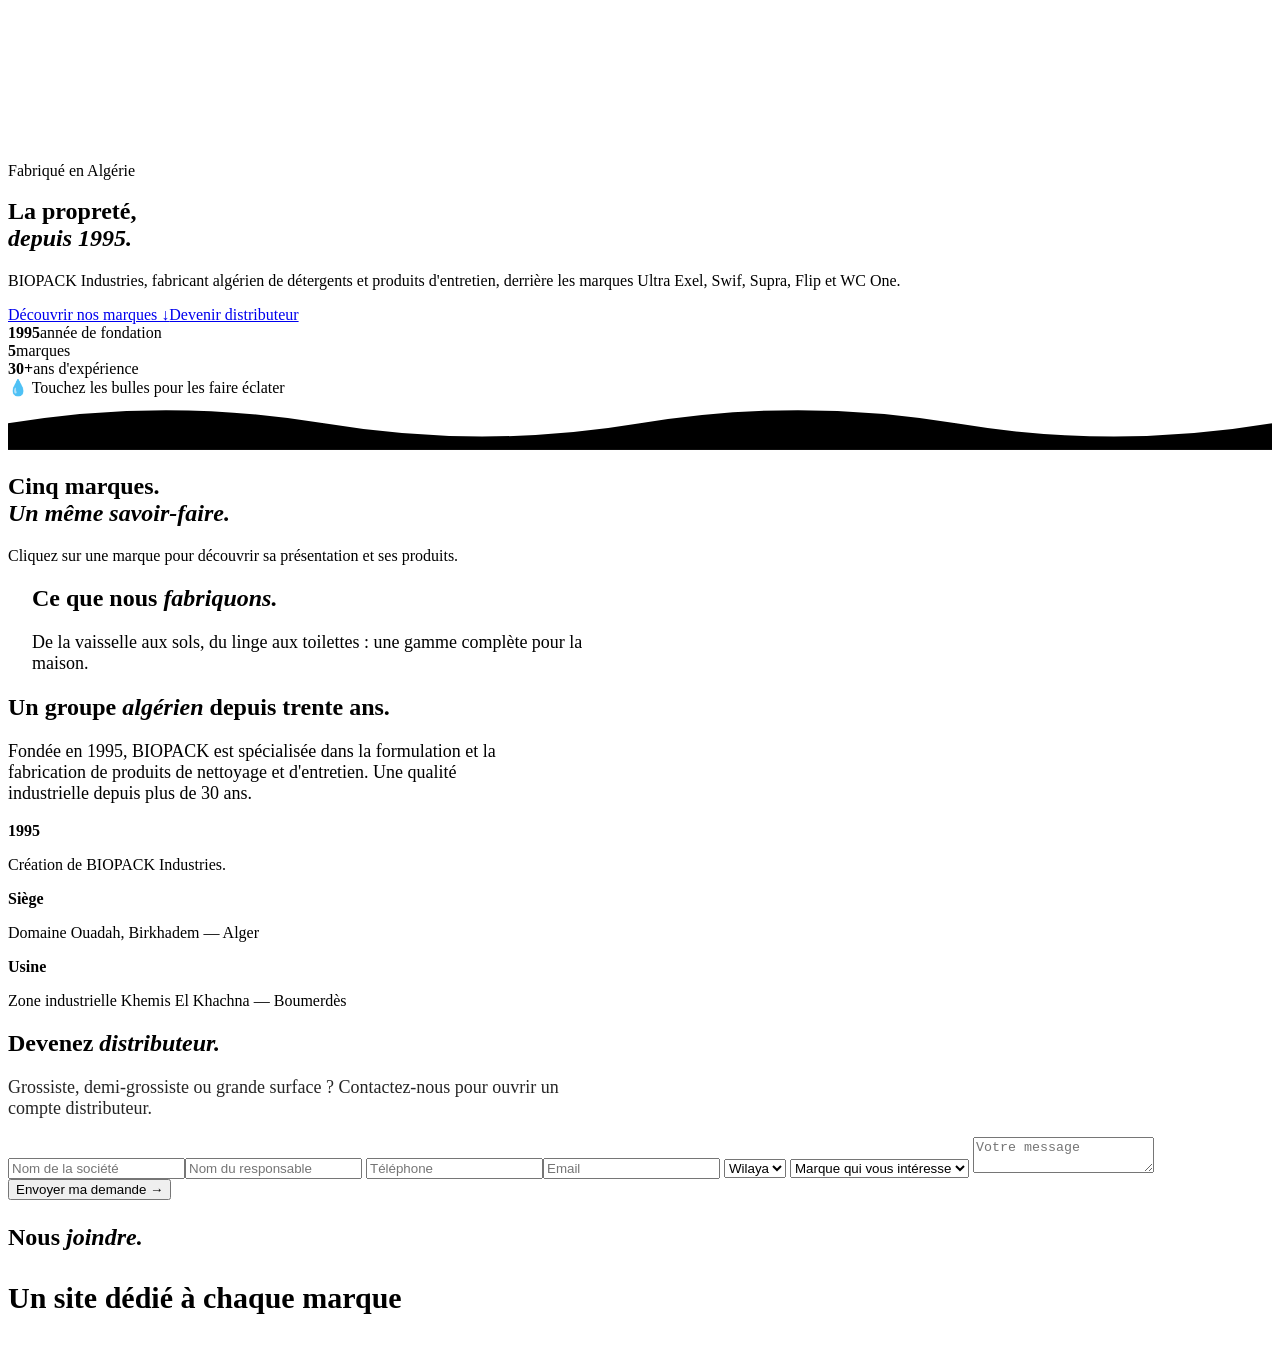
==== index.html @ f536c667 "Site BIOPACK : vitrine du groupe + marques" ====
<!DOCTYPE html>
<html lang="fr"><head><meta charset="utf-8"><meta name="viewport" content="width=device-width, initial-scale=1, viewport-fit=cover"><link rel="preconnect" href="https://fonts.googleapis.com"><link rel="preconnect" href="https://fonts.gstatic.com" crossorigin><link href="https://fonts.googleapis.com/css2?family=Unbounded:wght@500;700;900&family=Manrope:wght@400;600;800&family=Cairo:wght@400;600;800;900&display=swap" rel="stylesheet"><link rel="stylesheet" href="style.css">
<title data-ar="بيوباك — صانع جزائري للمنظفات منذ 1995">BIOPACK Industries — Détergents et produits d'entretien depuis 1995</title>
<meta name="description" content="BIOPACK Industries, fabricant algérien de détergents et produits d'entretien depuis 1995. Marques : Ultra Exel, Swif, Supra, Flip, WC One.">
</head><body>
<div id="hdr"></div>
<main>
<section class="hub-hero" id="top"><canvas class="bcanvas"></canvas>
 <div class="wrap">
  <span class="tag" data-ar="صنع في الجزائر">Fabriqué en Algérie</span>
  <h1 style="margin-top:18px" data-ar="النظافة <em>منذ 1995.</em>">La propreté,<br><em>depuis 1995.</em></h1>
  <p class="lead" data-ar="بيوباك للصناعات: صانع جزائري للمنظفات ومنتجات العناية، وراء علامات ألترا إكسل وسويف وسوبرا وفليب ودبليو سي وان.">BIOPACK Industries, fabricant algérien de détergents et produits d'entretien, derrière les marques Ultra Exel, Swif, Supra, Flip et WC One.</p>
  <div class="acts"><a class="pill gold" href="#marques" data-ar="اكتشفوا علاماتنا ↓">Découvrir nos marques ↓</a><a class="pill ghost" href="#distributeurs" data-ar="كونوا موزّعين">Devenir distributeur</a></div>
  <div class="kpis"><div><b>1995</b><span data-ar="سنة التأسيس">année de fondation</span></div><div><b>5</b><span data-ar="علامات">marques</span></div><div><b>30+</b><span data-ar="سنة من الخبرة">ans d'expérience</span></div></div>
  <span class="hint" data-ar="💧 المسوا الفقاعات لتفجيرها">💧 Touchez les bulles pour les faire éclater</span>
 </div>
 <svg class="wave" viewBox="0 0 2880 120" preserveAspectRatio="none"><path class="w1" d="M0 60 Q360 0 720 60 T1440 60 T2160 60 T2880 60 V120 H0Z"/><path class="w2" d="M0 80 Q360 30 720 80 T1440 80 T2160 80 T2880 80 V120 H0Z"/></svg>
</section>

<div class="bands" aria-hidden="true"><div class="in">
 <div class="band"><div class="mq" data-w="ULTRA EXEL|SWIF|SUPRA|FLIP|WC ONE|BIOPACK"></div></div>
 <div class="band gold"><div class="mq" data-w="صنع في الجزائر|منذ 1995|جودة صناعية|بيوباك|منظفات|عناية"></div></div>
</div></div>

<section id="marques"><div class="wrap">
 <div class="head rv"><h2 data-ar="خمس علامات.<br><em>عالم واحد.</em>">Cinq marques.<br><em>Un même savoir-faire.</em></h2>
  <p data-ar="اضغطوا على علامة لاكتشاف منتجاتها.">Cliquez sur une marque pour découvrir sa présentation et ses produits.</p></div>
 <div class="bgrid" id="bgrid"></div>
</div></section>

<section id="savoir" style="background:#fff;border-radius:48px;margin-inline:clamp(10px,2vw,24px)"><div class="wrap">
 <h2 class="rv" data-ar="ماذا <em>نصنع؟</em>">Ce que nous <em>fabriquons.</em></h2>
 <p class="rv" style="margin-top:14px;font-size:18px;max-width:560px" data-ar="من غسيل الأواني إلى الأرضيات والملابس والمراحيض، تشكيلة كاملة للبيت.">De la vaisselle aux sols, du linge aux toilettes : une gamme complète pour la maison.</p>
 <div class="chipsw rv" id="chipsw"></div>
</div></section>

<section id="histoire"><div class="wrap story">
 <div class="rv"><h2 data-ar="مجموعة <em>جزائرية</em> منذ ثلاثين سنة.">Un groupe <em>algérien</em> depuis trente ans.</h2>
  <p style="margin-top:20px;font-size:18px;max-width:520px" data-ar="تأسست بيوباك سنة 1995 وتخصصت في تركيب وتصنيع منتجات التنظيف والعناية. جودة صناعية منذ أكثر من 30 سنة.">Fondée en 1995, BIOPACK est spécialisée dans la formulation et la fabrication de produits de nettoyage et d'entretien. Une qualité industrielle depuis plus de 30 ans.</p></div>
 <div class="tlv rv">
  <div><b>1995</b><p data-ar="تأسيس بيوباك للصناعات.">Création de BIOPACK Industries.</p></div>
  <div><b data-ar="المقر">Siège</b><p>Domaine Ouadah, Birkhadem — Alger</p></div>
  <div><b data-ar="المصنع">Usine</b><p>Zone industrielle Khemis El Khachna — Boumerdès</p></div>
 </div>
</div></section>

<section id="distributeurs" class="lightform"><div class="bubbles" data-n="10"></div><h2 class="rv" style="position:relative" data-ar="كونوا <em>موزّعينا.</em>">Devenez <em>distributeur.</em></h2>
 <p class="rv" style="position:relative;margin-top:14px;opacity:.85;font-size:18px;max-width:560px" data-ar="تاجر جملة أو نصف جملة أو مساحة تجارية؟ اتصلوا بنا لفتح حساب موزّع.">Grossiste, demi-grossiste ou grande surface ? Contactez-nous pour ouvrir un compte distributeur.</p>
 <form class="f" id="df" style="position:relative">
  <input placeholder="Nom de la société" data-ar-ph="اسم المؤسسة" required><input placeholder="Nom du responsable" data-ar-ph="اسم المسؤول" required>
  <input type="tel" placeholder="Téléphone" data-ar-ph="الهاتف" required><input type="email" placeholder="Email" data-ar-ph="البريد الإلكتروني" required>
  <select id="wil" required><option value="" data-ar="الولاية">Wilaya</option></select>
  <select required><option value="" data-ar="العلامة المهتم بها">Marque qui vous intéresse</option><option data-ar="كل العلامات">Toutes les marques</option><option>Ultra Exel</option><option>SWIF</option><option>SUPRA</option><option>FLIP</option><option>WC ONE</option></select>
  <textarea class="full" placeholder="Votre message" data-ar-ph="رسالتكم"></textarea>
  <button class="pill gold" type="submit" data-ar="إرسال الطلب →">Envoyer ma demande →</button>
 </form>
</section>

<div class="contact rv" id="contact" style="margin-top:24px"><div class="bubbles" data-n="12"></div>
 <div class="cg"><div><h2 data-ar="تواصلوا <em>معنا.</em>">Nous <em>joindre.</em></h2>
  <div class="cinfo"><a id="c-tel"></a><a id="c-map" target="_blank" rel="noopener"></a><a id="c-fb" target="_blank" rel="noopener"></a></div></div>
  <div><h3 style="font-size:clamp(20px,2.4vw,30px)" data-ar="مواقع مفصّلة لكل علامة">Un site dédié à chaque marque</h3><div class="others" id="others" style="margin-top:20px"></div></div></div>
</div>
</main>
<div id="ftr"></div>
<script src="brands.js"></script><script src="hubapp.js"></script>
<script>
document.getElementById('bgrid').innerHTML=BORDER.map(k=>{const b=BRANDS[k];
 const bots=b.imgs?b.imgs.map(s=>'<img src="'+s+'" alt="">').join(''):bbottle(b.liq,b.name.length>5?b.name.slice(0,4):b.name)+bbottle(b.liq,b.name.length>5?b.name.slice(0,4):b.name)+bbottle(b.liq,b.name.length>5?b.name.slice(0,4):b.name);
 return '<a class="bcard rv" style="--c1:'+b.c1+';--c2:'+b.c2+'" href="'+b.slug+'/"><div class="bubbles" data-n="7"></div><span class="wmk">'+b.name+'</span><span class="live'+(b.live?'':' soon')+'">'+(b.live?L('Site complet','موقع كامل'):L('Présentation','تعريف'))+'</span><div class="bots">'+bots+'</div><div class="tx"><span class="tag" data-ar="'+A(b.tagAr)+'">'+b.tag+'</span><h3>'+b.name+'</h3><p data-ar="'+A(b.subAr)+'">'+b.sub+'</p><span class="go"><span data-ar="اكتشفوا">Découvrir</span> →</span></div></a>'}).join('');
const CH=[['🍽️','Vaisselle','الأواني'],['👕','Lessive','الغسيل'],['🧽','Sols & surfaces','أرضيات وأسطح'],['🚽','WC','المراحيض'],['🫖','Anticalcaire','مزيل الكلس'],['🍳','Dégraissant','مزيل الدهون'],['✨','Polish','بوليش'],['🚿','Déboucheur','فاتح المجاري'],['⚪','Bicarbonate','بيكربونات'],['🍋','Acide citrique','حمض الستريك']];
document.getElementById('chipsw').innerHTML=CH.map(c=>'<span data-ar="'+c[0]+' '+c[2]+'">'+c[0]+' '+c[1]+'</span>').join('');
document.getElementById('wil').innerHTML+=wilayaOpts();
document.getElementById('df').onsubmit=e=>{e.preventDefault();okForm(e.target,'Demande envoyée ! On vous rappelle vite.','تم إرسال الطلب! سنتّصل بكم قريبا.')};
document.getElementById('c-tel').href=GROUP.tel;document.getElementById('c-tel').innerHTML=IC.phone+'<span>'+GROUP.phone+'<small data-ar="اتصلوا بنا">Appelez-nous</small></span>';
document.getElementById('c-map').href=GROUP.map;document.getElementById('c-map').innerHTML=IC.pin+'<span>'+GROUP.addr+'<small data-ar="المقر">Siège</small></span>';
document.getElementById('c-fb').href=GROUP.fb;document.getElementById('c-fb').innerHTML=IC.fb+'<span>BIOPACK<small>Facebook</small></span>';
document.getElementById('others').innerHTML=BORDER.map(k=>'<a style="--c1:'+BRANDS[k].c1+';--c2:'+BRANDS[k].c2+'" href="'+BRANDS[k].slug+'/">/'+BRANDS[k].slug+'</a>').join('');
document.addEventListener('langchange',()=>{location.reload()});
App.refresh();
</script></body></html>
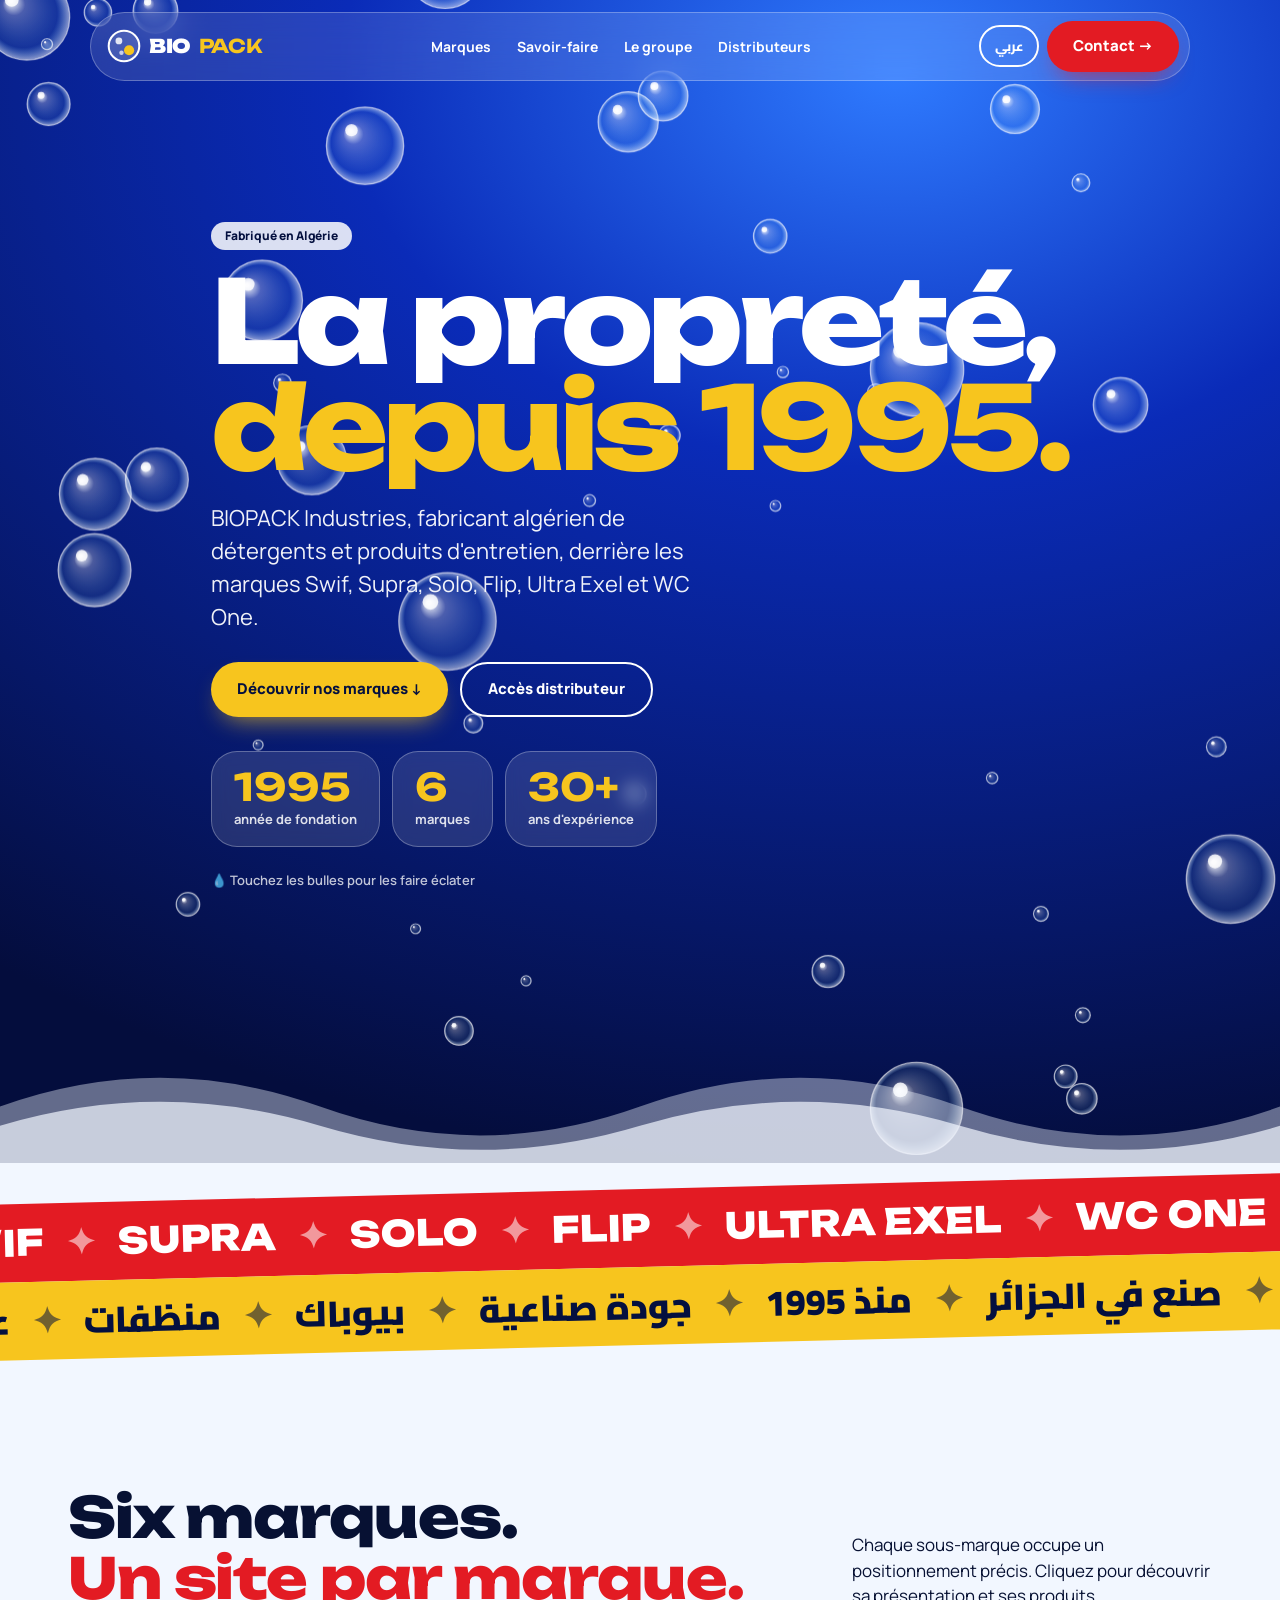
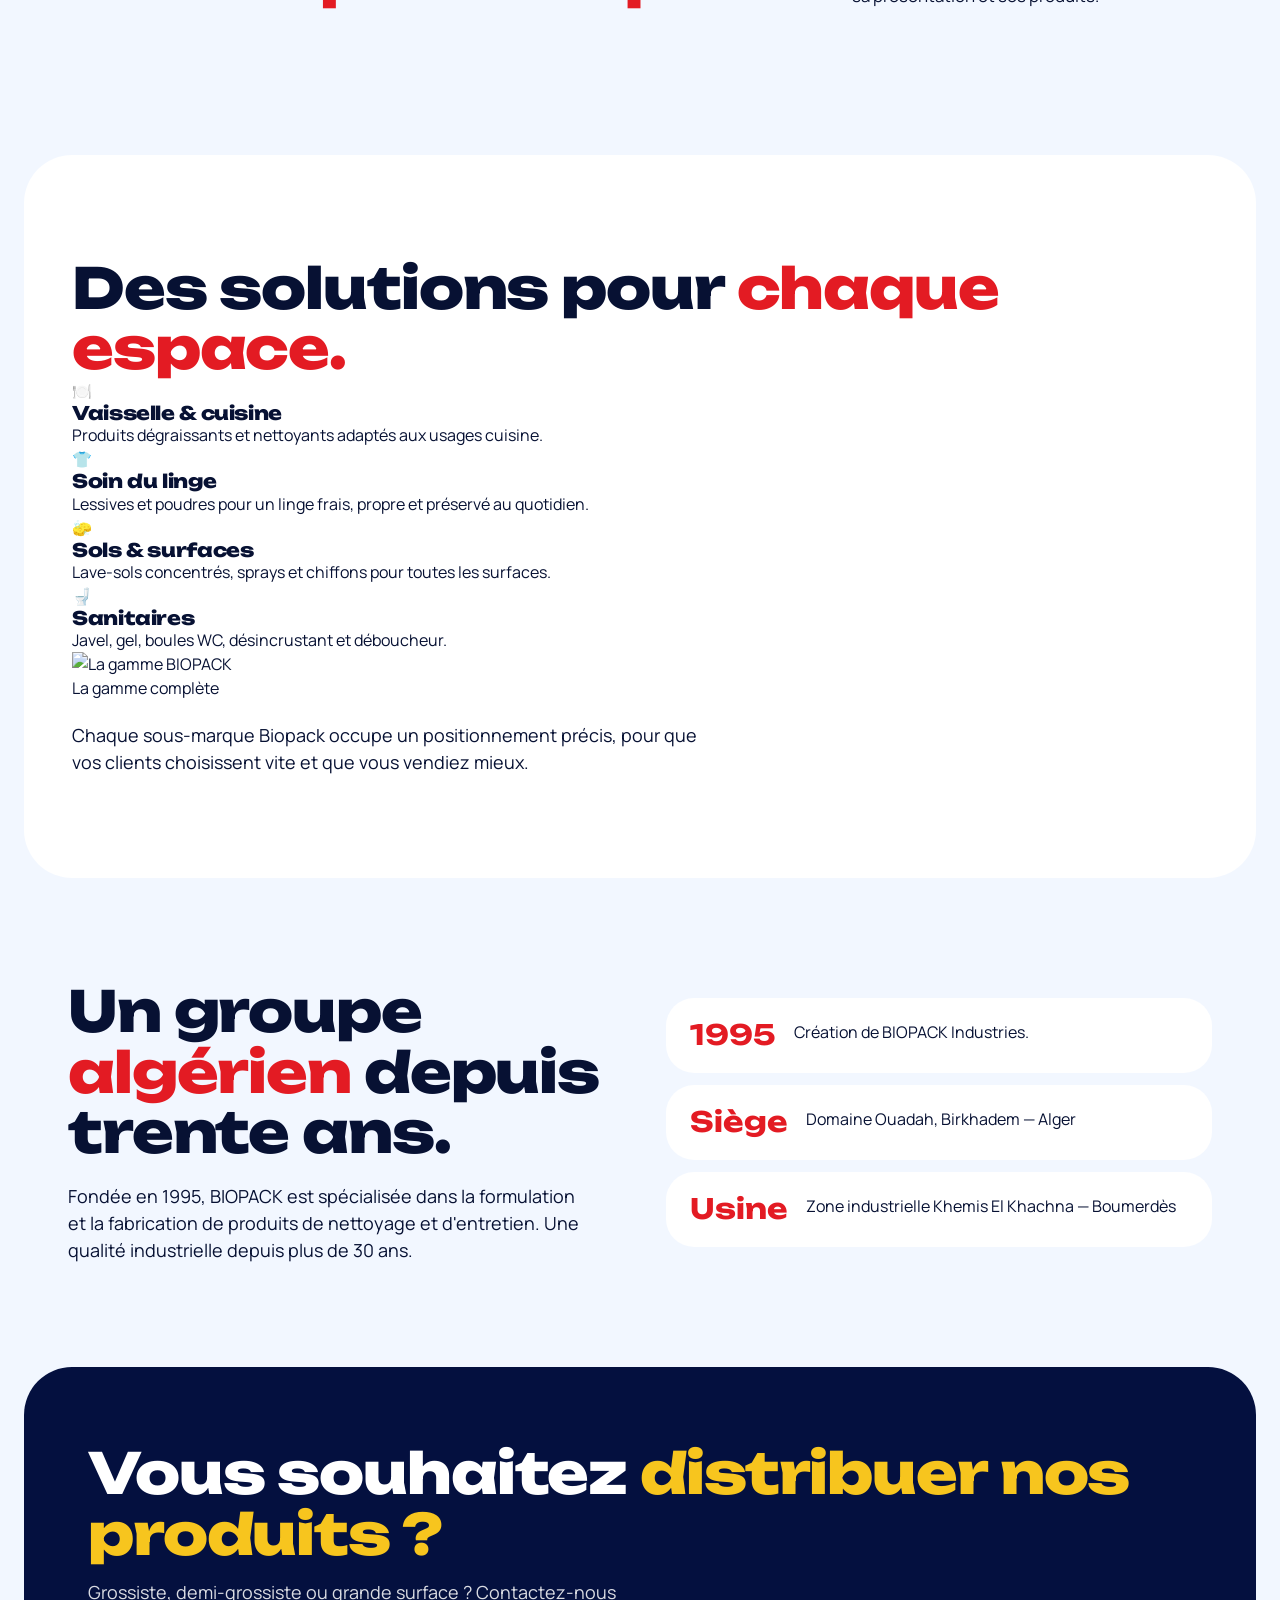
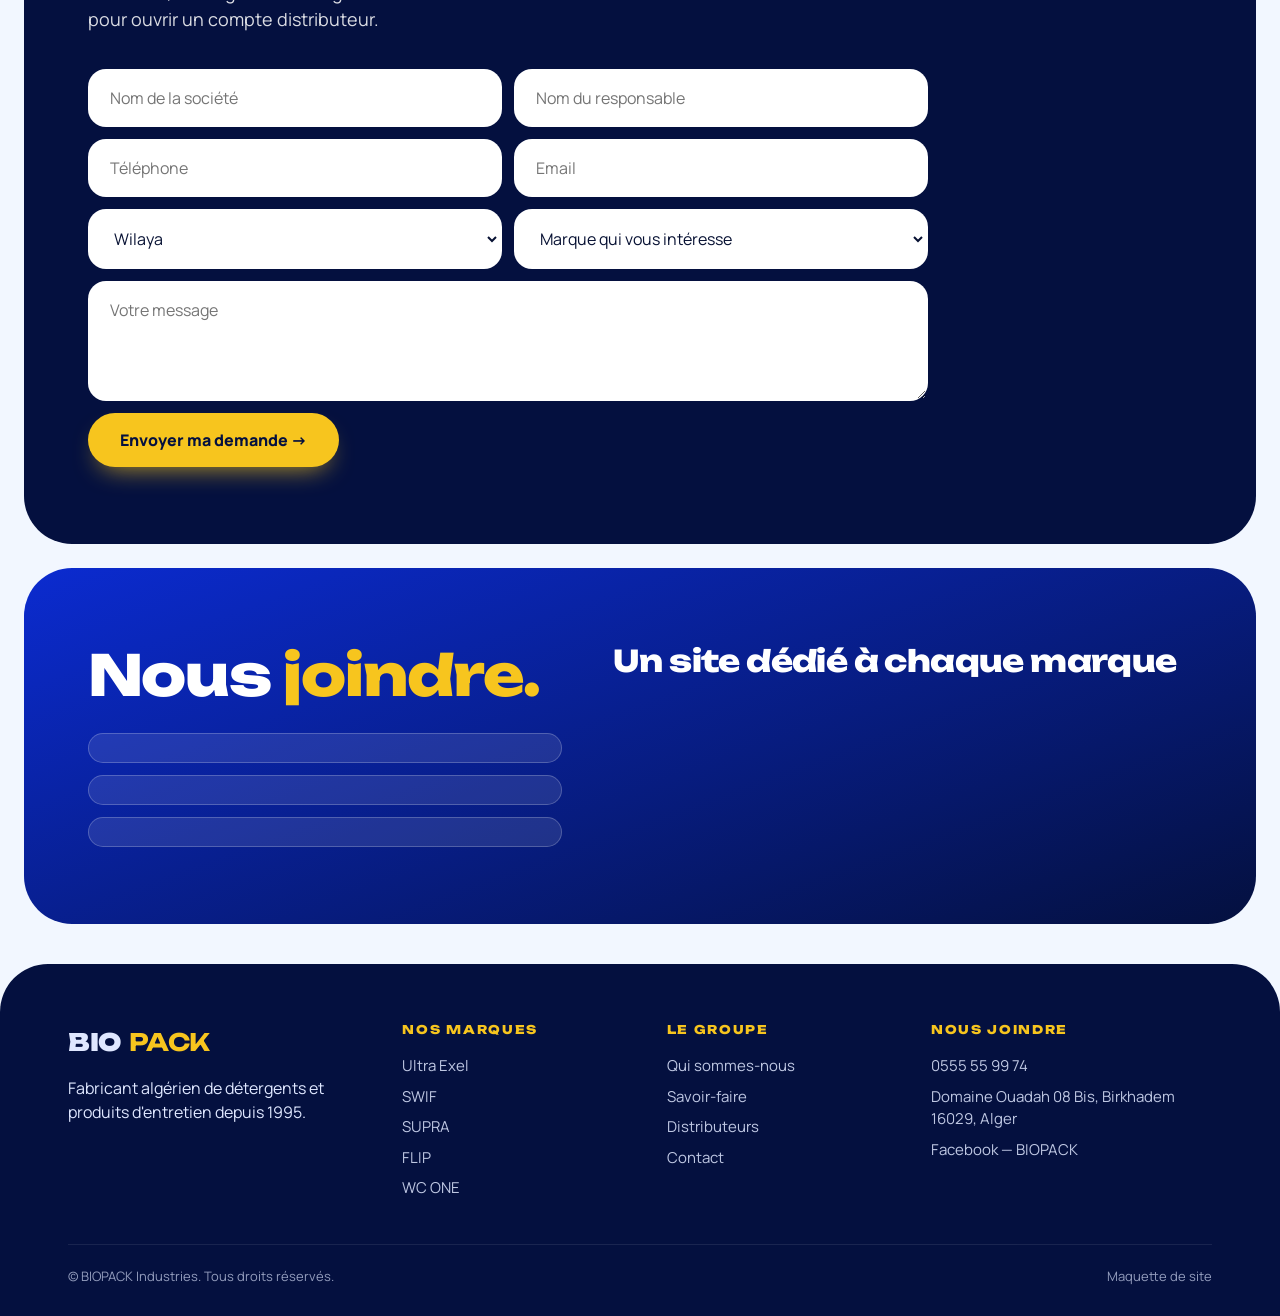
==== commit d5b09281: "Sites des 6 marques BIOPACK avec vrais produits" ====
--- a/index.html
+++ b/index.html
@@ -1,7 +1,7 @@
 <!DOCTYPE html>
-<html lang="fr"><head><meta charset="utf-8"><meta name="viewport" content="width=device-width, initial-scale=1, viewport-fit=cover"><link rel="preconnect" href="https://fonts.googleapis.com"><link rel="preconnect" href="https://fonts.gstatic.com" crossorigin><link href="https://fonts.googleapis.com/css2?family=Unbounded:wght@500;700;900&family=Manrope:wght@400;600;800&family=Cairo:wght@400;600;800;900&display=swap" rel="stylesheet"><link rel="stylesheet" href="style.css">
+<html lang="fr"><head><meta charset="utf-8"><meta name="viewport" content="width=device-width, initial-scale=1, viewport-fit=cover"><link rel="preconnect" href="https://fonts.googleapis.com"><link rel="preconnect" href="https://fonts.gstatic.com" crossorigin><link href="https://fonts.googleapis.com/css2?family=Unbounded:wght@500;700;900&family=Manrope:wght@400;600;800&family=Cairo:wght@400;600;800;900&display=swap" rel="stylesheet"><link rel="stylesheet" href="style.css"><link rel="icon" href="img/logo-biopack.png">
 <title data-ar="بيوباك — صانع جزائري للمنظفات منذ 1995">BIOPACK Industries — Détergents et produits d'entretien depuis 1995</title>
-<meta name="description" content="BIOPACK Industries, fabricant algérien de détergents et produits d'entretien depuis 1995. Marques : Ultra Exel, Swif, Supra, Flip, WC One.">
+<meta name="description" content="BIOPACK Industries, fabricant algérien de détergents et produits d'entretien depuis 1995. Marques : Swif, Supra, Solo, Flip, Ultra Exel, WC One.">
 </head><body>
 <div id="hdr"></div>
 <main>
@@ -9,29 +9,37 @@
  <div class="wrap">
   <span class="tag" data-ar="صنع في الجزائر">Fabriqué en Algérie</span>
   <h1 style="margin-top:18px" data-ar="النظافة <em>منذ 1995.</em>">La propreté,<br><em>depuis 1995.</em></h1>
-  <p class="lead" data-ar="بيوباك للصناعات: صانع جزائري للمنظفات ومنتجات العناية، وراء علامات ألترا إكسل وسويف وسوبرا وفليب ودبليو سي وان.">BIOPACK Industries, fabricant algérien de détergents et produits d'entretien, derrière les marques Ultra Exel, Swif, Supra, Flip et WC One.</p>
-  <div class="acts"><a class="pill gold" href="#marques" data-ar="اكتشفوا علاماتنا ↓">Découvrir nos marques ↓</a><a class="pill ghost" href="#distributeurs" data-ar="كونوا موزّعين">Devenir distributeur</a></div>
-  <div class="kpis"><div><b>1995</b><span data-ar="سنة التأسيس">année de fondation</span></div><div><b>5</b><span data-ar="علامات">marques</span></div><div><b>30+</b><span data-ar="سنة من الخبرة">ans d'expérience</span></div></div>
+  <p class="lead" data-ar="بيوباك للصناعات: صانع جزائري للمنظفات ومنتجات العناية، وراء علامات سويف وسوبرا وسولو وفليب وألترا إكسل ودبليو سي وان.">BIOPACK Industries, fabricant algérien de détergents et produits d'entretien, derrière les marques Swif, Supra, Solo, Flip, Ultra Exel et WC One.</p>
+  <div class="acts"><a class="pill gold" href="#marques" data-ar="اكتشفوا علاماتنا ↓">Découvrir nos marques ↓</a><a class="pill ghost" href="#distributeurs" data-ar="فضاء الموزّع">Accès distributeur</a></div>
+  <div class="kpis"><div><b>1995</b><span data-ar="سنة التأسيس">année de fondation</span></div><div><b>6</b><span data-ar="علامات">marques</span></div><div><b>30+</b><span data-ar="سنة من الخبرة">ans d'expérience</span></div></div>
   <span class="hint" data-ar="💧 المسوا الفقاعات لتفجيرها">💧 Touchez les bulles pour les faire éclater</span>
  </div>
+ <div class="stage3" id="stage3"></div>
  <svg class="wave" viewBox="0 0 2880 120" preserveAspectRatio="none"><path class="w1" d="M0 60 Q360 0 720 60 T1440 60 T2160 60 T2880 60 V120 H0Z"/><path class="w2" d="M0 80 Q360 30 720 80 T1440 80 T2160 80 T2880 80 V120 H0Z"/></svg>
 </section>
 
 <div class="bands" aria-hidden="true"><div class="in">
- <div class="band"><div class="mq" data-w="ULTRA EXEL|SWIF|SUPRA|FLIP|WC ONE|BIOPACK"></div></div>
+ <div class="band"><div class="mq" data-w="SWIF|SUPRA|SOLO|FLIP|ULTRA EXEL|WC ONE"></div></div>
  <div class="band gold"><div class="mq" data-w="صنع في الجزائر|منذ 1995|جودة صناعية|بيوباك|منظفات|عناية"></div></div>
 </div></div>
 
 <section id="marques"><div class="wrap">
- <div class="head rv"><h2 data-ar="خمس علامات.<br><em>عالم واحد.</em>">Cinq marques.<br><em>Un même savoir-faire.</em></h2>
-  <p data-ar="اضغطوا على علامة لاكتشاف منتجاتها.">Cliquez sur une marque pour découvrir sa présentation et ses produits.</p></div>
+ <div class="head rv"><h2 data-ar="ست علامات.<br><em>موقع لكل علامة.</em>">Six marques.<br><em>Un site par marque.</em></h2>
+  <p data-ar="كل علامة الفرعية لها موقعها ومنتجاتها. اضغطوا لاكتشافها.">Chaque sous-marque occupe un positionnement précis. Cliquez pour découvrir sa présentation et ses produits.</p></div>
  <div class="bgrid" id="bgrid"></div>
 </div></section>
 
-<section id="savoir" style="background:#fff;border-radius:48px;margin-inline:clamp(10px,2vw,24px)"><div class="wrap">
- <h2 class="rv" data-ar="ماذا <em>نصنع؟</em>">Ce que nous <em>fabriquons.</em></h2>
- <p class="rv" style="margin-top:14px;font-size:18px;max-width:560px" data-ar="من غسيل الأواني إلى الأرضيات والملابس والمراحيض، تشكيلة كاملة للبيت.">De la vaisselle aux sols, du linge aux toilettes : une gamme complète pour la maison.</p>
- <div class="chipsw rv" id="chipsw"></div>
+<section id="categories" style="background:#fff;border-radius:48px;margin-inline:clamp(10px,2vw,24px)"><div class="wrap">
+ <h2 class="rv" data-ar="حلول <em>لكل مكان.</em>">Des solutions pour <em>chaque espace.</em></h2>
+ <div class="catgrid">
+  <div class="catc rv" style="--bg:var(--pink)"><span class="em">🍽️</span><div><h3 data-ar="الأواني والمطبخ">Vaisselle &amp; cuisine</h3><p data-ar="منتجات مزيلة للدهون ومنظفة ملائمة لاستعمالات المطبخ.">Produits dégraissants et nettoyants adaptés aux usages cuisine.</p></div></div>
+  <div class="catc rv" style="--bg:var(--mint)"><span class="em">👕</span><div><h3 data-ar="العناية بالملابس">Soin du linge</h3><p data-ar="سوائل ومساحيق لملابس منعشة ونظيفة ومحفوظة كل يوم.">Lessives et poudres pour un linge frais, propre et préservé au quotidien.</p></div></div>
+  <div class="catc rv" style="--bg:var(--sun)"><span class="em">🧽</span><div><h3 data-ar="الأرضيات والأسطح">Sols &amp; surfaces</h3><p data-ar="منظفات مركّزة وبخاخات وممسحات لكل الأسطح.">Lave-sols concentrés, sprays et chiffons pour toutes les surfaces.</p></div></div>
+  <div class="catc rv" style="--bg:var(--lav)"><span class="em">🚽</span><div><h3 data-ar="الحمّامات والمراحيض">Sanitaires</h3><p data-ar="جافيل وجل وكريات ومزيل الترسبات وفاتح المجاري.">Javel, gel, boules WC, désincrustant et déboucheur.</p></div></div>
+ </div>
+ <div class="banner rv"><img src="img/col-all.jpg" alt="La gamme BIOPACK" loading="lazy"><span class="cap" data-ar="التشكيلة الكاملة">La gamme complète</span></div>
+ <p class="rv" style="margin-top:22px;font-size:18px;max-width:640px" data-ar="كل علامة فرعية لبيوباك لها موقع محدد، ليختار زبائنكم بسرعة وتبيعوا أكثر.">Chaque sous-marque Biopack occupe un positionnement précis, pour que vos clients choisissent vite et que vous vendiez mieux.</p>
+ <div class="tiles5 rv" id="tiles5"></div>
 </div></section>
 
 <section id="histoire"><div class="wrap story">
@@ -44,14 +52,14 @@
  </div>
 </div></section>
 
-<section id="distributeurs" class="lightform"><div class="bubbles" data-n="10"></div><h2 class="rv" style="position:relative" data-ar="كونوا <em>موزّعينا.</em>">Devenez <em>distributeur.</em></h2>
+<section id="distributeurs" class="lightform"><div class="bubbles" data-n="10"></div><h2 class="rv" style="position:relative" data-ar="تريدون <em>توزيع منتجاتنا؟</em>">Vous souhaitez <em>distribuer nos produits ?</em></h2>
  <p class="rv" style="position:relative;margin-top:14px;opacity:.85;font-size:18px;max-width:560px" data-ar="تاجر جملة أو نصف جملة أو مساحة تجارية؟ اتصلوا بنا لفتح حساب موزّع.">Grossiste, demi-grossiste ou grande surface ? Contactez-nous pour ouvrir un compte distributeur.</p>
  <form class="f" id="df" style="position:relative">
   <input placeholder="Nom de la société" data-ar-ph="اسم المؤسسة" required><input placeholder="Nom du responsable" data-ar-ph="اسم المسؤول" required>
   <input type="tel" placeholder="Téléphone" data-ar-ph="الهاتف" required><input type="email" placeholder="Email" data-ar-ph="البريد الإلكتروني" required>
   <select id="wil" required><option value="" data-ar="الولاية">Wilaya</option></select>
-  <select required><option value="" data-ar="العلامة المهتم بها">Marque qui vous intéresse</option><option data-ar="كل العلامات">Toutes les marques</option><option>Ultra Exel</option><option>SWIF</option><option>SUPRA</option><option>FLIP</option><option>WC ONE</option></select>
-  <textarea class="full" placeholder="Votre message" data-ar-ph="رسالتكم"></textarea>
+  <select id="marq" required><option value="" data-ar="العلامة المهتم بها">Marque qui vous intéresse</option></select>
+  <textarea class="full" id="dmsg" placeholder="Votre message" data-ar-ph="رسالتكم"></textarea>
   <button class="pill gold" type="submit" data-ar="إرسال الطلب →">Envoyer ma demande →</button>
  </form>
 </section>
@@ -59,23 +67,30 @@
 <div class="contact rv" id="contact" style="margin-top:24px"><div class="bubbles" data-n="12"></div>
  <div class="cg"><div><h2 data-ar="تواصلوا <em>معنا.</em>">Nous <em>joindre.</em></h2>
   <div class="cinfo"><a id="c-tel"></a><a id="c-map" target="_blank" rel="noopener"></a><a id="c-fb" target="_blank" rel="noopener"></a></div></div>
-  <div><h3 style="font-size:clamp(20px,2.4vw,30px)" data-ar="مواقع مفصّلة لكل علامة">Un site dédié à chaque marque</h3><div class="others" id="others" style="margin-top:20px"></div></div></div>
+  <div><h3 style="font-size:clamp(20px,2.4vw,30px)" data-ar="موقع خاص بكل علامة">Un site dédié à chaque marque</h3><div class="others" id="others" style="margin-top:20px"></div></div></div>
 </div>
 </main>
 <div id="ftr"></div>
 <script src="brands.js"></script><script src="hubapp.js"></script>
 <script>
-document.getElementById('bgrid').innerHTML=BORDER.map(k=>{const b=BRANDS[k];
- const bots=b.imgs?b.imgs.map(s=>'<img src="'+s+'" alt="">').join(''):bbottle(b.liq,b.name.length>5?b.name.slice(0,4):b.name)+bbottle(b.liq,b.name.length>5?b.name.slice(0,4):b.name)+bbottle(b.liq,b.name.length>5?b.name.slice(0,4):b.name);
- return '<a class="bcard rv" style="--c1:'+b.c1+';--c2:'+b.c2+'" href="'+b.slug+'/"><div class="bubbles" data-n="7"></div><span class="wmk">'+b.name+'</span><span class="live'+(b.live?'':' soon')+'">'+(b.live?L('Site complet','موقع كامل'):L('Présentation','تعريف'))+'</span><div class="bots">'+bots+'</div><div class="tx"><span class="tag" data-ar="'+A(b.tagAr)+'">'+b.tag+'</span><h3>'+b.name+'</h3><p data-ar="'+A(b.subAr)+'">'+b.sub+'</p><span class="go"><span data-ar="اكتشفوا">Découvrir</span> →</span></div></a>'}).join('');
-const CH=[['🍽️','Vaisselle','الأواني'],['👕','Lessive','الغسيل'],['🧽','Sols & surfaces','أرضيات وأسطح'],['🚽','WC','المراحيض'],['🫖','Anticalcaire','مزيل الكلس'],['🍳','Dégraissant','مزيل الدهون'],['✨','Polish','بوليش'],['🚿','Déboucheur','فاتح المجاري'],['⚪','Bicarbonate','بيكربونات'],['🍋','Acide citrique','حمض الستريك']];
-document.getElementById('chipsw').innerHTML=CH.map(c=>'<span data-ar="'+c[0]+' '+c[2]+'">'+c[0]+' '+c[1]+'</span>').join('');
+document.getElementById('stage3').innerHTML=['ultra_orange750','swif_marine','flip_premium','supra_vitres','ultra_3l'].map(n=>'<img src="img/'+n+'.webp" alt="">').join('');
+function drawBrands(){
+ document.getElementById('bgrid').innerHTML=BORDER.map(k=>{const b=BRANDS[k];
+  const imgs=b.hero.length?b.hero.map(s=>'<img src="img/'+s+'.webp" alt="">').join(''):bbottle('#8fe7df','WC')+bbottle('#8fe7df','WC');
+  return '<a class="bcard'+(b.dark?' dk':'')+' rv" style="--c1:'+b.c1+';--c2:'+b.c2+'" href="'+b.slug+'/"><div class="bubbles" data-n="7"></div><span class="wmk">'+b.name.split(' ')[0]+'</span>'+(b.logo?'<img class="tile-logo" src="img/'+b.logo+'" alt="'+b.name+'">':'<span class="tile-logo" style="background:#fff;color:#08606b;display:grid;place-items:center;font-family:var(--h);font-weight:900;font-size:16px">WC<br>ONE</span>')+'<div class="bots'+(b.hero.length===2?' two':'')+'">'+imgs+'</div><div class="tx"><span class="tag" data-ar="'+A(b.tagAr)+'">'+b.tag+'</span><h3>'+b.name+'</h3><p data-ar="'+A(b.subAr)+'">'+b.sub+'</p><span class="go"><span data-ar="اكتشفوا">Découvrir</span> →</span></div></a>'}).join('');
+ App.refresh();
+}
+drawBrands();
+document.getElementById('tiles5').innerHTML=BORDER.filter(k=>BRANDS[k].logo).map(k=>'<a href="'+BRANDS[k].slug+'/"><img src="img/'+BRANDS[k].logo+'" alt="'+BRANDS[k].name+'"></a>').join('');
 document.getElementById('wil').innerHTML+=wilayaOpts();
+document.getElementById('marq').innerHTML+=opt('Toutes les marques','كل العلامات')+BORDER.map(k=>opt(BRANDS[k].name,BRANDS[k].name)).join('');
+const qb=new URLSearchParams(location.search).get('b');if(qb){const o=[...document.getElementById('marq').options].find(x=>x.text.toLowerCase()===qb.toLowerCase().replace('-',' '));if(o)o.selected=true}
+const qp=new URLSearchParams(location.search).get('p');if(qp)document.getElementById('dmsg').value='Bonjour, je souhaite un tarif pour : '+qp;
 document.getElementById('df').onsubmit=e=>{e.preventDefault();okForm(e.target,'Demande envoyée ! On vous rappelle vite.','تم إرسال الطلب! سنتّصل بكم قريبا.')};
 document.getElementById('c-tel').href=GROUP.tel;document.getElementById('c-tel').innerHTML=IC.phone+'<span>'+GROUP.phone+'<small data-ar="اتصلوا بنا">Appelez-nous</small></span>';
 document.getElementById('c-map').href=GROUP.map;document.getElementById('c-map').innerHTML=IC.pin+'<span>'+GROUP.addr+'<small data-ar="المقر">Siège</small></span>';
 document.getElementById('c-fb').href=GROUP.fb;document.getElementById('c-fb').innerHTML=IC.fb+'<span>BIOPACK<small>Facebook</small></span>';
 document.getElementById('others').innerHTML=BORDER.map(k=>'<a style="--c1:'+BRANDS[k].c1+';--c2:'+BRANDS[k].c2+'" href="'+BRANDS[k].slug+'/">/'+BRANDS[k].slug+'</a>').join('');
-document.addEventListener('langchange',()=>{location.reload()});
+document.addEventListener('langchange',drawBrands);
 App.refresh();
 </script></body></html>
--- a/style.css
+++ b/style.css
@@ -0,0 +1,415 @@
+:root{--navy:#04103f;--blue:#0f3bff;--deep:#0b2bd0;--aqua:#17b8ff;--red:#e31b23;--gold:#f7c51e;--ice:#f2f7ff;--ink:#071133;--pink:#ffd6d8;--sun:#ffe89a;--mint:#cfeeff;--lav:#d5deff;--h:'Unbounded','Cairo',sans-serif;--f:'Manrope',system-ui,sans-serif}
+*{box-sizing:border-box;margin:0;padding:0}
+html{scroll-behavior:smooth;overflow-x:clip}
+body{font-family:var(--f);background:var(--ice);color:var(--ink);overflow-x:clip;-webkit-font-smoothing:antialiased;line-height:1.5}
+html[lang=ar] body{font-family:'Cairo',var(--f)}
+img{max-width:100%;display:block}a{color:inherit;text-decoration:none}button,input,select,textarea{font-family:inherit}
+.wrap{max-width:1240px;margin:0 auto;padding-inline:clamp(18px,4vw,48px)}
+section{padding-block:clamp(60px,8vw,110px)}
+h1,h2,h3,h4{font-family:var(--h);font-weight:800;line-height:1.08;letter-spacing:-.02em}
+html[lang=ar] h1,html[lang=ar] h2,html[lang=ar] h3,html[lang=ar] h4{font-family:'Cairo',sans-serif;font-weight:900;letter-spacing:0;line-height:1.25}
+h2{font-size:clamp(28px,4.4vw,58px)}
+h2 em,h1 em{font-style:normal;color:var(--red)}
+svg.i{width:1em;height:1em;flex:none}
+.pill{display:inline-flex;align-items:center;justify-content:center;gap:8px;background:var(--red);color:#fff;padding:14px 26px;border-radius:999px;font-weight:800;font-size:15px;transition:.3s;border:0;cursor:pointer;white-space:nowrap;box-shadow:0 12px 26px -12px rgba(227,27,35,.8)}
+.pill:hover{transform:translateY(-3px);background:var(--navy)}
+.pill.gold{background:var(--gold);color:var(--navy);box-shadow:0 12px 26px -12px rgba(247,197,30,.8)}.pill.gold:hover{background:#fff}
+.pill.ghost{background:transparent;color:inherit;border:2px solid currentColor;box-shadow:none}.pill.ghost:hover{background:#fff;color:var(--navy);border-color:#fff}
+.pill.dark{background:var(--navy)}.pill.dark:hover{background:var(--red)}
+.pill.white{background:#fff;color:var(--navy)}.pill.white:hover{background:var(--gold)}
+.tag{display:inline-block;background:rgba(255,255,255,.85);color:var(--navy);border-radius:999px;padding:5px 14px;font-size:12px;font-weight:800}
+
+.prog{position:fixed;top:0;left:0;height:4px;background:linear-gradient(90deg,var(--gold),var(--red));width:0;z-index:100}
+.totop{position:fixed;bottom:18px;inset-inline-end:18px;width:48px;height:48px;border-radius:50%;background:var(--red);color:#fff;border:0;font-size:20px;cursor:pointer;z-index:50;opacity:0;pointer-events:none;transition:.3s;box-shadow:0 10px 30px -10px rgba(0,0,0,.6)}
+.totop.show{opacity:1;pointer-events:auto}
+
+/* header */
+header.top{position:fixed;top:12px;left:50%;transform:translateX(-50%);z-index:60;width:min(1100px,calc(100% - 24px));display:flex;align-items:center;justify-content:space-between;gap:12px;padding:8px 10px 8px 16px;background:rgba(255,255,255,.12);border:1px solid rgba(255,255,255,.28);backdrop-filter:blur(16px);-webkit-backdrop-filter:blur(16px);border-radius:999px;color:#fff;transition:.35s}
+html[dir=rtl] header.top{padding:8px 16px 8px 10px}
+header.top.solid{background:rgba(255,255,255,.94);color:var(--navy);box-shadow:0 14px 40px -16px rgba(4,16,63,.5);border-color:transparent}
+header.top .logo img{height:40px;width:auto}
+header.top nav{display:flex;gap:26px;font-size:14px;font-weight:700}
+header.top nav a{position:relative;padding:4px 0}
+header.top nav a::after{content:"";position:absolute;left:0;right:0;bottom:-2px;height:2px;background:var(--gold);transform:scaleX(0);transition:.3s;transform-origin:left}
+header.top nav a:hover::after,header.top nav a.act::after{transform:scaleX(1)}
+.hr{display:flex;align-items:center;gap:8px}
+.lang{background:transparent;border:2px solid currentColor;color:inherit;border-radius:999px;padding:7px 14px;font-weight:800;font-size:13px;cursor:pointer;font-family:'Cairo',sans-serif}
+.lang:hover{background:#fff;color:var(--navy)}
+header.top.solid .lang:hover{background:var(--navy);color:#fff}
+.burger{display:none;width:42px;height:42px;border-radius:50%;border:0;background:var(--red);color:#fff;font-size:18px;cursor:pointer}
+.menu{position:fixed;inset:0;z-index:55;background:var(--navy);color:#fff;display:none;flex-direction:column;justify-content:center;gap:10px;padding:0 32px}
+.menu.open{display:flex}
+.menu a{font-family:var(--h);font-size:clamp(28px,8vw,48px);font-weight:800}
+.menu a:hover{color:var(--gold)}
+
+/* CSS bubbles (sections) */
+.bubbles{position:absolute;inset:0;overflow:hidden;pointer-events:none;z-index:0}
+.bub{position:absolute;bottom:-140px;border-radius:50%;background:radial-gradient(circle at 30% 28%,#fff 0,rgba(255,255,255,.6) 16%,rgba(255,255,255,.1) 46%,rgba(23,184,255,.2) 100%);border:1.5px solid rgba(255,255,255,.55);box-shadow:inset 0 0 14px rgba(255,255,255,.7);animation:rise linear infinite}
+@keyframes rise{0%{transform:translate(0,0) scale(.8);opacity:0}10%{opacity:1}50%{transform:translate(30px,-55vh) scale(1)}100%{transform:translate(-24px,-120vh) scale(1.08);opacity:0}}
+canvas.bcanvas{position:absolute;inset:0;width:100%;height:100%;z-index:1;pointer-events:none}
+
+/* hero */
+.hero-u{position:relative;min-height:100svh;background:radial-gradient(120% 95% at 72% 8%,#2d6bff 0%,var(--deep) 36%,var(--navy) 100%);color:#fff;overflow:hidden;display:flex;align-items:center;padding:120px 0 150px}
+.hgrid{position:relative;z-index:2;display:grid;grid-template-columns:1.05fr .95fr;gap:20px;align-items:center;width:100%}
+.hgrid a,.hgrid button{position:relative}
+.htxt h1{font-size:clamp(30px,4.9vw,74px);line-height:1.02}
+.htxt h1 em{color:var(--gold)}
+html[lang=ar] .htxt h1{font-size:clamp(34px,5.4vw,78px);line-height:1.2}
+.slogan{font-family:'Cairo',sans-serif;font-weight:900;direction:rtl;font-size:clamp(30px,4.6vw,64px);line-height:1.2;margin:18px 0 6px;color:transparent;-webkit-text-stroke:2px var(--gold);text-shadow:0 0 30px rgba(247,197,30,.35);display:inline-block;background:linear-gradient(90deg,var(--gold),#fff3b0,var(--gold));-webkit-background-clip:text;background-clip:text;background-size:200%;animation:shine 6s linear infinite}
+@keyframes shine{to{background-position:-200% 0}}
+.htxt p.lead{max-width:470px;font-size:clamp(16px,1.6vw,19px);opacity:.92;margin:12px 0 26px}
+.acts{display:flex;gap:12px;flex-wrap:wrap}
+.hint{display:block;margin-top:24px;font-size:13px;opacity:.75;font-weight:600}
+.hjars{position:relative;height:clamp(360px,46vw,600px);--px:0;--py:0}
+.rings i{position:absolute;left:50%;top:52%;width:70%;aspect-ratio:1;border:2px solid rgba(255,255,255,.22);border-radius:50%;translate:-50% -50%;animation:ring 6s ease-out infinite}
+.rings i:nth-child(2){animation-delay:2s}.rings i:nth-child(3){animation-delay:4s}
+@keyframes ring{0%{scale:.35;opacity:.9}100%{scale:1.45;opacity:0}}
+.jw{position:absolute;transition:transform .25s ease-out;transform:translate(calc(var(--px)*22px),calc(var(--py)*14px)) rotate(var(--r))}
+.jw svg{height:100%;width:auto;filter:drop-shadow(0 30px 24px rgba(0,0,0,.4));animation:flo 6s ease-in-out infinite}
+.jw.a{--r:-9deg;left:4%;bottom:2%;height:86%}.jw.b{--r:8deg;right:2%;bottom:10%;height:76%}.jw.b svg{animation-delay:-3s}
+@keyframes flo{50%{translate:0 -14px}}
+.wave{position:absolute;bottom:-1px;left:0;width:100%;height:clamp(50px,9vw,120px);z-index:3;pointer-events:none}
+.wave path{fill:var(--ice)}
+.wave .w1{opacity:.4;animation:wv 9s linear infinite}.wave .w2{opacity:.7;animation:wv 14s linear infinite reverse}
+@keyframes wv{to{transform:translateX(-50%)}}
+
+/* bands */
+.bands{overflow:hidden;padding:26px 0 40px;background:var(--ice)}
+.bands .in{margin:0 -6%;transform:rotate(-1.4deg)}
+.band{overflow:hidden;white-space:nowrap;padding:12px 0;background:var(--red);color:#fff}
+.band.gold{background:var(--gold);color:var(--navy)}
+.band div{display:inline-block;font-family:var(--h);font-weight:800;font-size:clamp(20px,3vw,36px);animation:mq 32s linear infinite}
+.band.gold div{animation-direction:reverse;font-family:'Cairo',sans-serif;font-weight:900;animation-duration:40s}
+.band span{margin:0 22px;opacity:.55}
+@keyframes mq{to{transform:translateX(-50%)}}
+
+/* gamme */
+.head{display:flex;justify-content:space-between;align-items:flex-end;gap:24px;flex-wrap:wrap}
+.head p{max-width:360px;font-size:17px}
+.pcards{display:grid;grid-template-columns:1fr 1fr;gap:18px;margin-top:44px}
+.pcard{position:relative;border-radius:44px;padding:clamp(22px,3vw,40px);min-height:520px;display:flex;flex-direction:column;justify-content:flex-end;overflow:hidden;transition:transform .5s cubic-bezier(.2,.8,.2,1),box-shadow .5s;background:linear-gradient(160deg,var(--c1),var(--c2))}
+.pcard.c{--c1:#7fa8ff;--c2:#2148f0;color:#fff}.pcard.a{--c1:#ffe27a;--c2:#f5b800;color:var(--navy)}
+.pcard:hover{transform:translateY(-10px);box-shadow:0 40px 60px -34px rgba(4,16,63,.7)}
+.pcard .bubbles{z-index:0}
+.pcard .jimg{position:absolute;top:22px;inset-inline-end:8%;height:62%;z-index:1;transition:transform .7s cubic-bezier(.2,.8,.2,1)}
+.pcard .jimg svg{height:100%;width:auto;filter:drop-shadow(0 26px 20px rgba(0,0,0,.35))}
+.pcard:hover .jimg{transform:translateY(-8px) rotate(-6deg) scale(1.05)}
+.pcard .tx{position:relative;z-index:2}
+.pcard h3{font-size:clamp(26px,3.2vw,44px);margin:12px 0 6px}
+.pcard p{max-width:340px;font-size:16px;opacity:.92}
+.areas{display:flex;flex-wrap:wrap;gap:8px;margin:16px 0 20px}
+.areas span{background:rgba(255,255,255,.22);border:1.5px solid rgba(255,255,255,.4);border-radius:999px;padding:6px 14px;font-size:13px;font-weight:800}
+.pcard.a .areas span{background:rgba(4,16,63,.08);border-color:rgba(4,16,63,.25)}
+.fbadge{display:inline-flex;align-items:center;gap:10px;background:var(--red);color:#fff;border-radius:999px;padding:7px 18px 7px 7px;font-size:14px;font-weight:800;box-shadow:0 12px 26px -8px rgba(227,27,35,.85);transition:.3s}
+html[dir=rtl] .fbadge{padding:7px 7px 7px 18px}
+.fbadge .ic{width:34px;height:34px;border-radius:50%;background:#fff;color:var(--red);display:grid;place-items:center;position:relative;font-size:18px}
+.fbadge .ic::after{content:"";position:absolute;inset:-4px;border-radius:50%;border:2px solid #fff;animation:pulse 1.8s infinite}
+@keyframes pulse{0%{transform:scale(.8);opacity:.9}100%{transform:scale(1.7);opacity:0}}
+.pcard:hover .fbadge{background:var(--navy)}
+.pcard .fbadge{position:absolute;top:22px;inset-inline-start:22px;z-index:3}
+
+/* usages */
+.usages{background:var(--navy);color:#fff;border-radius:48px;margin-inline:clamp(10px,2vw,24px);position:relative;overflow:hidden}
+.usages .wrap{position:relative;z-index:1}
+.usages h2 em{color:var(--gold)}
+.usages p.sub{opacity:.8;margin-top:14px;font-size:18px;max-width:560px}
+.needs{display:grid;grid-template-columns:repeat(auto-fill,minmax(170px,1fr));gap:12px;margin-top:34px}
+.need{border:2px solid rgba(255,255,255,.28);border-radius:26px;background:rgba(255,255,255,.06);padding:18px;text-align:start;cursor:pointer;color:#fff;display:flex;flex-direction:column;gap:10px;font-weight:800;font-size:17px;line-height:1.15;transition:.35s cubic-bezier(.2,.8,.2,1);min-height:132px;justify-content:space-between}
+.need:hover{transform:translateY(-6px);background:rgba(255,255,255,.14)}
+.need.on{background:var(--gold);color:var(--navy);border-color:var(--gold)}
+.need .em{font-size:38px;line-height:1}.need small{display:block;font-weight:600;opacity:.7;font-size:12.5px;margin-top:3px}
+.nres{margin-top:26px;min-height:120px}
+.nbox{display:grid;grid-template-columns:.8fr 1.2fr;gap:20px;background:#fff;color:var(--ink);border-radius:36px;padding:16px;animation:pop .5s cubic-bezier(.2,.8,.2,1)}
+@keyframes pop{from{opacity:0;transform:translateY(20px) scale(.97)}to{opacity:1;transform:none}}
+.nstage{border-radius:26px;background:linear-gradient(160deg,#dbe8ff,#a9c6ff);display:flex;align-items:flex-end;justify-content:center;gap:6px;padding:24px 16px 16px;min-height:300px;position:relative;overflow:hidden}
+.nstage svg{height:min(260px,60vw);filter:drop-shadow(0 20px 14px rgba(4,16,63,.35));animation:flo 5s ease-in-out infinite}
+.nstage svg:nth-child(2){height:min(220px,52vw);animation-delay:-2.5s}
+.ninfo{padding:14px 12px}
+.ninfo .r{display:inline-block;background:var(--red);color:#fff;border-radius:999px;padding:5px 14px;font-size:12px;font-weight:800}
+.ninfo h3{font-size:clamp(22px,2.6vw,34px);margin:12px 0}
+.ninfo ul{list-style:none;display:grid;gap:10px;margin:14px 0}
+.ninfo li{display:flex;gap:12px;align-items:flex-start;font-size:16px}
+.ninfo li svg{flex:none;background:var(--red);color:#fff;border-radius:50%;padding:4px;width:24px;height:24px;margin-top:1px}
+.ninfo .note{font-size:12.5px;opacity:.6;margin-top:6px}
+.ninfo .acts{margin-top:16px}
+
+/* pillars & duo */
+.pillars{display:grid;grid-template-columns:repeat(3,1fr);gap:16px;margin-top:44px}
+.pl{border:2px solid var(--navy);border-radius:32px;padding:30px;transition:.4s}
+.pl:hover{background:var(--navy);color:#fff;transform:translateY(-6px)}
+.pl i{font-style:normal;font-family:var(--h);font-size:52px;font-weight:900;color:var(--red);display:block;line-height:1}
+.pl:hover i{color:var(--gold)}
+.pl h3{font-size:22px;margin:20px 0 8px}
+.duo{display:grid;grid-template-columns:1fr 1fr;gap:16px;margin-top:40px}
+.esp{position:relative;overflow:hidden;border-radius:40px;padding:clamp(26px,4vw,48px);min-height:380px;display:flex;flex-direction:column;justify-content:space-between;transition:transform .5s cubic-bezier(.2,.8,.2,1);color:#fff}
+.esp:hover{transform:translateY(-8px) rotate(-.5deg)}
+.esp.red{background:linear-gradient(150deg,#ff3b43,#b30d16)}.esp.navy{background:linear-gradient(150deg,#1a44e8,var(--navy))}
+.esp .big{position:absolute;inset-inline-end:-24px;bottom:-40px;font-size:clamp(180px,24vw,320px);opacity:.15;line-height:1;transition:.6s}
+.esp:hover .big{transform:rotate(-8deg) scale(1.1);opacity:.25}
+.esp h3{font-size:clamp(26px,3.4vw,46px);position:relative}
+.esp p{max-width:340px;margin-top:12px;position:relative}
+.esp .tagx{align-self:flex-start;background:rgba(255,255,255,.18);border:1.5px solid rgba(255,255,255,.4);border-radius:999px;padding:6px 14px;font-size:13px;font-weight:800;position:relative}
+.esp .lk{position:relative;display:inline-flex;align-items:center;gap:10px;background:#fff;color:var(--navy);border-radius:999px;padding:13px 26px;font-weight:800;margin-top:24px;transition:.3s}
+.esp:hover .lk{gap:18px}
+
+/* contact */
+.contact{background:linear-gradient(160deg,var(--deep),var(--navy));color:#fff;border-radius:48px;margin:0 clamp(10px,2vw,24px) 24px;padding:clamp(40px,6vw,90px) clamp(20px,5vw,70px);position:relative;overflow:hidden}
+.contact .cg{display:grid;grid-template-columns:.9fr 1.1fr;gap:clamp(24px,4vw,60px);position:relative;z-index:1}
+.contact h2 em{color:var(--gold)}
+.cinfo{display:grid;gap:12px;margin-top:28px}
+.cinfo a{display:flex;align-items:center;gap:14px;background:rgba(255,255,255,.1);border:1.5px solid rgba(255,255,255,.22);border-radius:22px;padding:14px 18px;transition:.3s;font-weight:700}
+.cinfo a:hover{background:rgba(255,255,255,.2);transform:translateX(6px)}
+html[dir=rtl] .cinfo a:hover{transform:translateX(-6px)}
+.cinfo svg{font-size:24px;color:var(--gold)}
+.cinfo small{display:block;font-weight:600;opacity:.65;font-size:12px}
+form.f{display:grid;grid-template-columns:1fr 1fr;gap:12px}
+form.f input,form.f textarea,form.f select{padding:16px 20px;border-radius:18px;border:2px solid transparent;font-size:16px;background:#fff;color:var(--ink);outline:none;width:100%;transition:.25s}
+form.f input:focus,form.f textarea:focus,form.f select:focus{border-color:var(--gold)}
+form.f .full{grid-column:span 2}
+form.f textarea{min-height:120px;resize:vertical}
+form.f .pill{justify-self:start;padding:16px 32px;font-size:16px}
+.ok{display:none;text-align:center;padding:40px 10px}
+.ok.show{display:block;animation:pop .5s}
+.ok svg{width:84px;height:84px;color:var(--gold)}
+.ok circle{stroke-dasharray:180;stroke-dashoffset:180;animation:dr .8s .1s forwards}
+.ok path{stroke-dasharray:50;stroke-dashoffset:50;animation:dr .5s .7s forwards}
+@keyframes dr{to{stroke-dashoffset:0}}
+.ok h3{font-size:26px;margin-top:14px}
+
+/* footer */
+footer.ftr{background:var(--navy);color:#dfe7ff;border-radius:48px 48px 0 0;padding:60px 0 30px;margin-top:40px}
+footer.ftr .cols{display:grid;grid-template-columns:1.3fr 1fr 1fr 1.2fr;gap:30px}
+footer.ftr img.lg{height:62px;margin-bottom:16px}
+footer.ftr h4{font-family:var(--h);font-size:12px;letter-spacing:.14em;text-transform:uppercase;color:var(--gold);margin-bottom:14px}
+footer.ftr a{display:block;padding:4px 0;font-size:15px;opacity:.85;transition:.2s}
+footer.ftr a:hover{opacity:1;color:#fff;transform:translateX(4px)}
+footer.ftr .bot{margin-top:40px;padding-top:22px;border-top:1px solid #ffffff22;display:flex;justify-content:space-between;flex-wrap:wrap;gap:10px;font-size:13px;opacity:.65}
+
+/* sub pages */
+.phero{position:relative;padding:150px 0 clamp(60px,8vw,100px);overflow:hidden;color:#fff;background:radial-gradient(110% 100% at 80% 0,#2d6bff,var(--deep) 40%,var(--navy));isolation:isolate}
+.phero.red{background:radial-gradient(110% 100% at 80% 0,#ff4a52,#c50f18 45%,#5a0a10)}
+.phero .wrap{position:relative;z-index:2}
+.phero h1{font-size:clamp(30px,5.6vw,80px);max-width:900px}
+.phero h1 em{color:var(--gold)}
+.phero .lead{font-size:clamp(16px,1.8vw,21px);max-width:560px;margin-top:20px;opacity:.92}
+.phero .slogan{margin-top:16px}
+.phero .acts{margin-top:28px}
+.crumb{font-size:14px;margin-bottom:20px;opacity:.85}
+.crumb a:hover{color:var(--gold)}
+.cards4{display:grid;grid-template-columns:repeat(4,1fr);gap:14px;margin-top:40px}
+.cards3{display:grid;grid-template-columns:repeat(3,1fr);gap:14px;margin-top:40px}
+.cc{border-radius:30px;padding:26px;background:var(--bg,#fff);transition:.4s;display:flex;flex-direction:column;gap:12px}
+.cc:hover{transform:translateY(-8px) rotate(-.6deg)}
+.cc .ico{width:54px;height:54px;border-radius:18px;background:var(--navy);color:#fff;display:grid;place-items:center;font-size:26px}
+.cc h3{font-size:19px}.cc p{font-size:15px}
+.steps{display:grid;grid-template-columns:repeat(3,1fr);gap:0;margin-top:44px;counter-reset:s}
+.st{position:relative;padding:8px 26px 0 0}
+.st::before{counter-increment:s;content:counter(s,decimal-leading-zero);font-family:var(--h);font-size:clamp(56px,7vw,96px);font-weight:900;line-height:.95;color:var(--red);display:block}
+.st h3{font-size:22px;margin:12px 0 6px}.st p{max-width:300px}
+.sim{display:grid;grid-template-columns:1.4fr 1fr;gap:16px;margin-top:40px;align-items:start}
+.rows{background:#fff;border-radius:32px;padding:10px}
+.rw{display:flex;align-items:center;gap:16px;padding:12px;border-radius:24px;transition:.25s}
+.rw:hover{background:var(--ice)}
+.rw .th{width:84px;height:84px;border-radius:20px;background:var(--bg);display:grid;place-items:center;flex:none}
+.rw .th svg{height:74px;width:auto}
+.rw b{font-family:var(--h);font-size:17px;flex:1;line-height:1.15}
+.rw small{display:block;font-family:var(--f);font-weight:600;opacity:.6;font-size:13px;margin-top:4px}
+.stp{display:flex;align-items:center;gap:6px;background:var(--ice);border-radius:999px;padding:4px}
+.stp button{width:38px;height:38px;border-radius:50%;border:0;background:var(--navy);color:#fff;font-size:20px;cursor:pointer;transition:.2s}
+.stp button:hover{background:var(--red)}
+.stp output{min-width:32px;text-align:center;font-weight:800;font-size:18px}
+.recap{background:var(--navy);color:#fff;border-radius:32px;padding:28px;position:sticky;top:96px}
+.recap h3{font-size:20px;margin-bottom:14px}
+.recap ul{list-style:none;min-height:80px}
+.recap li{display:flex;justify-content:space-between;gap:10px;padding:9px 0;border-bottom:1px dashed #ffffff30;font-size:15px}
+.recap li b{color:var(--gold)}
+.recap .empty{opacity:.55;border:0;font-size:14px}
+.recap .tot{margin:16px 0 20px;font-size:14px;opacity:.8}
+.recap .acts{flex-direction:column}.recap .pill{width:100%}
+.faq{margin-top:36px;max-width:860px}
+details{border-bottom:2px solid var(--navy);padding:20px 0}
+details summary{font-family:var(--h);font-size:clamp(16px,2vw,22px);font-weight:800;cursor:pointer;list-style:none;display:flex;justify-content:space-between;gap:20px;align-items:center}
+html[lang=ar] details summary{font-family:'Cairo',sans-serif}
+details summary::-webkit-details-marker{display:none}
+details summary::after{content:"+";font-size:34px;color:var(--red);transition:.3s;line-height:1}
+details[open] summary::after{transform:rotate(45deg)}
+details p{margin-top:12px;max-width:640px;font-size:17px}
+.lightform{background:var(--navy);color:#fff;border-radius:48px;margin:0 clamp(10px,2vw,24px);padding:clamp(40px,6vw,80px) clamp(20px,5vw,70px)}
+.lightform form.f{margin-top:36px;max-width:840px}
+.lightform h2 em{color:var(--gold)}
+.chk{grid-column:span 2;display:flex;gap:10px;align-items:flex-start;font-size:14px}
+.chk input{width:20px;height:20px;margin-top:2px;accent-color:var(--gold)}
+.chips{display:flex;flex-wrap:wrap;gap:10px;margin-top:30px}
+.chip{border:2px solid var(--navy);background:transparent;border-radius:999px;padding:10px 20px;font-weight:800;font-size:15px;cursor:pointer;transition:.25s;color:var(--navy)}
+.chip:hover{transform:translateY(-3px)}.chip.on{background:var(--navy);color:#fff}
+.jobs{display:grid;grid-template-columns:repeat(3,1fr);gap:14px;margin-top:24px}
+.job{background:#fff;border-radius:30px;padding:26px;display:flex;flex-direction:column;gap:10px;transition:.4s;border:2px solid transparent}
+.job:hover{transform:translateY(-8px);border-color:var(--navy)}
+.job.hide{display:none}
+.job .cat{align-self:flex-start;background:var(--sun);border-radius:999px;padding:4px 12px;font-size:12px;font-weight:800}
+.job h3{font-size:19px}.job p{font-size:15px;flex:1}
+.job .pill{align-self:flex-start;padding:10px 20px;font-size:14px}
+.tl{display:grid;grid-template-columns:repeat(4,1fr);gap:14px;margin-top:40px}
+.tl div{background:rgba(255,255,255,.08);border:1.5px solid #ffffff30;border-radius:28px;padding:24px}
+.tl b{display:block;font-family:var(--h);font-size:38px;color:var(--gold);line-height:1}
+.tl h4{font-size:17px;margin:12px 0 4px}.tl p{font-size:14px;opacity:.75}
+.filebox{grid-column:span 2;background:#fff;border-radius:18px;padding:14px 18px;display:flex;align-items:center;gap:14px;color:var(--ink);cursor:pointer;border:2px dashed var(--navy)}
+.filebox input{display:none}.filebox span{font-weight:700;font-size:15px}
+
+/* produit */
+.pstage{position:relative;background:radial-gradient(110% 100% at 80% 0,var(--pc),var(--deep) 60%,var(--navy));color:#fff;padding:130px 0 clamp(60px,8vw,100px);overflow:hidden;isolation:isolate}
+.pgrid{display:grid;grid-template-columns:1.05fr .95fr;gap:clamp(24px,5vw,60px);align-items:center;position:relative;z-index:2}
+.pinfo h1{font-size:clamp(30px,5vw,68px);margin:14px 0 16px}
+.pinfo .lead{font-size:clamp(16px,1.7vw,20px);max-width:480px;opacity:.95}
+.facts{display:flex;flex-wrap:wrap;gap:8px;margin-top:20px}
+.facts span{display:inline-flex;align-items:center;gap:8px;background:rgba(255,255,255,.16);border:1.5px solid rgba(255,255,255,.3);border-radius:999px;padding:8px 16px;font-size:14px;font-weight:800}
+.pcta{display:flex;gap:12px;flex-wrap:wrap;margin-top:28px}
+.pview{position:relative;height:clamp(340px,42vw,520px);display:grid;place-items:center}
+.pview svg{height:100%;width:auto;filter:drop-shadow(0 34px 26px rgba(0,0,0,.45));animation:flo 6s ease-in-out infinite;transition:transform .3s}
+.tabs{display:flex;gap:8px;overflow-x:auto;padding-bottom:6px;scrollbar-width:none}
+.tabs::-webkit-scrollbar{display:none}
+.tabs button{flex:none;border:2px solid var(--navy);background:transparent;border-radius:999px;padding:12px 24px;font-size:15px;font-weight:800;cursor:pointer;transition:.25s;display:inline-flex;gap:8px;align-items:center;color:var(--navy)}
+.tabs button:hover{transform:translateY(-2px)}.tabs button.on{background:var(--navy);color:#fff}
+.panel{display:none;margin-top:30px;animation:pop .5s}.panel.on{display:block}
+.panel .txt{font-size:clamp(17px,2vw,23px);max-width:820px;line-height:1.55}
+.ustep{display:flex;gap:20px;align-items:flex-start;padding:20px 0;border-bottom:2px solid rgba(4,16,63,.12);max-width:820px}
+.ustep i{font-style:normal;font-family:var(--h);font-size:44px;font-weight:900;color:var(--red);line-height:1;min-width:64px}
+.ustep p{font-size:18px;padding-top:4px}
+.warn{display:flex;gap:16px;align-items:flex-start;background:#fff;border-inline-start:6px solid var(--red);border-radius:22px;padding:18px 22px;max-width:820px;margin-bottom:12px;font-size:17px}
+.warn svg{color:var(--red);font-size:26px;margin-top:2px}
+table.spec{width:100%;max-width:860px;border-collapse:collapse;background:#fff;border-radius:26px;overflow:hidden}
+table.spec td{padding:16px 22px;border-bottom:1px solid rgba(4,16,63,.1);font-size:16px}
+table.spec tr:last-child td{border:0}
+table.spec td:first-child{font-weight:800;width:40%;background:rgba(4,16,63,.04)}
+.pn{display:grid;grid-template-columns:1fr 1fr;gap:14px;margin-top:40px}
+.pn a{border:2px solid var(--navy);border-radius:28px;padding:22px 26px;transition:.3s;display:flex;flex-direction:column;gap:4px}
+.pn a:hover{background:var(--navy);color:#fff}
+.pn small{opacity:.6;font-weight:700}.pn b{font-family:var(--h);font-size:18px}
+.pn a:last-child{text-align:end}
+
+.js .rv{opacity:0;transform:translateY(36px);transition:opacity .8s,transform .8s cubic-bezier(.2,.8,.2,1)}
+.js .rv.in{opacity:1;transform:none}
+@media(max-width:900px){
+ header.top nav{display:none}.burger{display:inline-block}
+ .hgrid,.pcards,.pgrid,.contact .cg,.nbox,.duo,.pillars,.sim,.pn{grid-template-columns:1fr}
+ .hero-u{padding-top:110px;padding-bottom:110px;align-items:flex-start}
+ .hjars{height:340px}.pcard{min-height:480px}
+ .cards4,.tl{grid-template-columns:1fr 1fr}.cards3,.jobs,.steps{grid-template-columns:1fr}
+ .st{padding-bottom:18px}
+ form.f{grid-template-columns:1fr}form.f .full,.filebox,.chk{grid-column:auto}
+ .recap{position:static}footer.ftr .cols{grid-template-columns:1fr 1fr}
+ .pview{order:-1;height:300px}
+}
+@media(max-width:560px){.cards4,.tl,footer.ftr .cols{grid-template-columns:1fr}.pill{padding:12px 20px;font-size:14px}header.top{padding:6px 8px 6px 12px}header.top .logo img{height:34px}.needs{grid-template-columns:1fr 1fr}}
+@media print{header.top,.menu,footer.ftr,.noprint,.prog,.totop,.bubbles,canvas,.pn,.tabs,.contact,.wave{display:none!important}
+ body{background:#fff}.pstage{padding:20px 0;background:#fff!important;color:#000}.panel{display:block!important;margin-top:16px}.js .rv{opacity:1!important;transform:none!important}.pcta{display:none}section{padding-block:14px}.pview{height:240px}.facts span{border-color:#000;background:#fff}}
+
+/* ===== real products ===== */
+img.cut{filter:drop-shadow(0 28px 22px rgba(0,0,0,.4));object-fit:contain}
+img.phot{border-radius:28px;object-fit:cover;box-shadow:0 30px 50px -26px rgba(0,0,0,.6)}
+.hero-u{transition:background .7s}
+.hero-u[data-m=degraissant]{background:radial-gradient(120% 95% at 72% 8%,#4f8dff 0%,#0b2bd0 38%,#04103f 100%)}
+.hero-u[data-m=orange]{background:radial-gradient(120% 95% at 72% 8%,#ffb347 0%,#e2540b 36%,#3d0e04 100%)}
+.hero-u[data-m=citron]{background:radial-gradient(120% 95% at 72% 8%,#ffd930 0%,#b98200 36%,#2e2200 100%)}
+.hero-u[data-m=bicarbonate]{background:radial-gradient(120% 95% at 72% 8%,#3d74ff 0%,#0a2296 38%,#030b33 100%)}
+.hstage{position:relative;height:clamp(380px,50vw,640px);display:grid;place-items:center;--px:0;--py:0}
+.hstage .big{position:absolute;height:92%;transition:opacity .5s,transform .7s cubic-bezier(.2,.8,.2,1);transform:translate(calc(var(--px)*20px),calc(var(--py)*12px));animation:flo 6s ease-in-out infinite}
+.hstage .big.phot{height:82%;aspect-ratio:4/5;width:auto}
+.hstage .big.off{opacity:0;transform:scale(.85) rotate(8deg)}
+.modes{display:flex;gap:8px;flex-wrap:wrap;margin:6px 0 22px}
+.modes button{border:2px solid rgba(255,255,255,.4);background:rgba(255,255,255,.1);color:#fff;border-radius:999px;padding:10px 18px;font-weight:800;font-size:14px;cursor:pointer;transition:.3s;display:inline-flex;align-items:center;gap:8px}
+.modes button:hover{transform:translateY(-3px)}
+.modes button.on{background:#fff;color:var(--navy);border-color:#fff}
+.hname{font-family:var(--h);font-weight:800;font-size:clamp(15px,1.7vw,20px);margin-top:4px}
+html[lang=ar] .hname{font-family:'Cairo',sans-serif}
+.pcards{grid-template-columns:repeat(6,1fr)}
+.pcard{grid-column:span 2;min-height:560px;background:linear-gradient(160deg,var(--c1),var(--c2));color:#fff}
+.pcard.dk{color:var(--navy)}
+.pcard:nth-child(n+4){grid-column:span 3}
+.pcard .jimg{top:64px;inset-inline-end:auto;inset-inline-start:50%;transform:translateX(-50%);height:56%;width:auto;display:flex;justify-content:center}
+.pcard:hover .jimg{transform:translateX(-50%) translateY(-8px) rotate(-5deg) scale(1.05)}
+.pcard .jimg img.cut{height:100%;width:auto}
+.pcard .jimg img.phot{height:100%;width:auto;aspect-ratio:4/5}
+.pcard .jimg svg{height:100%;width:auto}
+.pcard h3{font-size:clamp(22px,2.4vw,32px)}
+.pcard.dk .areas span{background:rgba(4,16,63,.08);border-color:rgba(4,16,63,.25)}
+.gal{display:flex;gap:14px;overflow-x:auto;scroll-snap-type:x mandatory;padding:6px 2px 22px;margin-top:34px;scrollbar-width:thin}
+.gal figure{flex:none;width:min(300px,72vw);scroll-snap-align:start;border-radius:28px;overflow:hidden;position:relative;transition:.4s;box-shadow:0 24px 40px -26px rgba(4,16,63,.6)}
+.gal figure:hover{transform:translateY(-8px) rotate(-1deg)}
+.gal img{width:100%;aspect-ratio:4/5;object-fit:cover}
+.gal figcaption{position:absolute;left:0;right:0;bottom:0;padding:34px 16px 14px;background:linear-gradient(transparent,rgba(4,16,63,.85));color:#fff;font-weight:800;font-size:14px}
+.nstage{background:linear-gradient(160deg,var(--sa,#dbe8ff),var(--sb,#a9c6ff))}
+.nstage img.cut{height:min(280px,62vw)}
+.nstage img.phot{height:min(300px,62vw);aspect-ratio:4/5}
+.nstage img{animation:flo 5s ease-in-out infinite}
+.rw .th img{height:74px;width:auto;object-fit:contain;filter:none;border-radius:12px}
+.rw .th img.phot{aspect-ratio:1;width:74px;object-fit:cover;box-shadow:none;border-radius:16px}
+.pview img.cut{height:100%;width:auto;animation:flo 6s ease-in-out infinite}
+.pview img.phot{height:100%;width:auto;aspect-ratio:4/5}
+.duo3{display:grid;grid-template-columns:repeat(3,1fr);gap:12px;margin-top:22px}
+@media(max-width:900px){.pcards{grid-template-columns:1fr}.pcard,.pcard:nth-child(n+4){grid-column:span 1}.hstage{height:400px}}
+
+/* ===== BIOPACK hub / brands ===== */
+.wm{display:flex;align-items:center;gap:8px;font-family:var(--h);font-weight:900;font-size:19px;letter-spacing:-.02em}
+.wm svg{width:34px;height:34px}
+.wm b{color:var(--gold)}
+header.top.solid .wm b{color:var(--red)}
+.hub-hero{position:relative;min-height:100svh;background:radial-gradient(120% 95% at 70% 6%,#2f7bff 0%,#0a2bb8 36%,#040d3d 100%);color:#fff;overflow:hidden;display:flex;align-items:center}
+.hub-hero .wrap{position:relative;z-index:2;padding-top:120px;padding-bottom:170px}
+.hub-hero h1{font-size:clamp(40px,9vw,140px);line-height:.92;letter-spacing:-.04em}
+.hub-hero h1 em{color:var(--gold)}
+html[lang=ar] .hub-hero h1{font-size:clamp(40px,8vw,110px);line-height:1.2}
+.hub-hero .lead{max-width:520px;font-size:clamp(17px,1.8vw,22px);margin:22px 0 28px;opacity:.94}
+.kpis{display:flex;gap:12px;flex-wrap:wrap;margin-top:34px}
+.kpis div{background:rgba(255,255,255,.12);border:1.5px solid rgba(255,255,255,.28);border-radius:26px;padding:16px 22px;backdrop-filter:blur(8px)}
+.kpis b{display:block;font-family:var(--h);font-size:clamp(24px,3vw,38px);color:var(--gold);line-height:1}
+.kpis span{font-size:13px;opacity:.85;font-weight:700}
+.bgrid{display:grid;grid-template-columns:repeat(6,1fr);gap:16px;margin-top:44px}
+.bcard{position:relative;grid-column:span 2;border-radius:40px;padding:clamp(22px,2.6vw,34px);min-height:470px;overflow:hidden;color:#fff;background:linear-gradient(155deg,var(--c1),var(--c2));display:flex;flex-direction:column;justify-content:flex-end;transition:transform .5s cubic-bezier(.2,.8,.2,1),box-shadow .5s}
+.bcard:nth-child(-n+2){grid-column:span 3;min-height:540px}
+.bcard:hover{transform:translateY(-10px) rotate(-.5deg);box-shadow:0 40px 60px -34px rgba(4,16,63,.75)}
+.bcard .wmk{position:absolute;top:8px;inset-inline-start:18px;font-family:var(--h);font-weight:900;font-size:clamp(54px,8vw,118px);opacity:.16;letter-spacing:-.05em;line-height:1;pointer-events:none;text-transform:uppercase}
+.bcard .bots{position:absolute;top:40px;left:0;right:0;height:56%;display:flex;justify-content:center;align-items:flex-end;gap:0;z-index:1;pointer-events:none}
+.bcard .bots>*{height:100%;transition:transform .6s cubic-bezier(.2,.8,.2,1)}
+.bcard .bots img{width:auto;filter:drop-shadow(0 22px 16px rgba(0,0,0,.4))}
+.bcard .bots>*:nth-child(1){transform:rotate(-8deg) translateX(14px)}.bcard .bots>*:nth-child(3){transform:rotate(8deg) translateX(-14px)}
+.bcard:hover .bots>*:nth-child(1){transform:rotate(-14deg) translate(-6px,-6px)}.bcard:hover .bots>*:nth-child(3){transform:rotate(14deg) translate(6px,-6px)}
+.bcard:hover .bots>*:nth-child(2){transform:translateY(-12px) scale(1.05)}
+.bcard svg.bt2{filter:drop-shadow(0 22px 16px rgba(0,0,0,.4));width:auto}
+.bcard .tx{position:relative;z-index:2}
+.bcard h3{font-size:clamp(26px,3vw,42px);margin:10px 0 6px}
+.bcard p{max-width:340px;opacity:.94}
+.bcard .go{display:inline-flex;align-items:center;gap:10px;margin-top:16px;background:#fff;color:var(--navy);border-radius:999px;padding:10px 20px;font-weight:800;font-size:14px;transition:.3s}
+.bcard:hover .go{gap:18px}
+.live{position:absolute;top:18px;inset-inline-end:18px;z-index:3;background:var(--gold);color:var(--navy);border-radius:999px;padding:6px 14px;font-size:12px;font-weight:900}
+.soon{background:rgba(255,255,255,.18);color:#fff}
+.chipsw{display:flex;flex-wrap:wrap;gap:10px;margin-top:28px}
+.chipsw span{background:#fff;border:2px solid var(--navy);border-radius:999px;padding:10px 20px;font-weight:800;transition:.3s}
+.chipsw span:hover{background:var(--navy);color:#fff;transform:translateY(-4px)}
+.story{display:grid;grid-template-columns:1fr 1fr;gap:clamp(24px,4vw,60px);align-items:center}
+.story .tlv{display:grid;gap:12px}
+.story .tlv div{background:#fff;border-radius:28px;padding:22px 24px;display:flex;gap:18px;align-items:flex-start;transition:.4s}
+.story .tlv div:hover{transform:translateX(8px)}
+html[dir=rtl] .story .tlv div:hover{transform:translateX(-8px)}
+.story .tlv b{font-family:var(--h);font-size:28px;color:var(--red);min-width:74px;line-height:1.1}
+.bhero{position:relative;padding:130px 0 clamp(60px,8vw,100px);color:#fff;overflow:hidden;background:radial-gradient(110% 100% at 78% 0,var(--c1),var(--c2) 62%,#050a26);isolation:isolate}
+.bhero .wrap{position:relative;z-index:2;display:grid;grid-template-columns:1.1fr .9fr;gap:30px;align-items:center}
+.bhero h1{font-size:clamp(54px,12vw,170px);line-height:.88;letter-spacing:-.05em;text-transform:uppercase}
+.bhero .lead{font-size:clamp(17px,1.9vw,22px);max-width:520px;margin:20px 0 26px}
+.bhero .bv{display:flex;justify-content:center;align-items:flex-end;height:clamp(300px,38vw,520px)}
+.bhero .bv svg{height:100%;width:auto;filter:drop-shadow(0 30px 22px rgba(0,0,0,.4));animation:flo 6s ease-in-out infinite}
+.bhero .bv svg:nth-child(2){height:82%;animation-delay:-3s;margin-inline-start:-30px}
+.bprods{display:grid;grid-template-columns:repeat(auto-fill,minmax(270px,1fr));gap:16px;margin-top:40px}
+.bp{border-radius:34px;padding:22px;background:var(--bg);display:flex;flex-direction:column;gap:10px;transition:.4s}
+.bp:hover{transform:translateY(-8px) rotate(-.6deg)}
+.bp .ph{height:200px;display:grid;place-items:center;border-radius:24px;background:rgba(255,255,255,.55)}
+.bp .ph svg{height:88%;width:auto;filter:drop-shadow(0 14px 10px rgba(4,16,63,.3))}
+.bp h3{font-size:22px}.bp p{font-size:15px}
+.scents{display:flex;flex-wrap:wrap;gap:8px;margin-top:6px}
+.scents span{display:inline-flex;align-items:center;gap:8px;background:#fff;border-radius:999px;padding:6px 14px 6px 8px;font-weight:800;font-size:13px}
+.scents i{width:18px;height:18px;border-radius:50%;background:var(--c);border:1.5px solid rgba(4,16,63,.2)}
+.note2{margin-top:30px;background:var(--sun);border-radius:26px;padding:18px 24px;font-weight:700;font-size:15px}
+.others{display:flex;gap:12px;flex-wrap:wrap;margin-top:24px}
+.others a{padding:12px 22px;border-radius:999px;font-weight:900;color:#fff;background:linear-gradient(120deg,var(--c1),var(--c2));transition:.3s;font-family:var(--h);font-size:14px}
+.others a:hover{transform:translateY(-4px)}
+@media(max-width:900px){.bgrid{grid-template-columns:1fr}.bcard,.bcard:nth-child(-n+2){grid-column:span 1;min-height:500px}.story,.bhero .wrap{grid-template-columns:1fr}.bhero .bv{height:300px}}
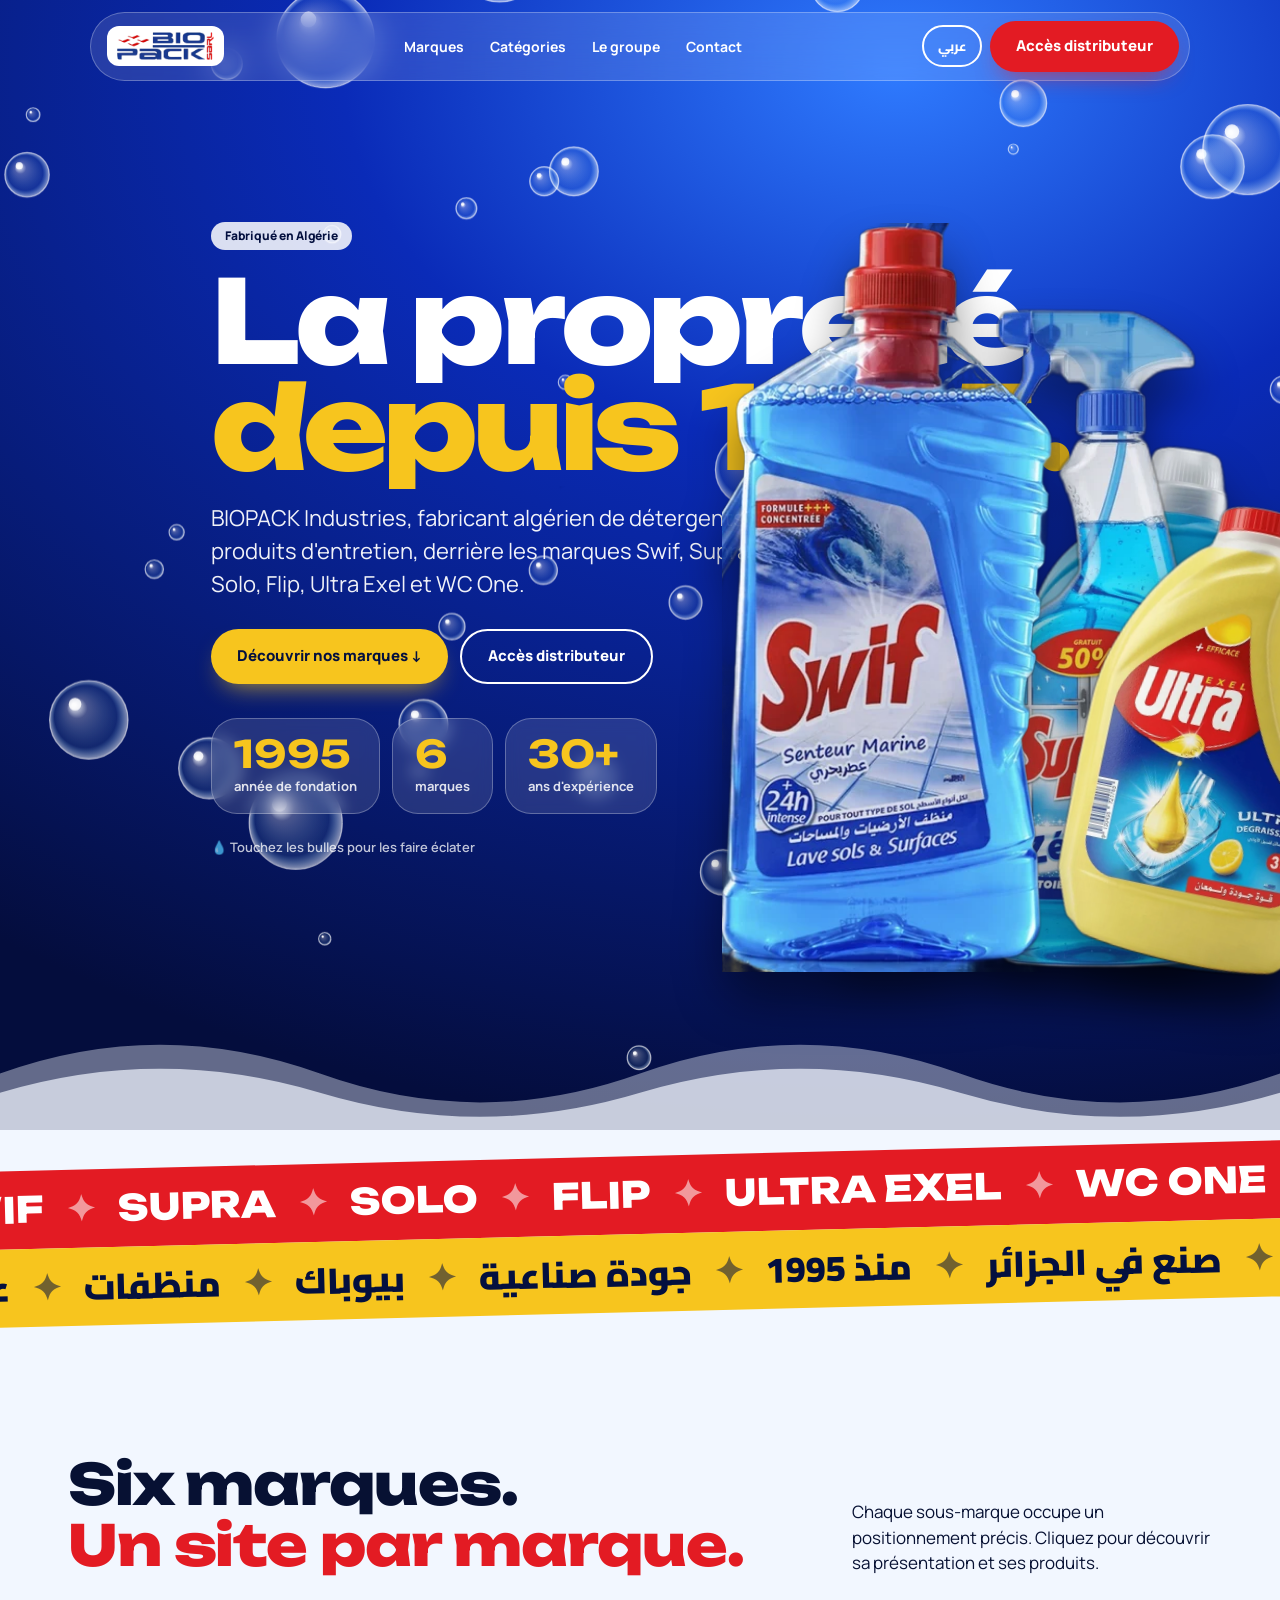
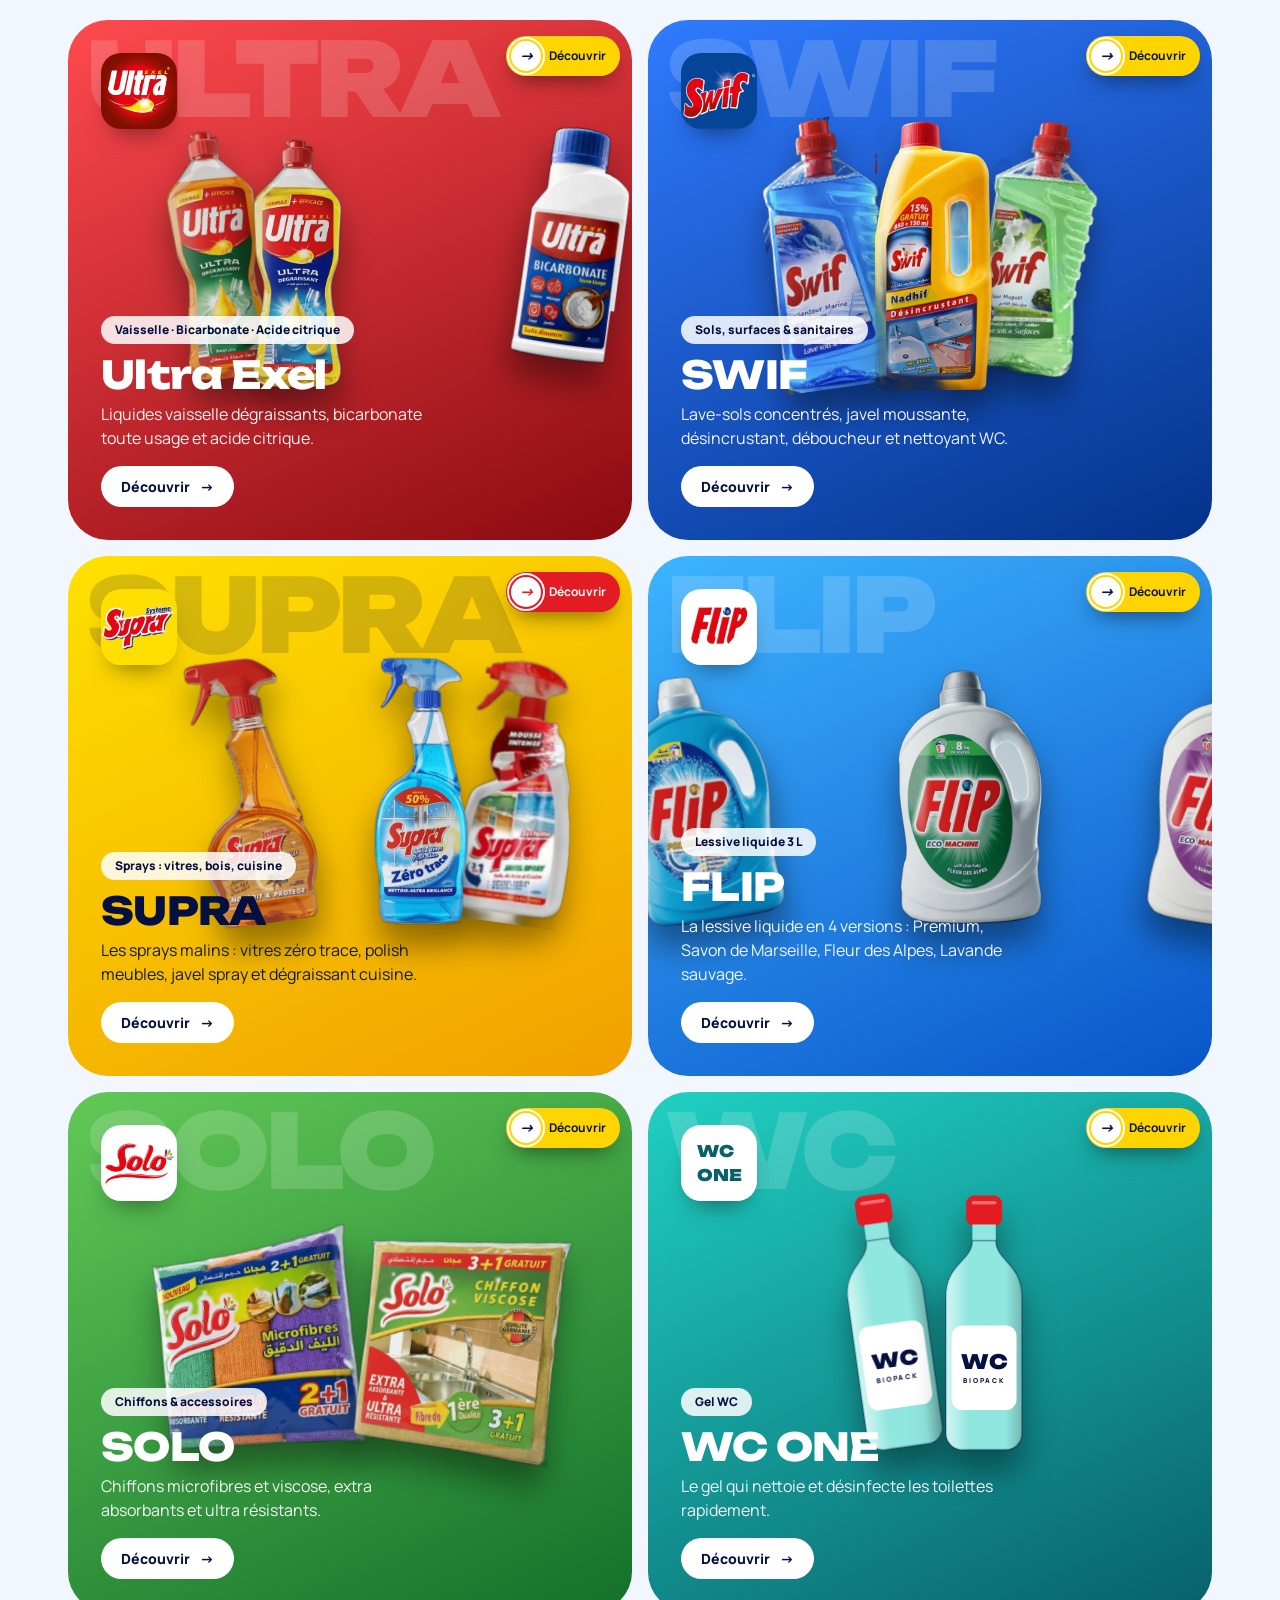
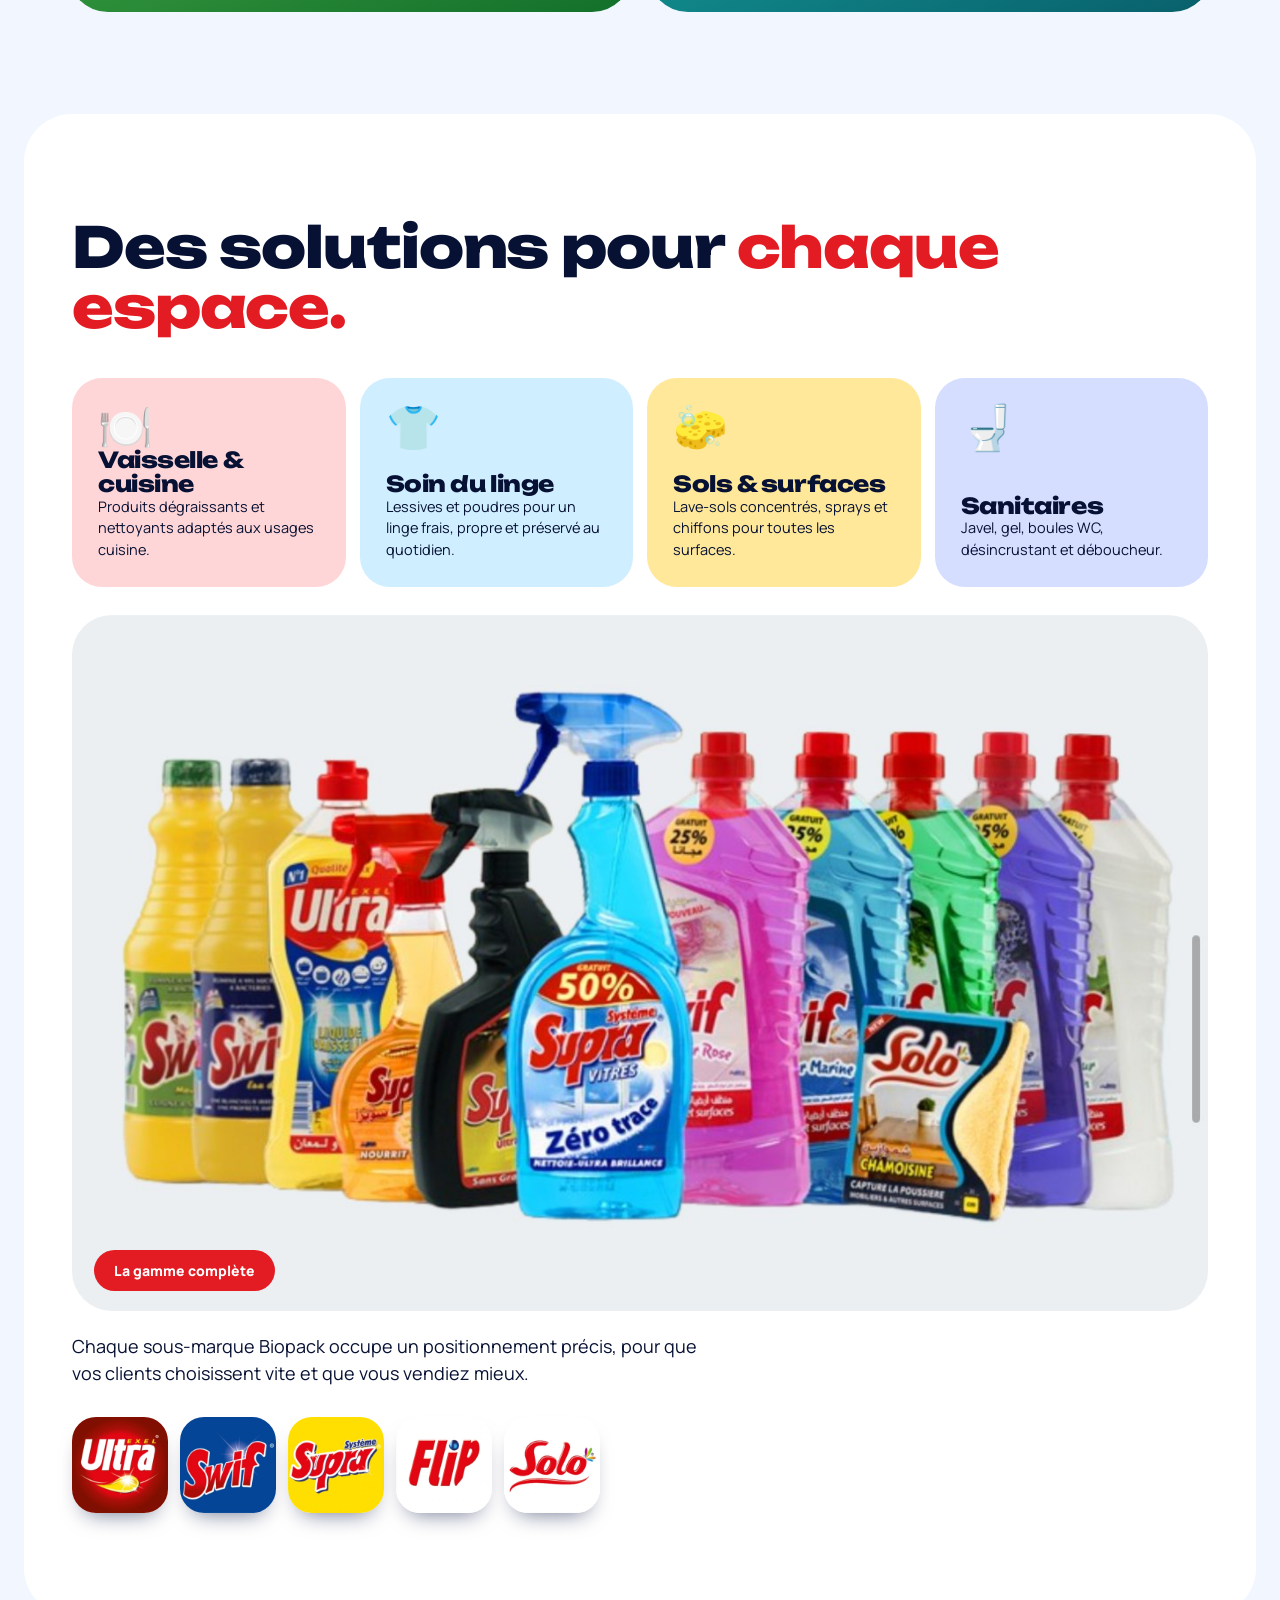
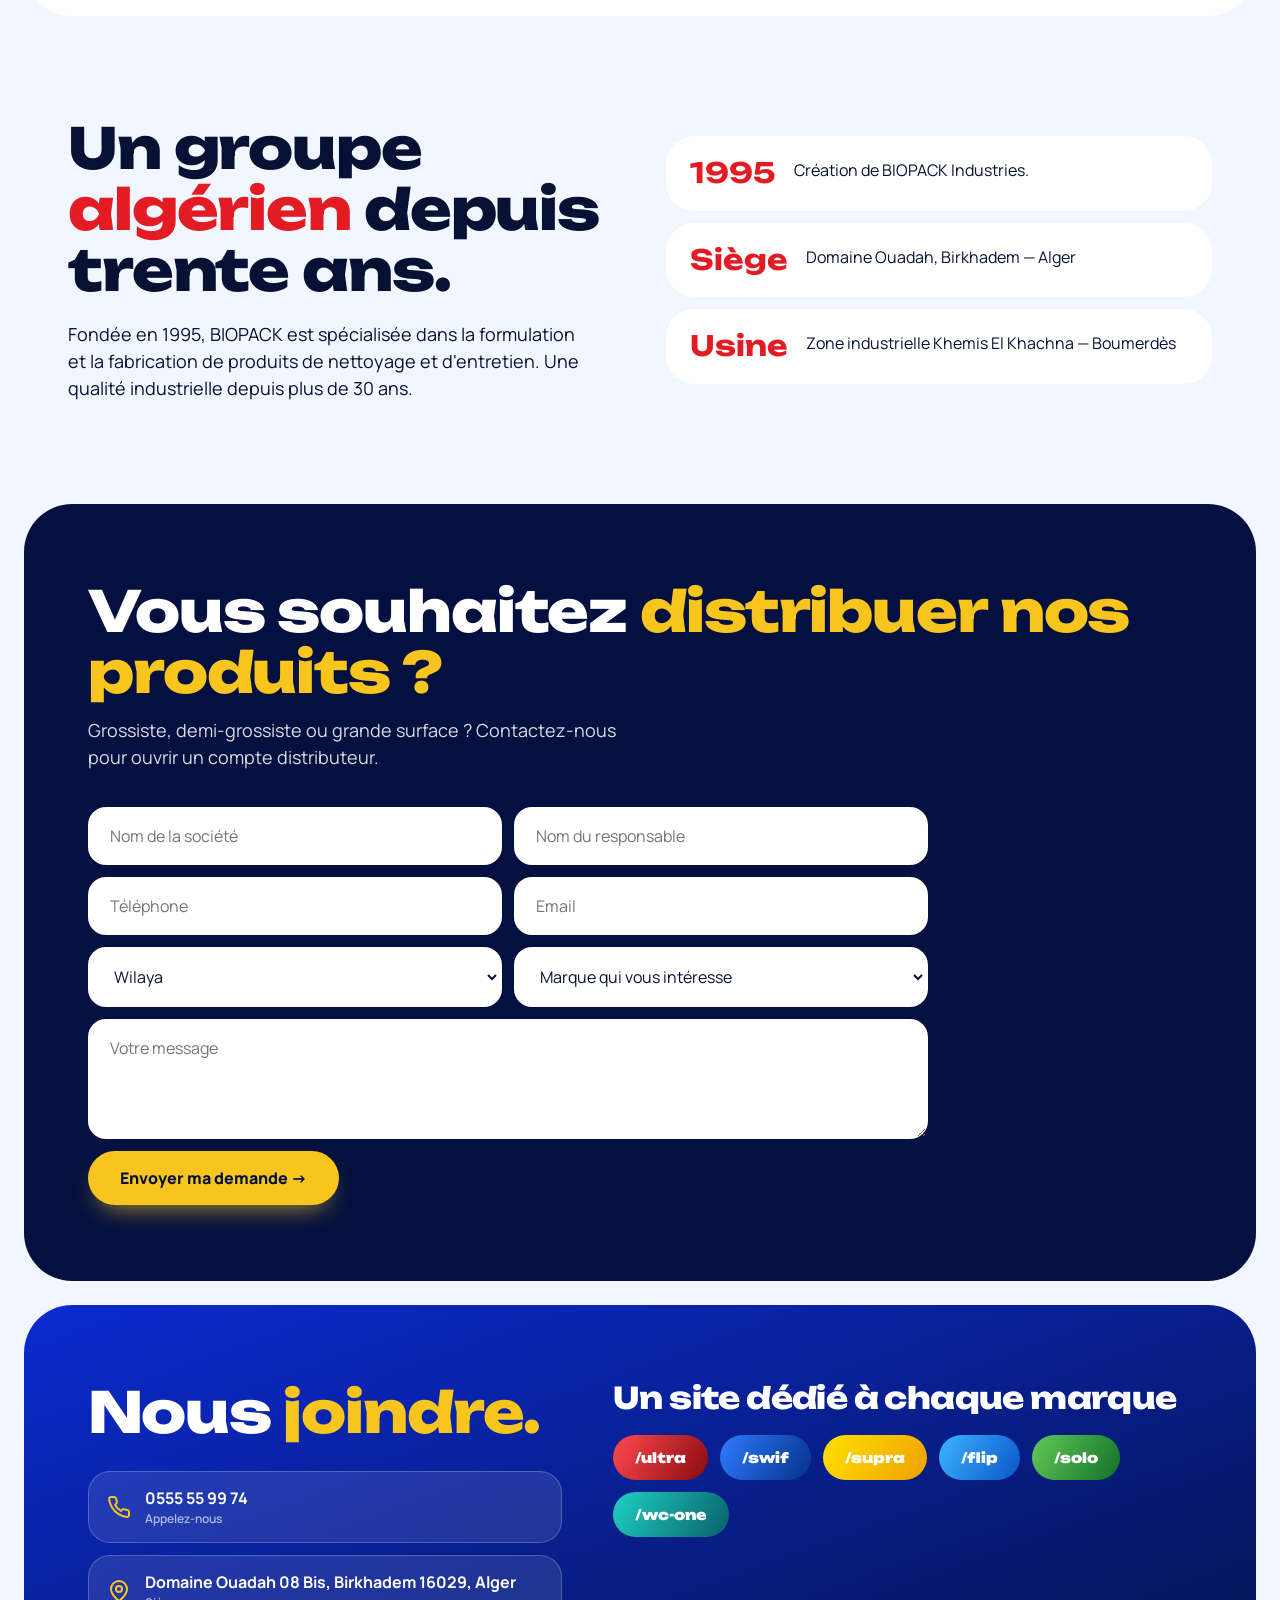
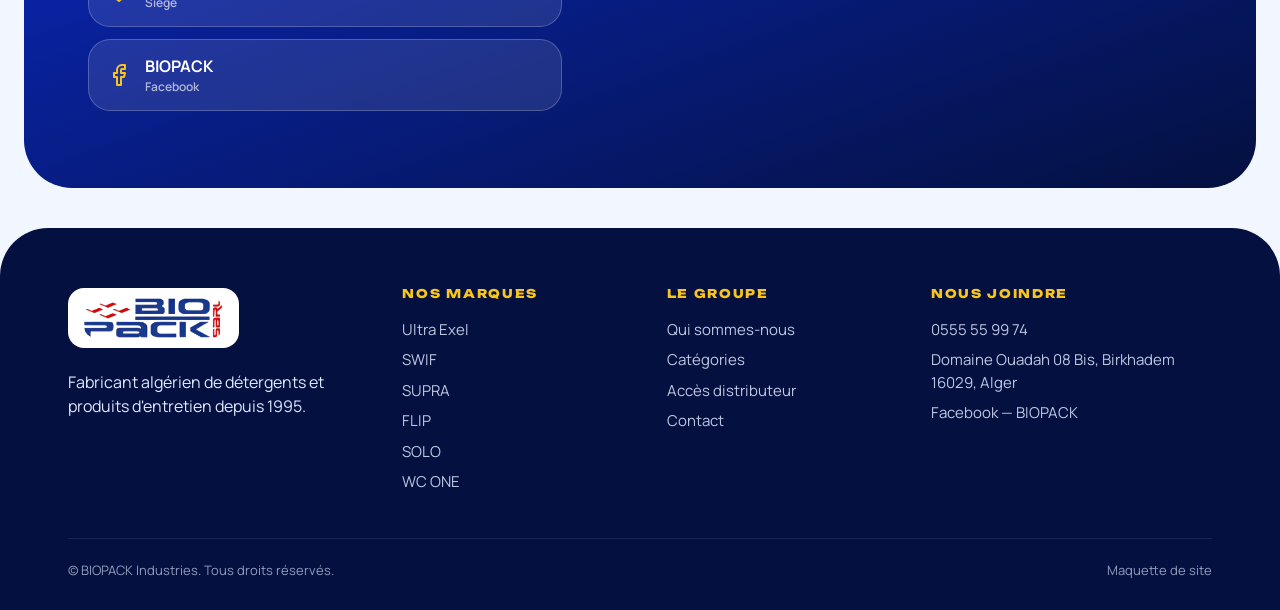
==== commit becede6d: "Fiches produit détaillées + PDF, pastilles, correctif images des cartes" ====
--- a/index.html
+++ b/index.html
@@ -77,7 +77,7 @@
 function drawBrands(){
  document.getElementById('bgrid').innerHTML=BORDER.map(k=>{const b=BRANDS[k];
   const imgs=b.hero.length?b.hero.map(s=>'<img src="img/'+s+'.webp" alt="">').join(''):bbottle('#8fe7df','WC')+bbottle('#8fe7df','WC');
-  return '<a class="bcard'+(b.dark?' dk':'')+' rv" style="--c1:'+b.c1+';--c2:'+b.c2+'" href="'+b.slug+'/"><div class="bubbles" data-n="7"></div><span class="wmk">'+b.name.split(' ')[0]+'</span>'+(b.logo?'<img class="tile-logo" src="img/'+b.logo+'" alt="'+b.name+'">':'<span class="tile-logo" style="background:#fff;color:#08606b;display:grid;place-items:center;font-family:var(--h);font-weight:900;font-size:16px">WC<br>ONE</span>')+'<div class="bots'+(b.hero.length===2?' two':'')+'">'+imgs+'</div><div class="tx"><span class="tag" data-ar="'+A(b.tagAr)+'">'+b.tag+'</span><h3>'+b.name+'</h3><p data-ar="'+A(b.subAr)+'">'+b.sub+'</p><span class="go"><span data-ar="اكتشفوا">Découvrir</span> →</span></div></a>'}).join('');
+  return '<a class="bcard'+(b.dark?' dk':'')+' rv" style="--c1:'+b.c1+';--c2:'+b.c2+'" href="'+b.slug+'/"><div class="bubbles" data-n="7"></div><span class="wmk">'+b.name.split(' ')[0]+'</span><span class="pastille"><i class="pi">→</i><b data-ar="اكتشفوا">Découvrir</b></span>'+(b.logo?'<img class="tile-logo" src="img/'+b.logo+'" alt="'+b.name+'">':'<span class="tile-logo" style="background:#fff;color:#08606b;display:grid;place-items:center;font-family:var(--h);font-weight:900;font-size:16px">WC<br>ONE</span>')+'<div class="bots'+(b.hero.length===2?' two':'')+'">'+imgs+'</div><div class="tx"><span class="tag" data-ar="'+A(b.tagAr)+'">'+b.tag+'</span><h3>'+b.name+'</h3><p data-ar="'+A(b.subAr)+'">'+b.sub+'</p><span class="go"><span data-ar="اكتشفوا">Découvrir</span> →</span></div></a>'}).join('');
  App.refresh();
 }
 drawBrands();
--- a/style.css
+++ b/style.css
@@ -413,3 +413,148 @@
 .others a{padding:12px 22px;border-radius:999px;font-weight:900;color:#fff;background:linear-gradient(120deg,var(--c1),var(--c2));transition:.3s;font-family:var(--h);font-size:14px}
 .others a:hover{transform:translateY(-4px)}
 @media(max-width:900px){.bgrid{grid-template-columns:1fr}.bcard,.bcard:nth-child(-n+2){grid-column:span 1;min-height:500px}.story,.bhero .wrap{grid-template-columns:1fr}.bhero .bv{height:300px}}
+
+/* ===== BIOPACK v2 (real logos & packshots) ===== */
+header.top .logo{display:flex;align-items:center}
+.bplogo{height:34px;width:auto;background:#fff;border-radius:12px;padding:6px 10px}
+.chip-w{display:inline-block;background:#fff;border-radius:16px;padding:10px 16px}.chip-w .bplogo{height:40px;padding:0;background:none}
+.hub-hero .lead{max-width:560px}
+.hub-hero .stage3{position:absolute;inset-inline-end:2%;top:14%;width:min(52%,700px);height:72%;z-index:2;pointer-events:none;display:flex;align-items:flex-end;justify-content:center}
+.hub-hero .stage3 img{position:absolute;bottom:0;height:78%;width:auto;filter:drop-shadow(0 30px 24px rgba(0,0,0,.45));animation:flo 6s ease-in-out infinite}
+.hub-hero .stage3 img:nth-child(1){inset-inline-start:2%;height:64%;transform:rotate(-10deg)}
+.hub-hero .stage3 img:nth-child(2){inset-inline-start:20%;height:92%;animation-delay:-2s;z-index:2}
+.hub-hero .stage3 img:nth-child(3){inset-inline-start:42%;height:70%;transform:rotate(8deg);animation-delay:-4s}
+.hub-hero .stage3 img:nth-child(4){inset-inline-start:58%;height:82%;animation-delay:-1s}
+.hub-hero .stage3 img:nth-child(5){inset-inline-start:74%;height:58%;transform:rotate(12deg);animation-delay:-3s}
+.bgrid{grid-template-columns:repeat(2,1fr)}
+.bcard,.bcard:nth-child(-n+2){grid-column:span 1;min-height:520px}
+.bcard.dk{color:var(--navy)}
+.bcard .tile-logo{position:relative;z-index:3;width:76px;height:76px;border-radius:20px;box-shadow:0 14px 24px -12px rgba(0,0,0,.5);margin-bottom:auto}
+.bcard .bots{top:100px;height:52%}
+.bcard .bots img{height:100%;width:auto}
+.bcard .bots>*:nth-child(2){z-index:2}
+.bcard .bots.two>*:nth-child(1){transform:rotate(-6deg) translateX(20px)}
+.bcard .bots.two>*:nth-child(2){transform:rotate(6deg) translateX(-20px)}
+.catgrid{display:grid;grid-template-columns:repeat(4,1fr);gap:14px;margin-top:40px}
+.catc{border-radius:30px;padding:26px;min-height:190px;display:flex;flex-direction:column;justify-content:space-between;background:var(--bg);transition:.4s}
+.catc:hover{transform:translateY(-8px) rotate(-.5deg)}
+.catc .em{font-size:44px;line-height:1}.catc h3{font-size:22px}.catc p{font-size:14.5px}
+.banner{margin-top:28px;border-radius:40px;overflow:hidden;background:#ebeef2;position:relative}
+.banner img{width:100%;display:block}
+.banner .cap{position:absolute;inset-inline-start:22px;bottom:20px;background:var(--red);color:#fff;border-radius:999px;padding:10px 20px;font-weight:800;font-size:14px}
+.tiles5{display:flex;gap:12px;flex-wrap:wrap;margin-top:30px}
+.tiles5 a{width:96px;height:96px;transition:.3s}.tiles5 a:hover{transform:translateY(-8px) rotate(-4deg)}.tiles5 img{width:100%;height:100%;border-radius:24px;box-shadow:0 12px 22px -12px rgba(4,16,63,.6)}
+/* brand pages */
+.bhero{background:radial-gradient(110% 100% at 78% 0,var(--c1),var(--c2) 64%,#050a26);color:#fff}
+.bhero.dk{color:var(--navy);background:radial-gradient(110% 100% at 78% 0,#fff6a8,var(--c1) 30%,var(--c2) 110%)}
+.bhero .bv{position:relative;height:clamp(320px,40vw,540px);display:block}
+.bhero .bv img{position:absolute;bottom:0;width:auto;filter:drop-shadow(0 30px 22px rgba(0,0,0,.4));animation:flo 6s ease-in-out infinite}
+.bhero .bv img:nth-child(1){inset-inline-start:0;height:74%;transform:rotate(-8deg)}
+.bhero .bv img:nth-child(2){inset-inline-start:30%;height:100%;z-index:2;animation-delay:-2s}
+.bhero .bv img:nth-child(3){inset-inline-start:62%;height:78%;transform:rotate(8deg);animation-delay:-4s}
+.bhero .bv.one img{inset-inline-start:22%!important;height:100%!important;transform:none!important}
+.bhero .bv.two img:nth-child(1){inset-inline-start:6%;height:88%}.bhero .bv.two img:nth-child(2){inset-inline-start:46%;height:96%}
+.bhero .bv svg{position:absolute;bottom:0;height:90%;width:auto;filter:drop-shadow(0 30px 22px rgba(0,0,0,.4))}
+.bhero .bv svg:nth-child(1){inset-inline-start:8%;height:74%;transform:rotate(-8deg)}.bhero .bv svg:nth-child(2){inset-inline-start:44%}
+.bh-logo{width:92px;height:92px;border-radius:24px;box-shadow:0 18px 30px -14px rgba(0,0,0,.6);margin-bottom:18px}
+.bhero h1{font-size:clamp(50px,11vw,150px)}
+.bslogan{font-family:'Cairo',sans-serif;font-weight:900;direction:rtl;font-size:clamp(24px,3.4vw,44px);margin:14px 0 0;color:#fff;text-shadow:0 8px 30px rgba(0,0,0,.35)}
+.bhero.dk .bslogan{color:var(--red);text-shadow:none}
+.pgrid2{display:grid;grid-template-columns:repeat(auto-fill,minmax(290px,1fr));gap:16px;margin-top:40px}
+.pc2{position:relative;border-radius:34px;padding:16px 16px 24px;background:var(--bg);display:flex;flex-direction:column;gap:10px;cursor:pointer;transition:.45s cubic-bezier(.2,.8,.2,1);text-align:start;border:0;font:inherit;color:var(--ink)}
+.pc2:hover{transform:translateY(-10px) rotate(-.6deg);box-shadow:0 34px 44px -30px rgba(4,16,63,.6)}
+.pc2 .ph{height:270px;border-radius:24px;background:rgba(255,255,255,.55);display:grid;place-items:center;overflow:hidden;position:relative}
+.pc2 .ph img{max-height:92%;max-width:88%;object-fit:contain;filter:drop-shadow(0 18px 12px rgba(4,16,63,.28));transition:transform .6s}
+.pc2 .ph img.photo{max-height:100%;max-width:100%;width:100%;height:100%;object-fit:cover;filter:none}
+.pc2:hover .ph img{transform:scale(1.07) rotate(2deg)}
+.pc2 h3{font-size:20px;line-height:1.15;padding-inline:6px}.pc2 p{font-size:14.5px;padding-inline:6px}
+.pc2 .more{margin-top:auto;padding-inline:6px;font-weight:800;font-size:14px;display:flex;align-items:center;gap:8px}
+.pc2 .more::after{content:"→";transition:.3s}.pc2:hover .more::after{transform:translateX(6px)}
+html[dir=rtl] .pc2 .more::after{content:"←"}
+.facts2{display:flex;flex-wrap:wrap;gap:6px;padding-inline:6px}.facts2 span{background:rgba(255,255,255,.75);border-radius:999px;padding:4px 11px;font-size:12px;font-weight:800}
+.scents2{display:flex;flex-wrap:wrap;gap:8px;margin-top:24px}.scents2 span{display:inline-flex;align-items:center;gap:8px;background:#fff;border:2px solid var(--navy);border-radius:999px;padding:6px 14px 6px 8px;font-weight:800;font-size:14px}
+.scents2 i{width:20px;height:20px;border-radius:50%;background:var(--c);border:1.5px solid rgba(4,16,63,.25)}
+.gal2{display:flex;gap:14px;overflow-x:auto;scroll-snap-type:x mandatory;padding:6px 2px 22px;margin-top:30px}
+.gal2 figure{flex:none;width:min(290px,72vw);scroll-snap-align:start;border-radius:28px;overflow:hidden;transition:.4s;box-shadow:0 24px 40px -26px rgba(4,16,63,.6)}
+.gal2 figure:hover{transform:translateY(-8px) rotate(-1deg)}.gal2 img{width:100%;aspect-ratio:4/5;object-fit:cover;display:block}
+.modal{position:fixed;inset:0;z-index:90;background:rgba(4,16,63,.7);backdrop-filter:blur(8px);display:none;align-items:center;justify-content:center;padding:16px}
+.modal.open{display:flex;animation:pop .35s}
+.mbox{background:#fff;border-radius:40px;max-width:940px;width:100%;max-height:92vh;overflow:auto;display:grid;grid-template-columns:.9fr 1.1fr;position:relative}
+.mbox .mph{background:var(--bg);display:grid;place-items:center;padding:30px;min-height:340px;position:relative;overflow:hidden}
+.mbox .mph img{max-height:420px;max-width:100%;object-fit:contain;filter:drop-shadow(0 26px 18px rgba(4,16,63,.35));animation:flo 6s ease-in-out infinite}
+.mbox .mph img.photo{max-height:none;width:100%;border-radius:22px;animation:none;filter:none}
+.mbox .mtx{padding:clamp(24px,4vw,44px)}
+.mbox h3{font-size:clamp(22px,2.8vw,32px);margin:10px 0 12px}
+.mbox p{font-size:16.5px;line-height:1.55}
+.mbox .facts2{padding:0;margin:16px 0}.mbox .facts2 span{background:var(--ice);font-size:13px;padding:6px 14px}
+.mclose{position:absolute;top:14px;inset-inline-end:14px;width:44px;height:44px;border-radius:50%;border:0;background:var(--navy);color:#fff;font-size:20px;cursor:pointer;z-index:3}
+.mnote{font-size:12.5px;opacity:.6;margin-top:12px}
+.band3{background:var(--navy);color:#fff;border-radius:44px;margin-inline:clamp(10px,2vw,24px);padding:clamp(36px,5vw,70px)}
+@media(max-width:900px){.bgrid{grid-template-columns:1fr}.catgrid{grid-template-columns:1fr 1fr}.mbox{grid-template-columns:1fr}.hub-hero .stage3{position:relative;inset:auto;width:100%;height:280px;margin-top:20px}.hub-hero .wrap{padding-bottom:120px}}
+@media(max-width:560px){.catgrid{grid-template-columns:1fr}}
+
+.bwrap{height:88%;display:grid;place-items:center}.bwrap svg{height:100%;width:auto;filter:drop-shadow(0 16px 12px rgba(4,16,63,.3))}.bwrap.big{height:320px}
+.pgrid2{display:grid;grid-template-columns:repeat(auto-fill,minmax(290px,1fr));gap:16px;margin-top:40px}
+
+/* ===== v3 : cartes corrigées, pastilles, fiche détaillée ===== */
+a.pc2{text-decoration:none;color:var(--ink)}
+.pc2 .ph{position:relative;display:block;height:280px}
+.pc2 .ph img{position:absolute;inset:16px;width:calc(100% - 32px);height:calc(100% - 32px);max-height:none;max-width:none;object-fit:contain}
+.pc2 .ph img.photo{inset:0;width:100%;height:100%;object-fit:cover}
+.pc2 .ph .bwrap{position:absolute;inset:16px;height:auto}
+.pc2:hover .ph img{transform:scale(1.06) rotate(2deg)}
+.pastille{position:absolute;top:12px;inset-inline-end:12px;z-index:5;display:flex;align-items:center;gap:8px;background:var(--pc,var(--red));color:#fff;border-radius:999px;padding:5px 14px 5px 5px;font-size:12px;font-weight:800;box-shadow:0 10px 22px -8px rgba(0,0,0,.55);transition:.3s}
+html[dir=rtl] .pastille{padding:5px 5px 5px 14px}
+.pastille .pi{width:30px;height:30px;border-radius:50%;background:#fff;color:var(--pc,var(--red));display:grid;place-items:center;position:relative;font-size:15px;font-weight:900}
+.pastille .pi::after{content:"";position:absolute;inset:-4px;border-radius:50%;border:2px solid #fff;animation:pulse 1.8s infinite}
+.pc2:hover .pastille{transform:scale(1.06)}
+.sticker{position:absolute;top:10px;inset-inline-start:10px;z-index:5;background:#e31b23;color:#fff;font-weight:900;font-size:12.5px;line-height:1.05;padding:10px 12px;border-radius:14px;transform:rotate(-8deg);box-shadow:0 10px 20px -8px rgba(227,27,35,.8);text-align:center;max-width:110px;animation:wob 3.6s ease-in-out infinite}
+.sticker.gold{background:#ffd400;color:var(--navy);box-shadow:0 10px 20px -8px rgba(255,212,0,.8)}
+.facts2 span{background:var(--pc,#fff);color:#fff}
+.facts2 span:nth-child(2){background:#e31b23}.facts2 span:nth-child(3){background:var(--navy)}
+.bhero.dk .facts2 span{color:#fff}
+.bcard .pastille{top:16px;--pc:#ffd400}.bcard .pastille .pi{color:var(--navy)}.bcard .pastille{color:var(--navy)}
+.bcard.dk .pastille{--pc:#e31b23;color:#fff}.bcard.dk .pastille .pi{color:#e31b23}
+.bcard .tile-logo{margin-inline-end:auto}
+/* fiche */
+.fhero .wrap{align-items:center}
+.fphoto{width:100%;max-width:420px;aspect-ratio:4/5;object-fit:cover;border-radius:34px;box-shadow:0 34px 50px -26px rgba(0,0,0,.6);transform:rotate(2deg);justify-self:center}
+.fbig{position:relative;height:clamp(300px,38vw,500px);display:flex;justify-content:center}
+.fbig img{height:100%;width:auto;filter:drop-shadow(0 30px 24px rgba(0,0,0,.45));animation:flo 6s ease-in-out infinite}
+.fbig .bwrap{height:100%}
+.fpills{display:flex;flex-wrap:wrap;gap:8px;margin:18px 0}
+.fpills span{display:inline-flex;align-items:center;gap:8px;border-radius:999px;padding:9px 16px;font-weight:800;font-size:14px;background:rgba(255,255,255,.2);border:1.5px solid rgba(255,255,255,.4);color:inherit}
+.fpills span:nth-child(1){background:#ffd400;color:var(--navy);border-color:#ffd400}.fpills span:nth-child(2){background:#e31b23;color:#fff;border-color:#e31b23}.fpills span:nth-child(3){background:#fff;color:var(--navy);border-color:#fff}
+.dl{display:flex;align-items:center;gap:16px;background:linear-gradient(120deg,#ffd400,#ffb300);color:var(--navy);border-radius:26px;padding:14px 22px 14px 14px;font-weight:900;box-shadow:0 18px 30px -14px rgba(255,190,0,.9);transition:.3s;max-width:460px}
+.dl:hover{transform:translateY(-4px) scale(1.02)}
+.dl .di{width:54px;height:54px;border-radius:50%;background:var(--navy);color:#ffd400;display:grid;place-items:center;font-size:26px;position:relative;flex:none}
+.dl .di::after{content:"";position:absolute;inset:-5px;border-radius:50%;border:2px solid var(--navy);animation:pulse 1.8s infinite}
+.dl small{display:block;font-weight:700;opacity:.75;font-size:12.5px;margin-top:2px}
+.dl b{font-size:17px;line-height:1.1;display:block}
+.fnav{position:sticky;top:76px;z-index:30;display:flex;gap:8px;overflow-x:auto;padding:10px 0;margin-top:-30px;scrollbar-width:none}
+.fnav::-webkit-scrollbar{display:none}
+.fnav a{flex:none;padding:10px 18px;border-radius:999px;background:#fff;border:2px solid var(--navy);font-weight:800;font-size:14px;box-shadow:0 8px 18px -10px rgba(4,16,63,.5);transition:.25s}
+.fnav a:nth-child(1){background:#ffd400}.fnav a:nth-child(2){background:#e31b23;color:#fff;border-color:#e31b23}.fnav a:nth-child(3){background:var(--navy);color:#fff}.fnav a:nth-child(4){background:#0f3bff;color:#fff;border-color:#0f3bff}
+.fnav a:hover{transform:translateY(-3px)}
+.fsec{padding-block:clamp(34px,5vw,60px)}
+.fsec h2{font-size:clamp(26px,3.6vw,46px);margin-bottom:22px}
+.fgrid{display:grid;grid-template-columns:1.2fr .8fr;gap:18px;align-items:start}
+.fbox{background:#fff;border-radius:30px;padding:26px}
+.fbox p{font-size:18px;line-height:1.55}
+.ideal{display:flex;flex-wrap:wrap;gap:8px;margin-top:16px}.ideal span{background:var(--sun);border-radius:999px;padding:8px 16px;font-weight:800;font-size:14px}
+.st2{display:flex;gap:16px;align-items:flex-start;padding:16px 0;border-bottom:2px dashed rgba(4,16,63,.15)}
+.st2:last-child{border:0}.st2 i{font-style:normal;font-family:var(--h);font-weight:900;font-size:22px;background:#e31b23;color:#fff;border-radius:50%;width:44px;height:44px;display:grid;place-items:center;flex:none}
+.st2 p{font-size:17px;padding-top:8px}
+.wn{display:flex;gap:14px;align-items:flex-start;background:#fff;border-inline-start:6px solid #e31b23;border-radius:20px;padding:16px 20px;margin-bottom:10px;font-size:16.5px}
+.wn svg{color:#e31b23;font-size:24px;margin-top:2px}
+table.spec2{width:100%;border-collapse:collapse;background:#fff;border-radius:26px;overflow:hidden}
+table.spec2 td{padding:15px 20px;border-bottom:1px solid rgba(4,16,63,.1);font-size:16px}
+table.spec2 tr:nth-child(odd) td{background:#f4f7ff}
+table.spec2 td:first-child{font-weight:800;width:38%}
+.fcta{background:var(--navy);color:#fff;border-radius:40px;padding:clamp(28px,4vw,52px);display:flex;justify-content:space-between;align-items:center;gap:20px;flex-wrap:wrap}
+.fcta h3{font-size:clamp(22px,3vw,36px)}
+.mini{display:flex;gap:12px;overflow-x:auto;padding:6px 2px 18px;scroll-snap-type:x mandatory}
+.mini a{flex:none;width:210px;scroll-snap-align:start;background:var(--bg);border-radius:26px;padding:12px;transition:.35s;text-align:center;font-weight:800}
+.mini a:hover{transform:translateY(-8px)}.mini img{height:150px;width:100%;object-fit:contain;filter:drop-shadow(0 12px 8px rgba(4,16,63,.25))}.mini span{display:block;font-size:14px;margin-top:8px;line-height:1.15}
+@media(max-width:900px){.fgrid{grid-template-columns:1fr}.fnav{top:68px}}
+@media print{.fnav,.dl,.fcta,.mini,.pastille{display:none!important}}
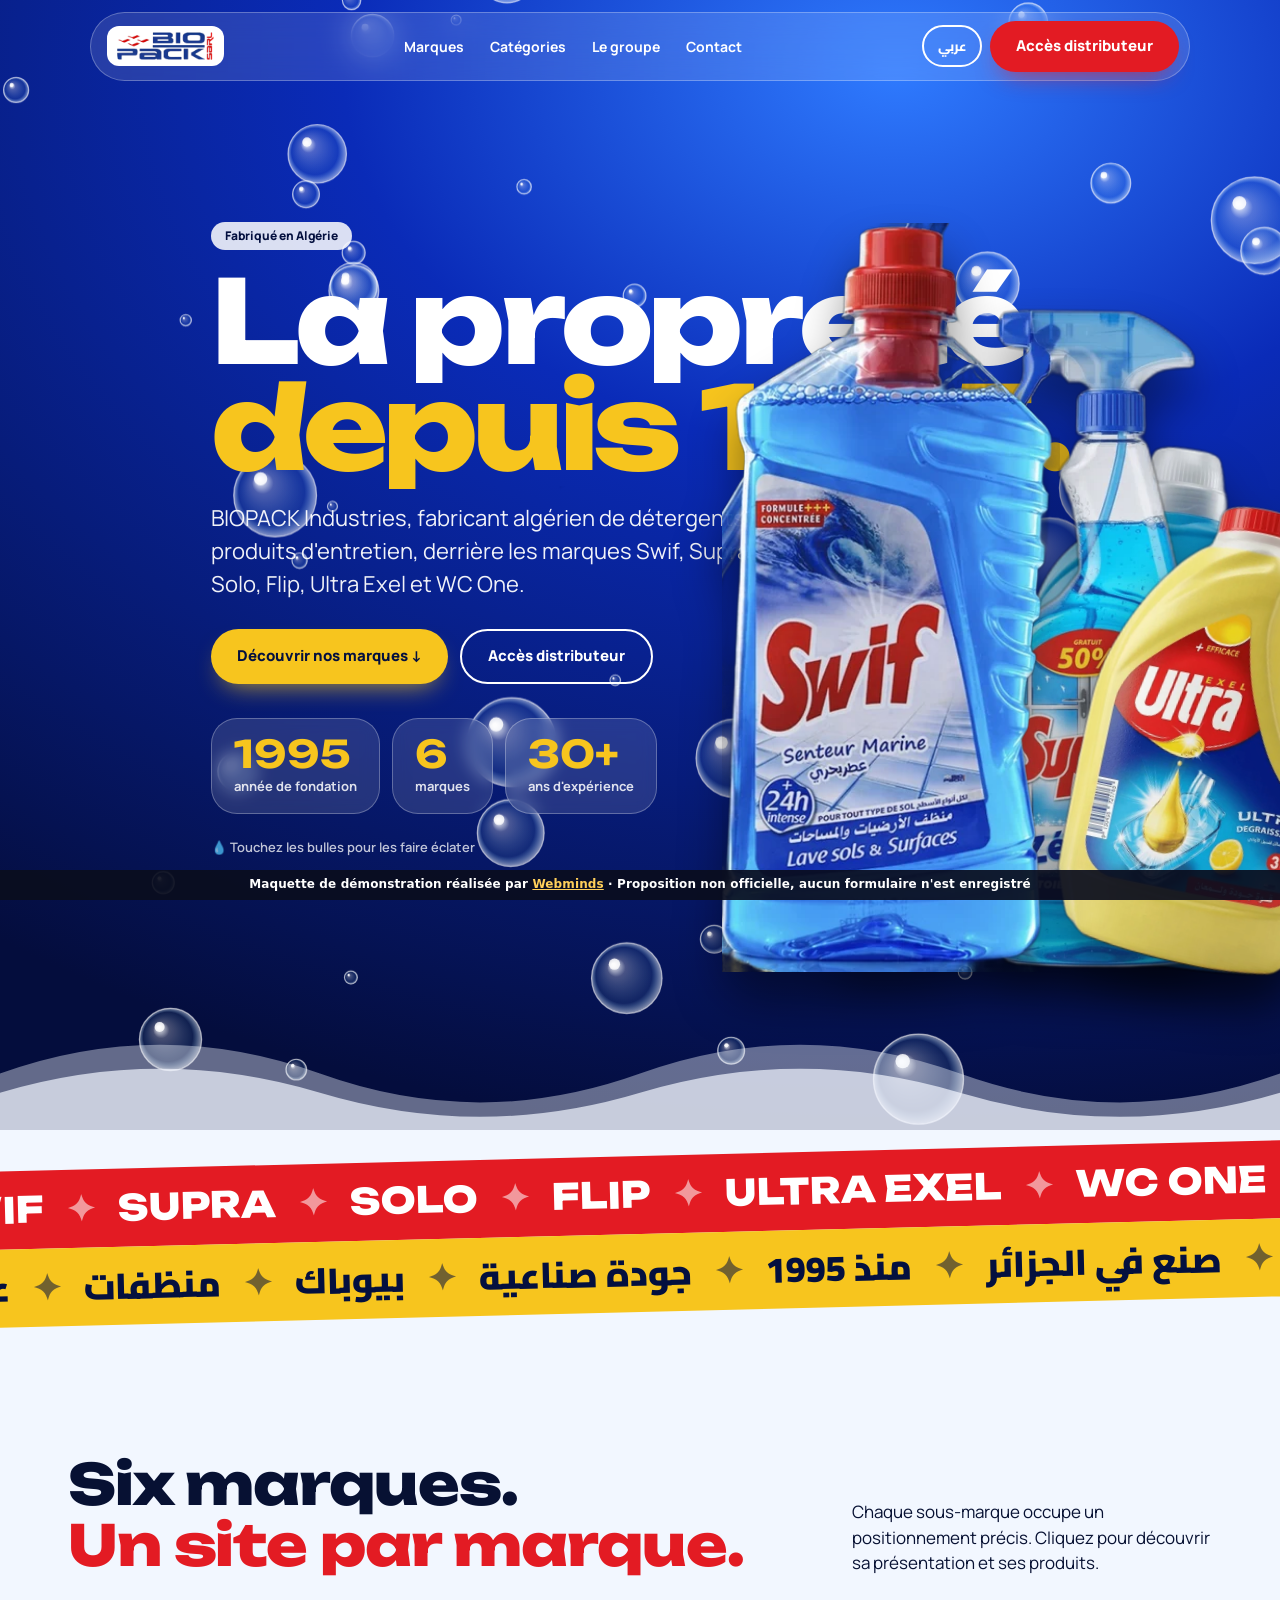
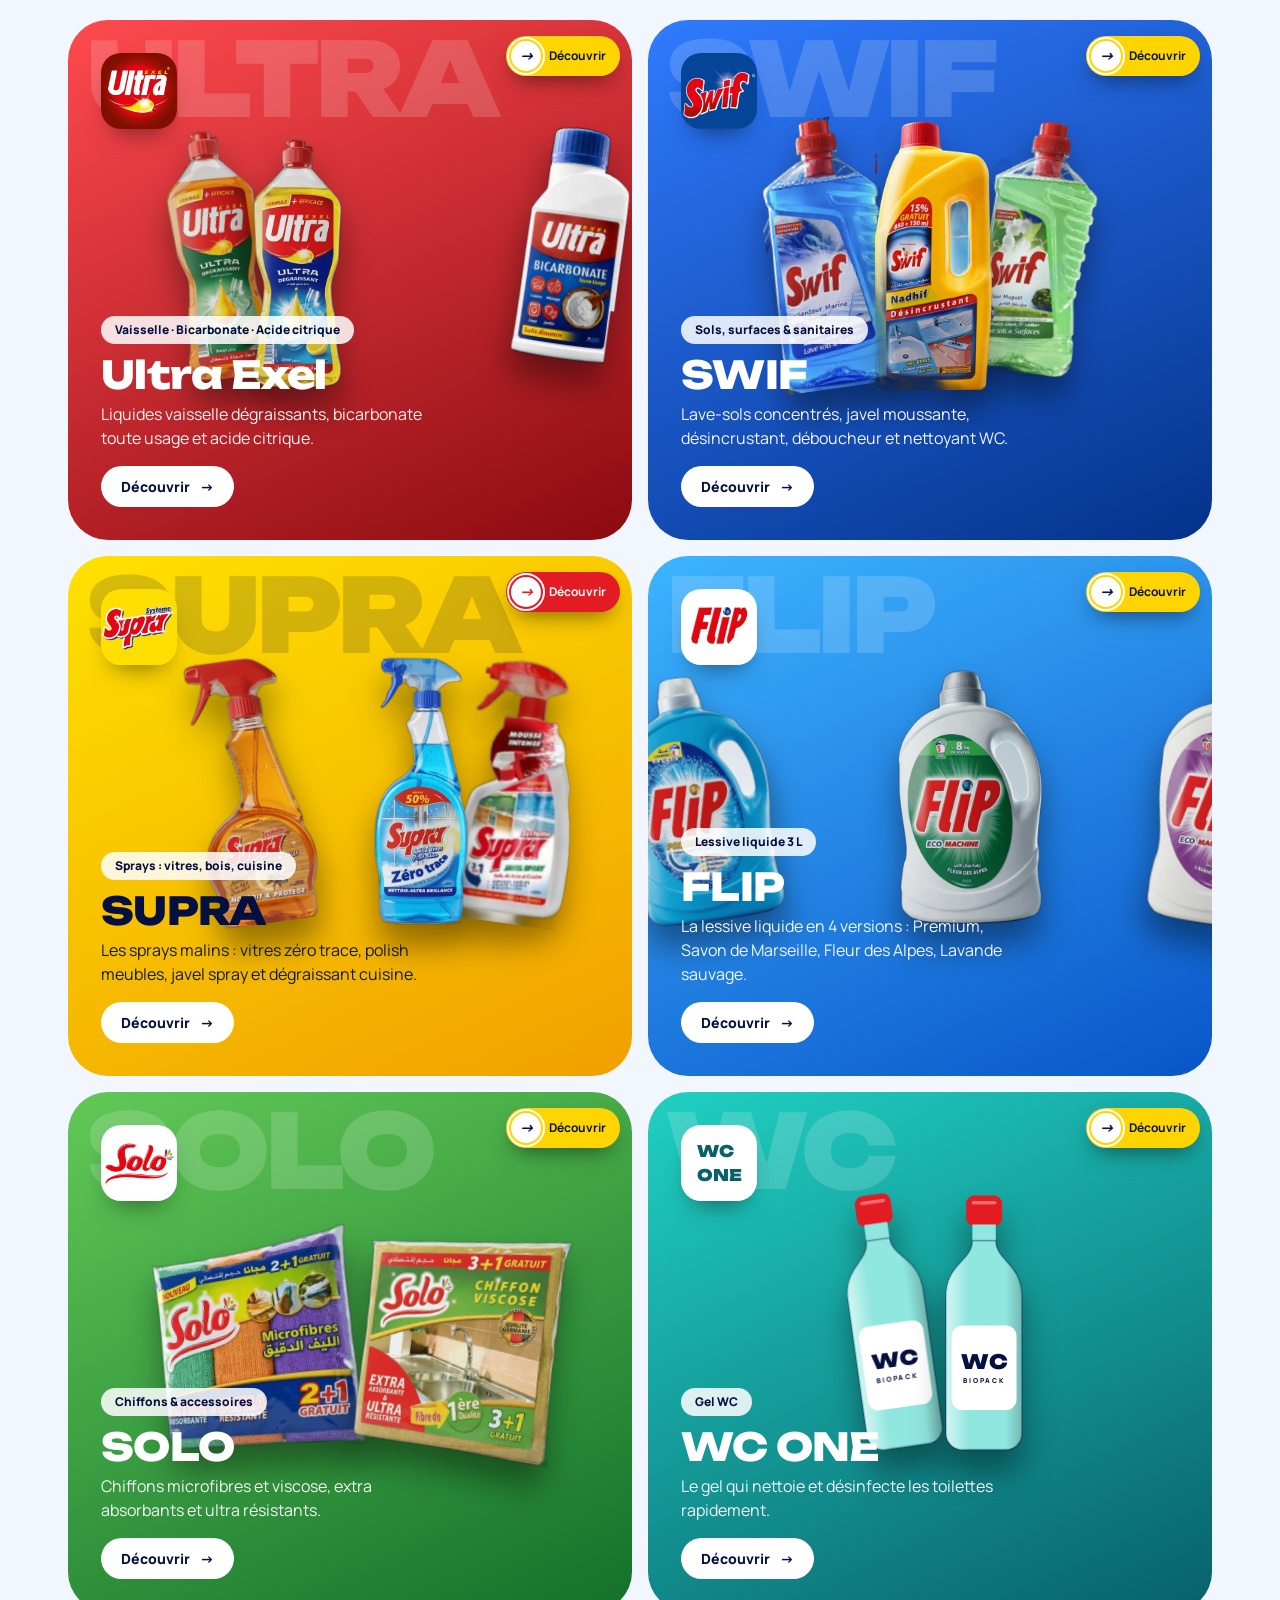
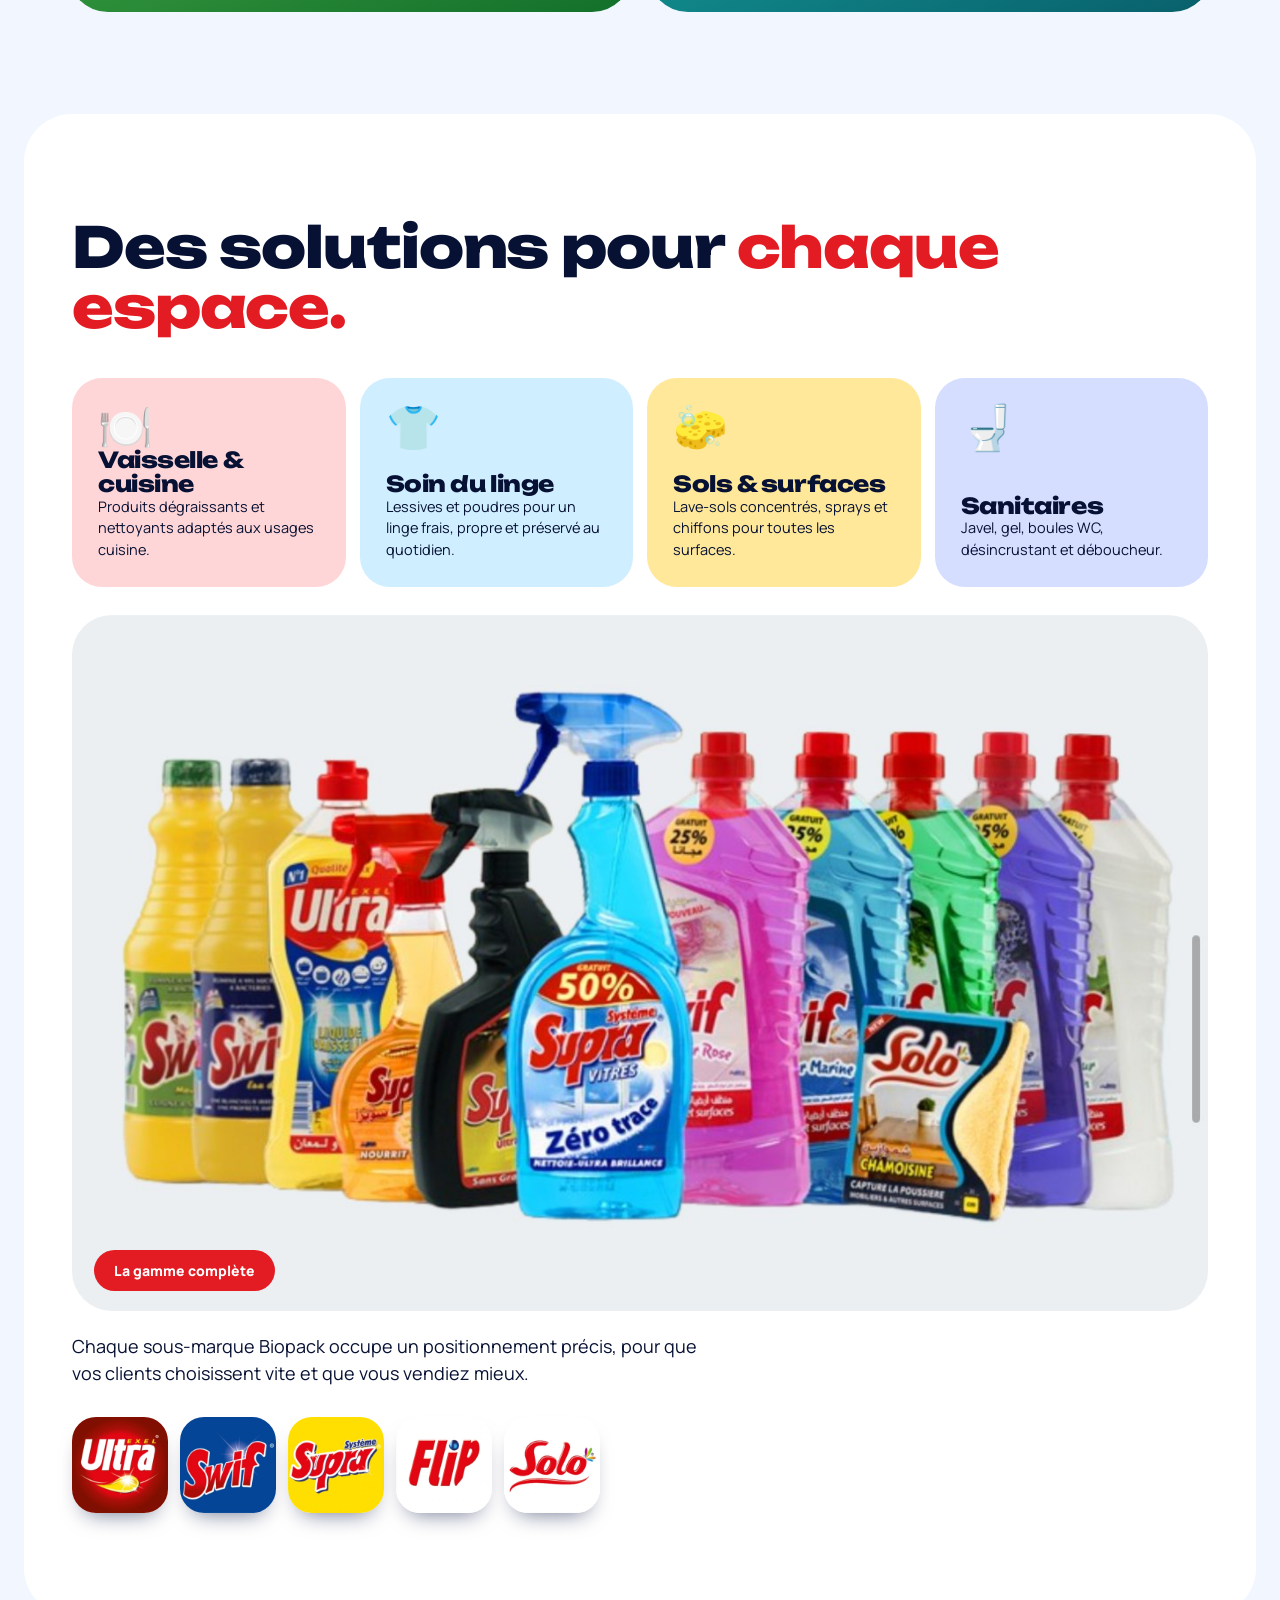
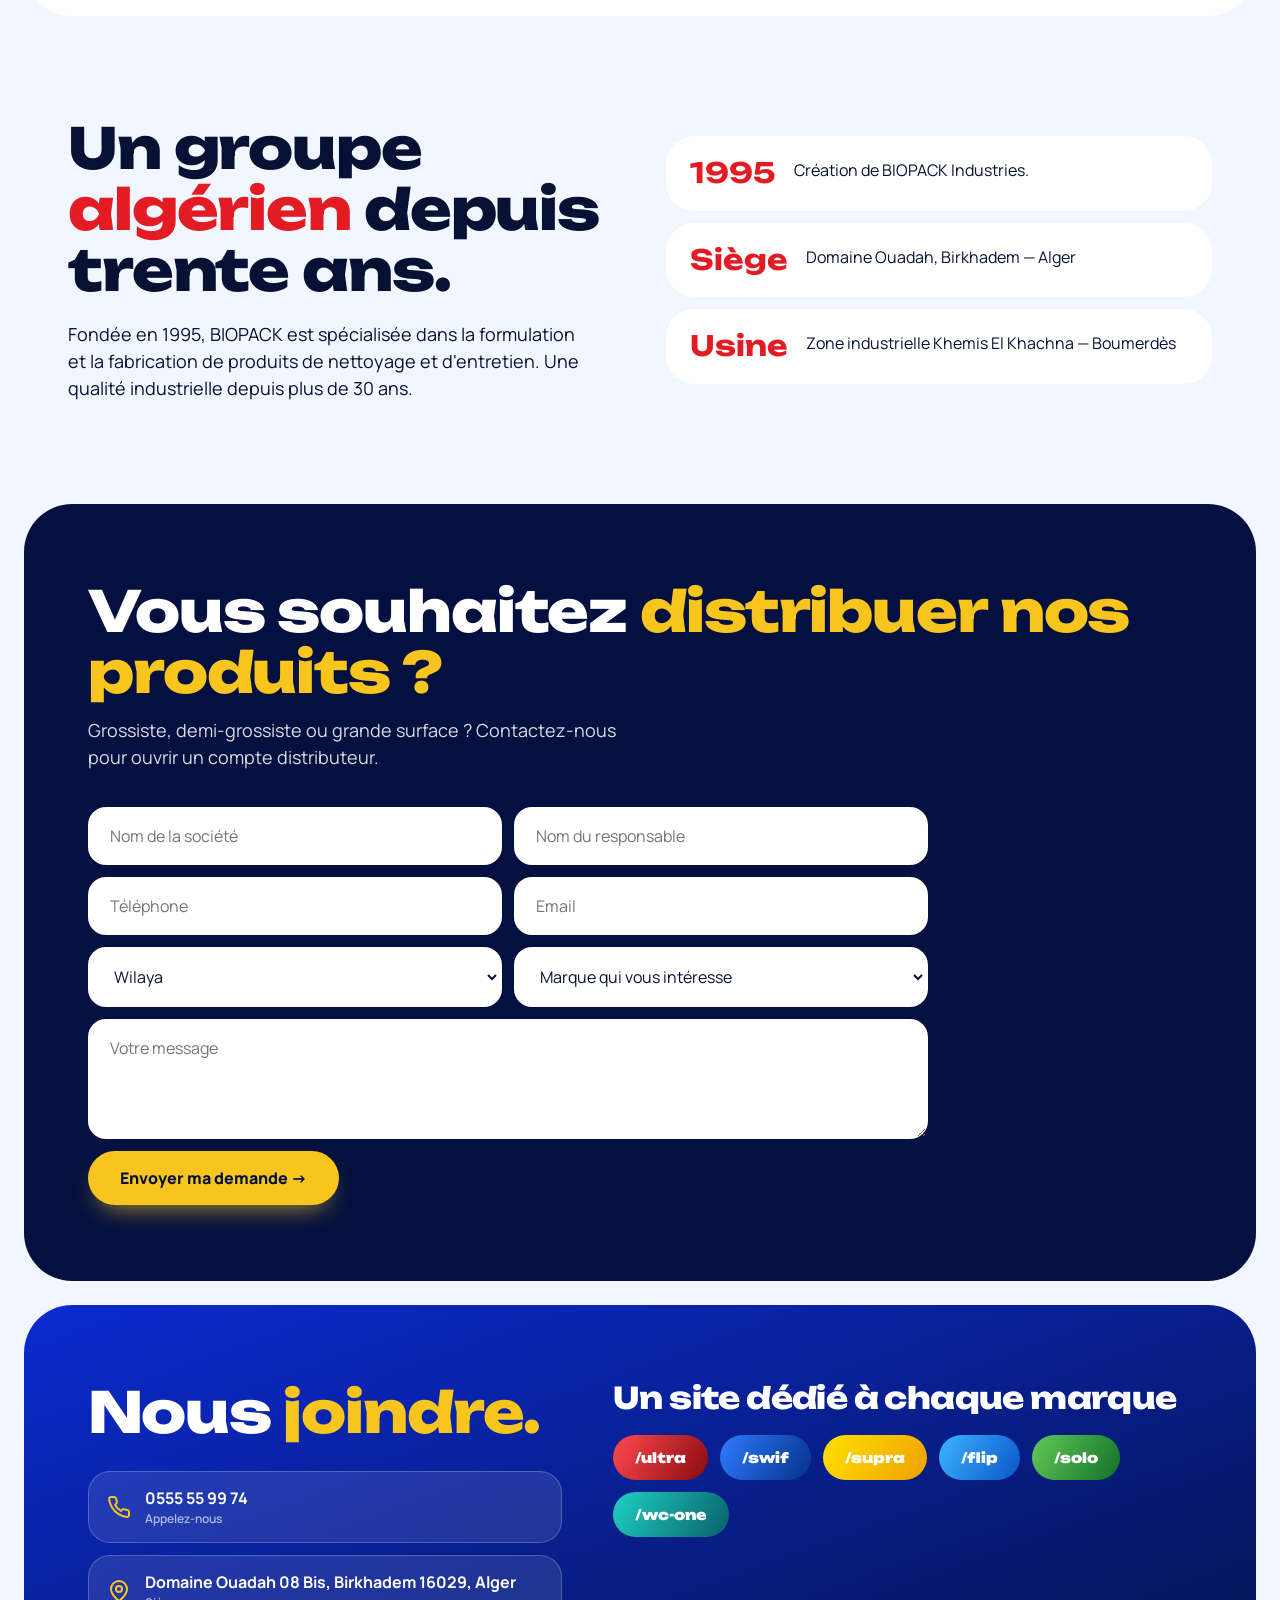
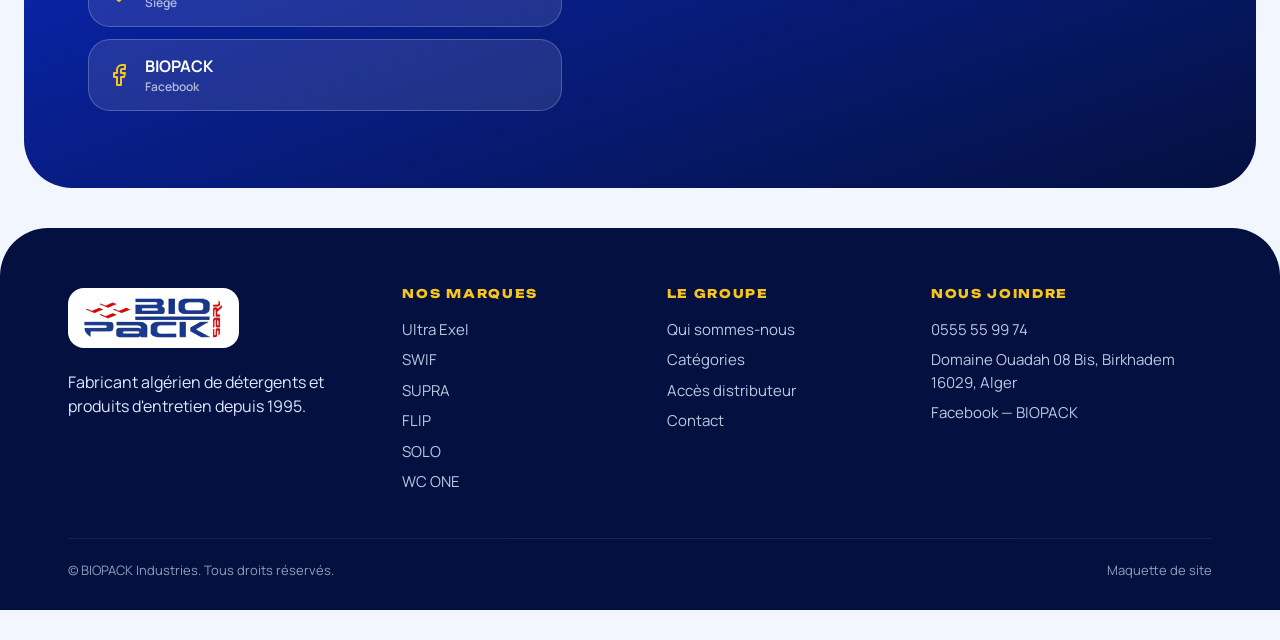
==== commit bfccbd02: "Bandeau maquette de démonstration + noindex" ====
--- a/index.html
+++ b/index.html
@@ -2,7 +2,7 @@
 <html lang="fr"><head><meta charset="utf-8"><meta name="viewport" content="width=device-width, initial-scale=1, viewport-fit=cover"><link rel="preconnect" href="https://fonts.googleapis.com"><link rel="preconnect" href="https://fonts.gstatic.com" crossorigin><link href="https://fonts.googleapis.com/css2?family=Unbounded:wght@500;700;900&family=Manrope:wght@400;600;800&family=Cairo:wght@400;600;800;900&display=swap" rel="stylesheet"><link rel="stylesheet" href="style.css"><link rel="icon" href="img/logo-biopack.png">
 <title data-ar="بيوباك — صانع جزائري للمنظفات منذ 1995">BIOPACK Industries — Détergents et produits d'entretien depuis 1995</title>
 <meta name="description" content="BIOPACK Industries, fabricant algérien de détergents et produits d'entretien depuis 1995. Marques : Swif, Supra, Solo, Flip, Ultra Exel, WC One.">
-</head><body>
+<meta name="robots" content="noindex, nofollow"><!--wm-demo--></head><body>
 <div id="hdr"></div>
 <main>
 <section class="hub-hero" id="top"><canvas class="bcanvas"></canvas>
@@ -93,4 +93,5 @@
 document.getElementById('others').innerHTML=BORDER.map(k=>'<a style="--c1:'+BRANDS[k].c1+';--c2:'+BRANDS[k].c2+'" href="'+BRANDS[k].slug+'/">/'+BRANDS[k].slug+'</a>').join('');
 document.addEventListener('langchange',drawBrands);
 App.refresh();
-</script></body></html>+</script><div id="wm-demo" role="note" style="position:fixed;left:0;right:0;bottom:0;z-index:2147483000;background:rgba(10,14,30,.92);color:#fff;font:600 12px/1.3 system-ui,-apple-system,Segoe UI,Roboto,sans-serif;text-align:center;padding:7px 12px calc(7px + env(safe-area-inset-bottom,0px));letter-spacing:.01em">Maquette de démonstration réalisée par <a href="https://webminds.dz" style="color:#ffcf5a;text-decoration:underline" target="_blank" rel="noopener">Webminds</a> · Proposition non officielle, aucun formulaire n'est enregistré</div>
+<script>(function(){function f(){var b=document.getElementById('wm-demo');if(!b)return;var h=b.offsetHeight;document.body.style.paddingBottom=(parseFloat(getComputedStyle(document.body).paddingBottom)||0)+h+'px';document.querySelectorAll('body *').forEach(function(e){if(e===b||b.contains(e))return;var s=getComputedStyle(e);if(s.position!=='fixed')return;var bt=parseFloat(s.bottom);if(!isNaN(bt)&&bt<120&&s.bottom!=='auto'&&e.offsetHeight<window.innerHeight*.6){e.style.bottom=(bt+h)+'px'}})}if(document.readyState==='complete')f();else addEventListener('load',f)})();</script><!--wm-demo--></body></html>
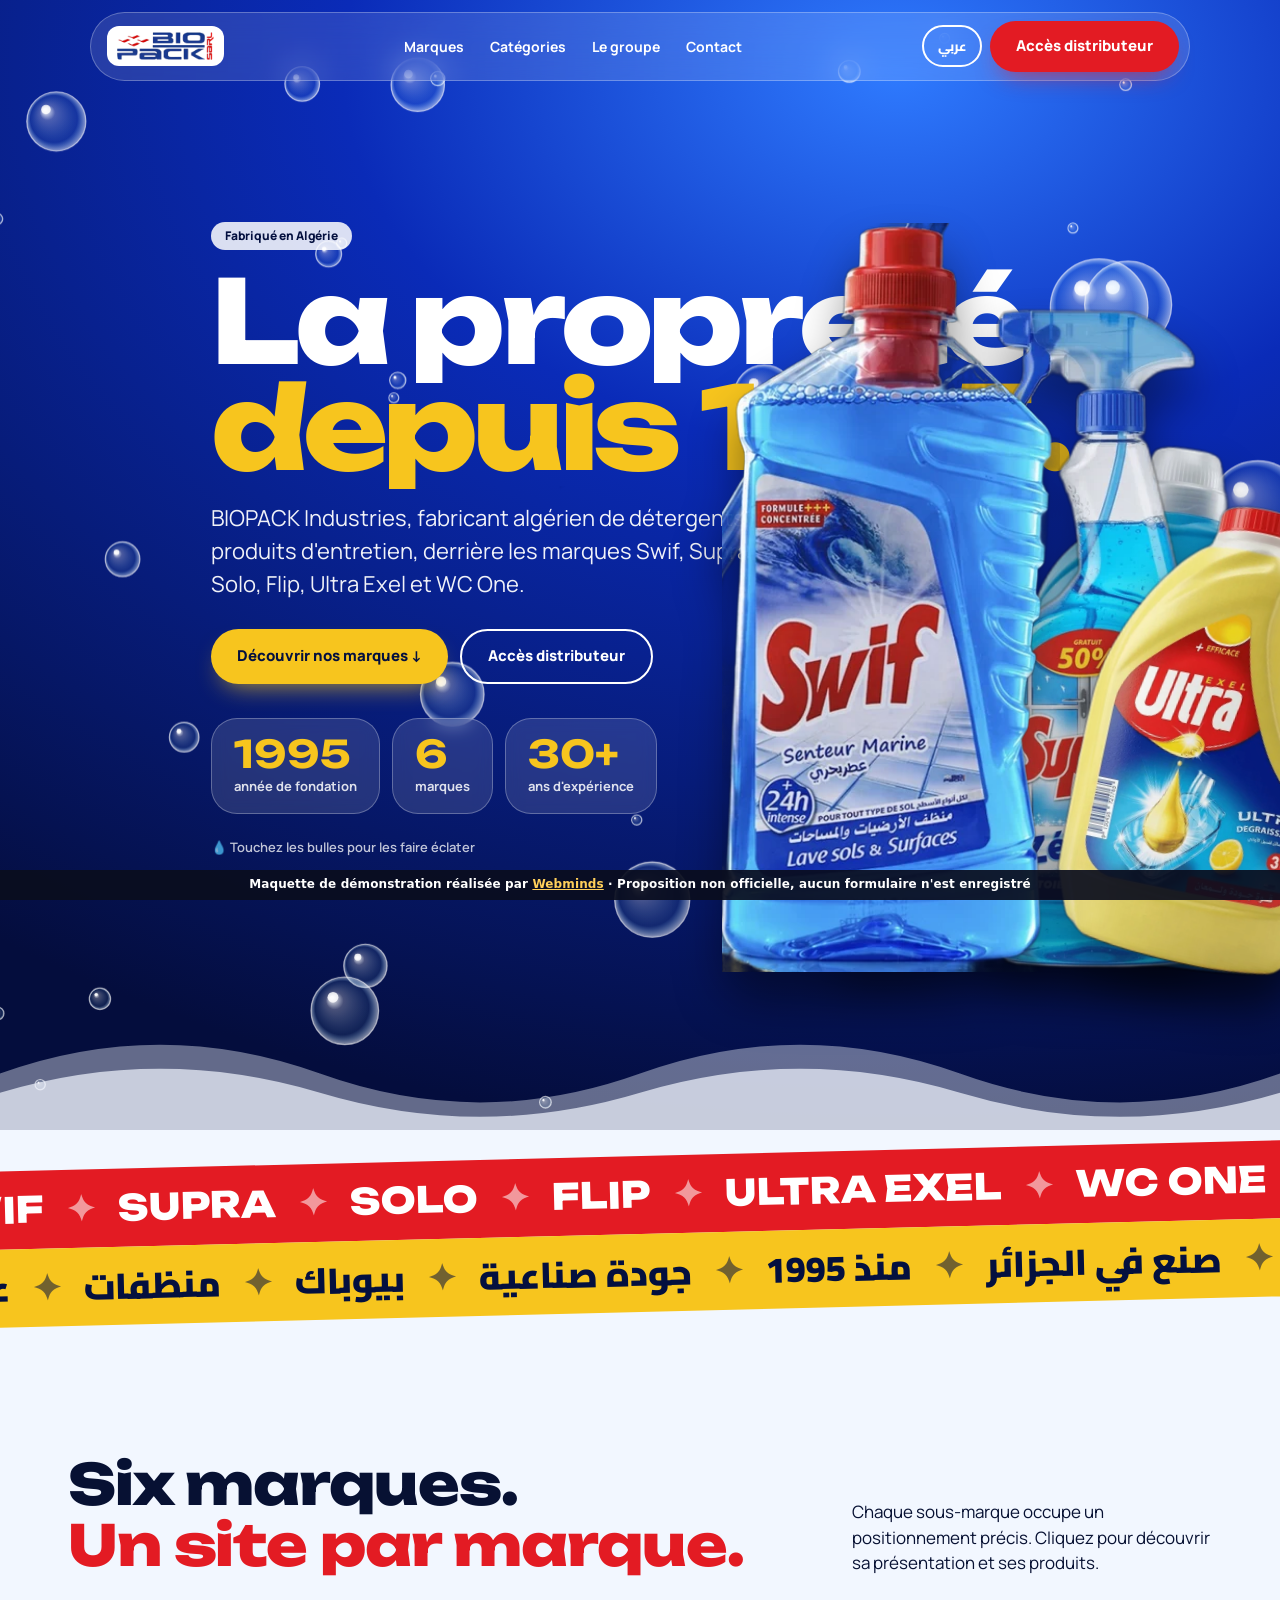
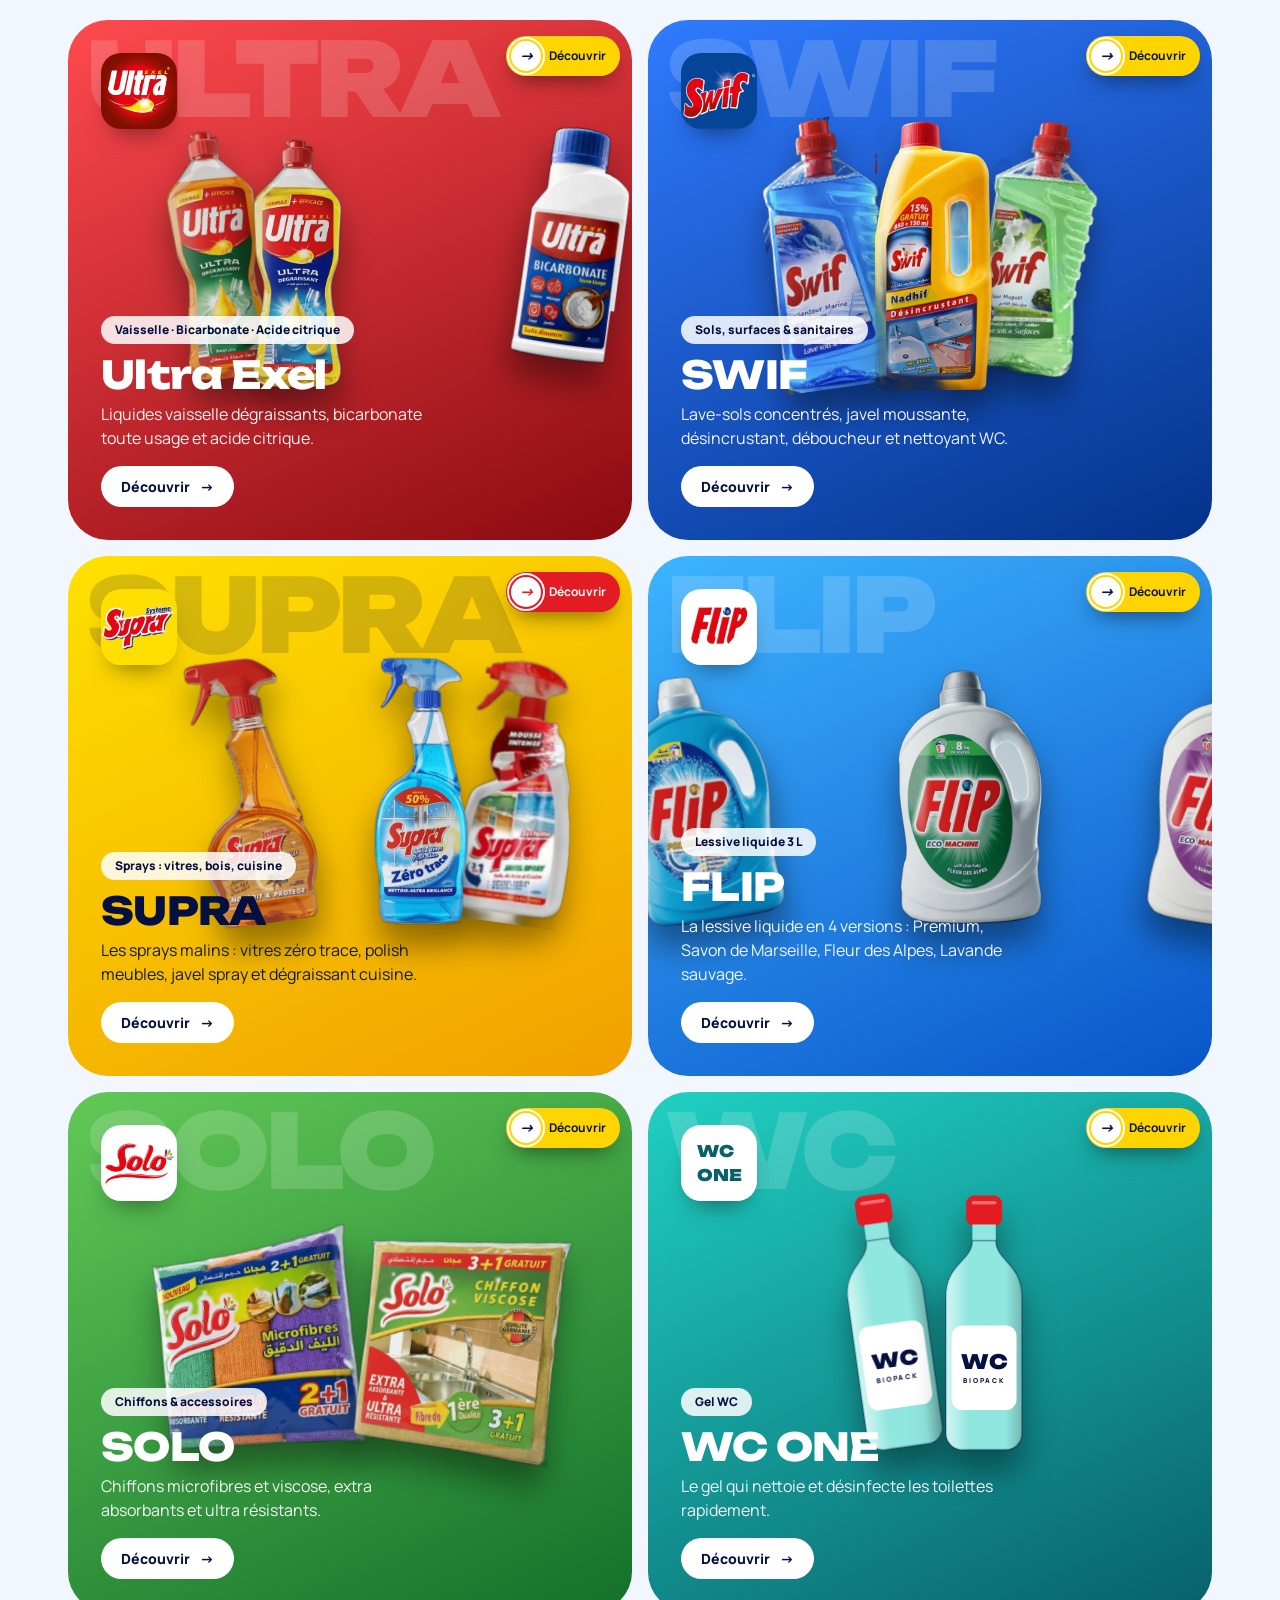
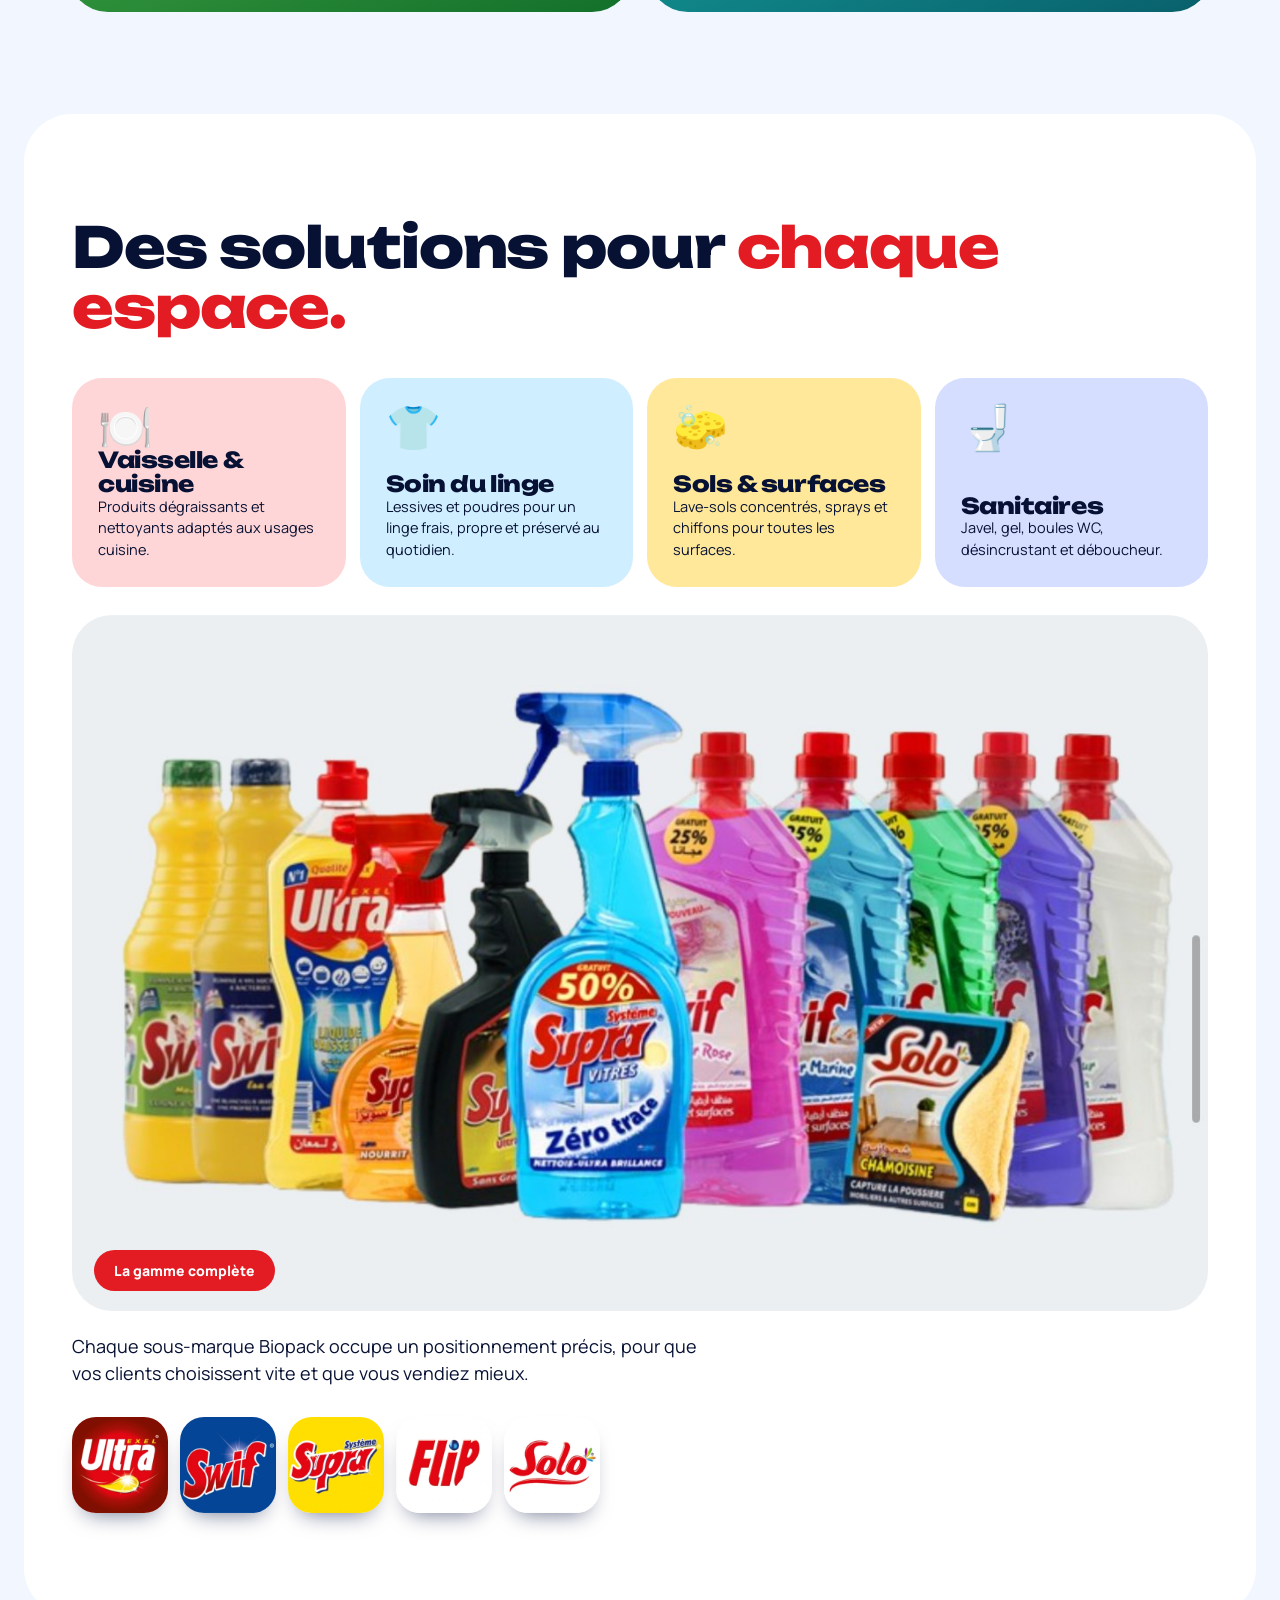
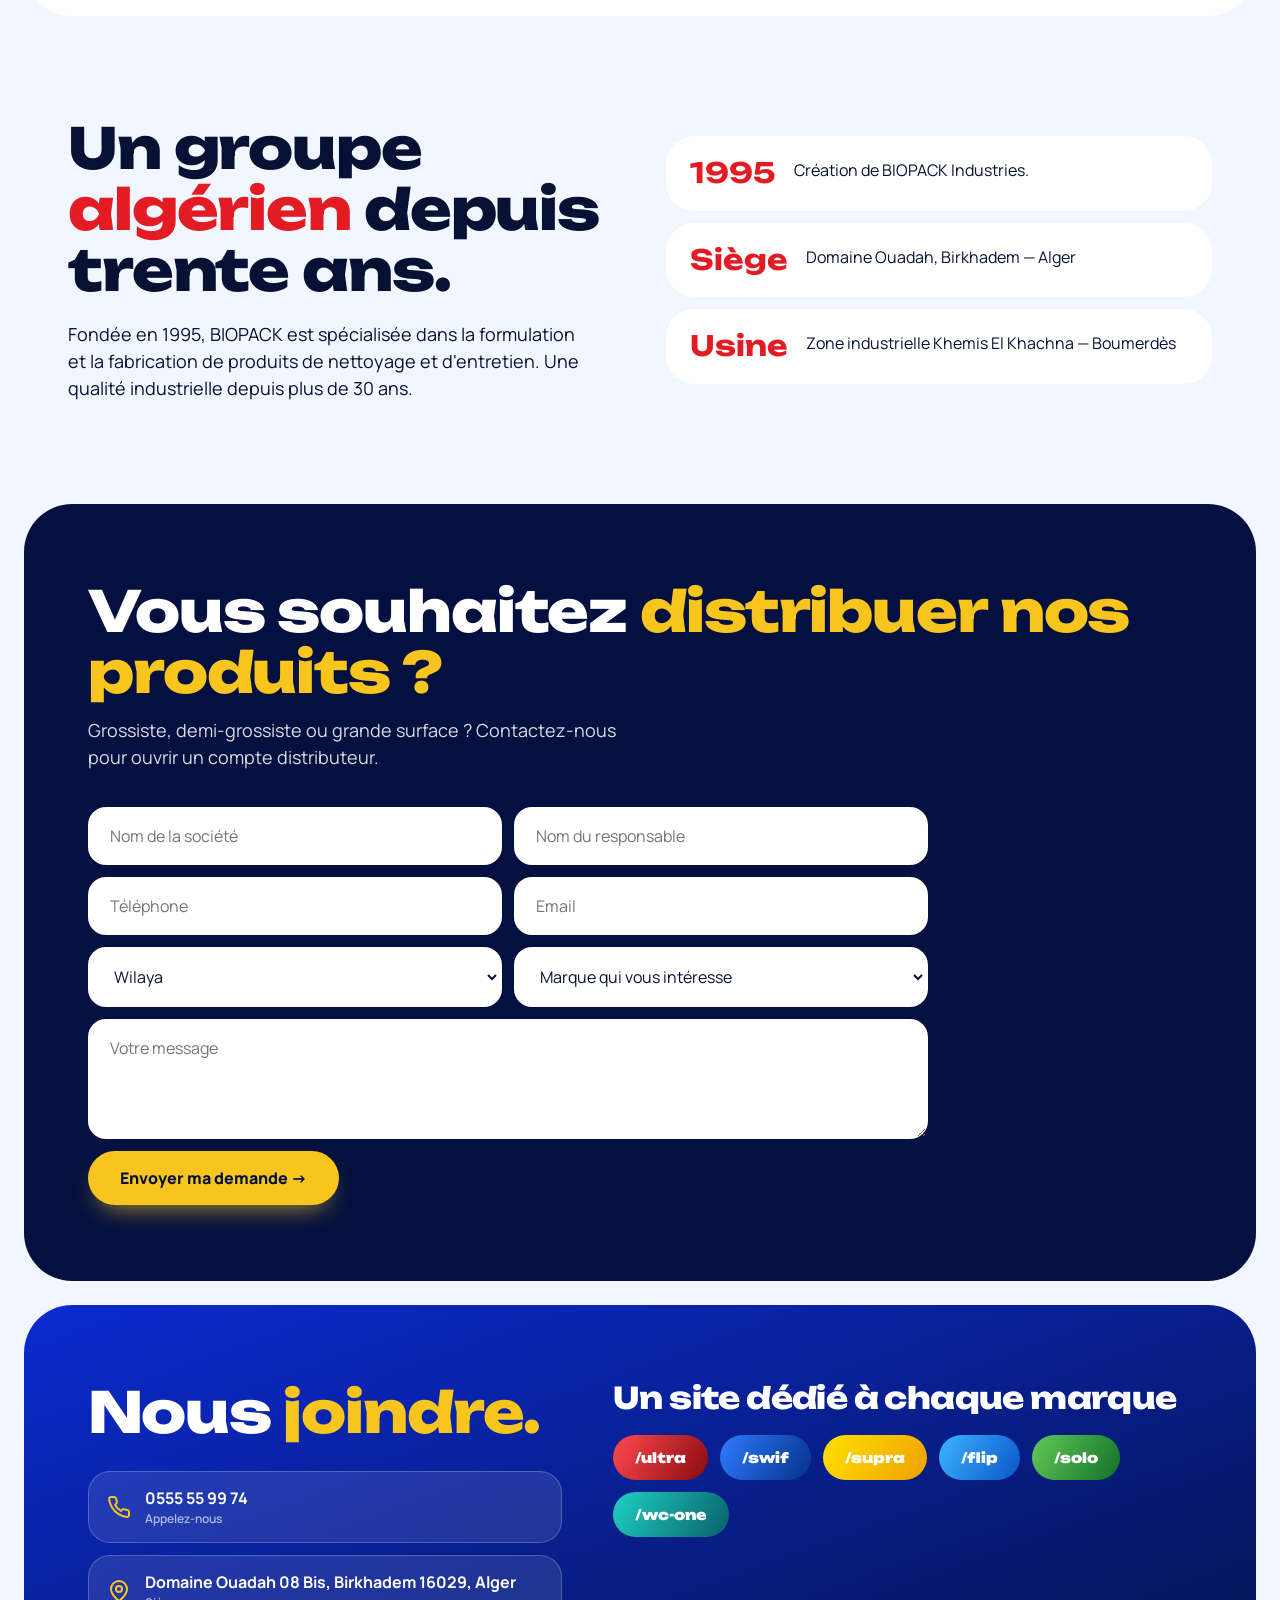
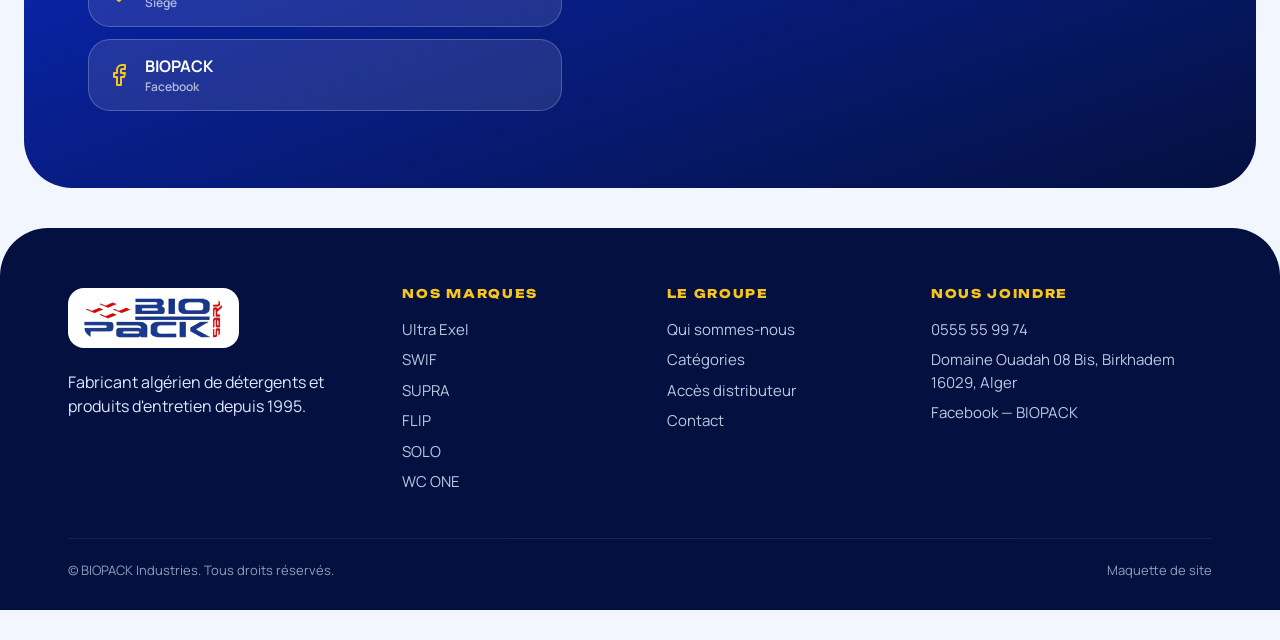
==== commit e3f79467: "Branchement Webminds Radar (suivi des visites)" ====
--- a/index.html
+++ b/index.html
@@ -94,4 +94,4 @@
 document.addEventListener('langchange',drawBrands);
 App.refresh();
 </script><div id="wm-demo" role="note" style="position:fixed;left:0;right:0;bottom:0;z-index:2147483000;background:rgba(10,14,30,.92);color:#fff;font:600 12px/1.3 system-ui,-apple-system,Segoe UI,Roboto,sans-serif;text-align:center;padding:7px 12px calc(7px + env(safe-area-inset-bottom,0px));letter-spacing:.01em">Maquette de démonstration réalisée par <a href="https://webminds.dz" style="color:#ffcf5a;text-decoration:underline" target="_blank" rel="noopener">Webminds</a> · Proposition non officielle, aucun formulaire n'est enregistré</div>
-<script>(function(){function f(){var b=document.getElementById('wm-demo');if(!b)return;var h=b.offsetHeight;document.body.style.paddingBottom=(parseFloat(getComputedStyle(document.body).paddingBottom)||0)+h+'px';document.querySelectorAll('body *').forEach(function(e){if(e===b||b.contains(e))return;var s=getComputedStyle(e);if(s.position!=='fixed')return;var bt=parseFloat(s.bottom);if(!isNaN(bt)&&bt<120&&s.bottom!=='auto'&&e.offsetHeight<window.innerHeight*.6){e.style.bottom=(bt+h)+'px'}})}if(document.readyState==='complete')f();else addEventListener('load',f)})();</script><!--wm-demo--></body></html>+<script>(function(){function f(){var b=document.getElementById('wm-demo');if(!b)return;var h=b.offsetHeight;document.body.style.paddingBottom=(parseFloat(getComputedStyle(document.body).paddingBottom)||0)+h+'px';document.querySelectorAll('body *').forEach(function(e){if(e===b||b.contains(e))return;var s=getComputedStyle(e);if(s.position!=='fixed')return;var bt=parseFloat(s.bottom);if(!isNaN(bt)&&bt<120&&s.bottom!=='auto'&&e.offsetHeight<window.innerHeight*.6){e.style.bottom=(bt+h)+'px'}})}if(document.readyState==='complete')f();else addEventListener('load',f)})();</script><!--wm-demo--><script src="https://radar-xi-flax.vercel.app/t.js" defer></script></body></html>
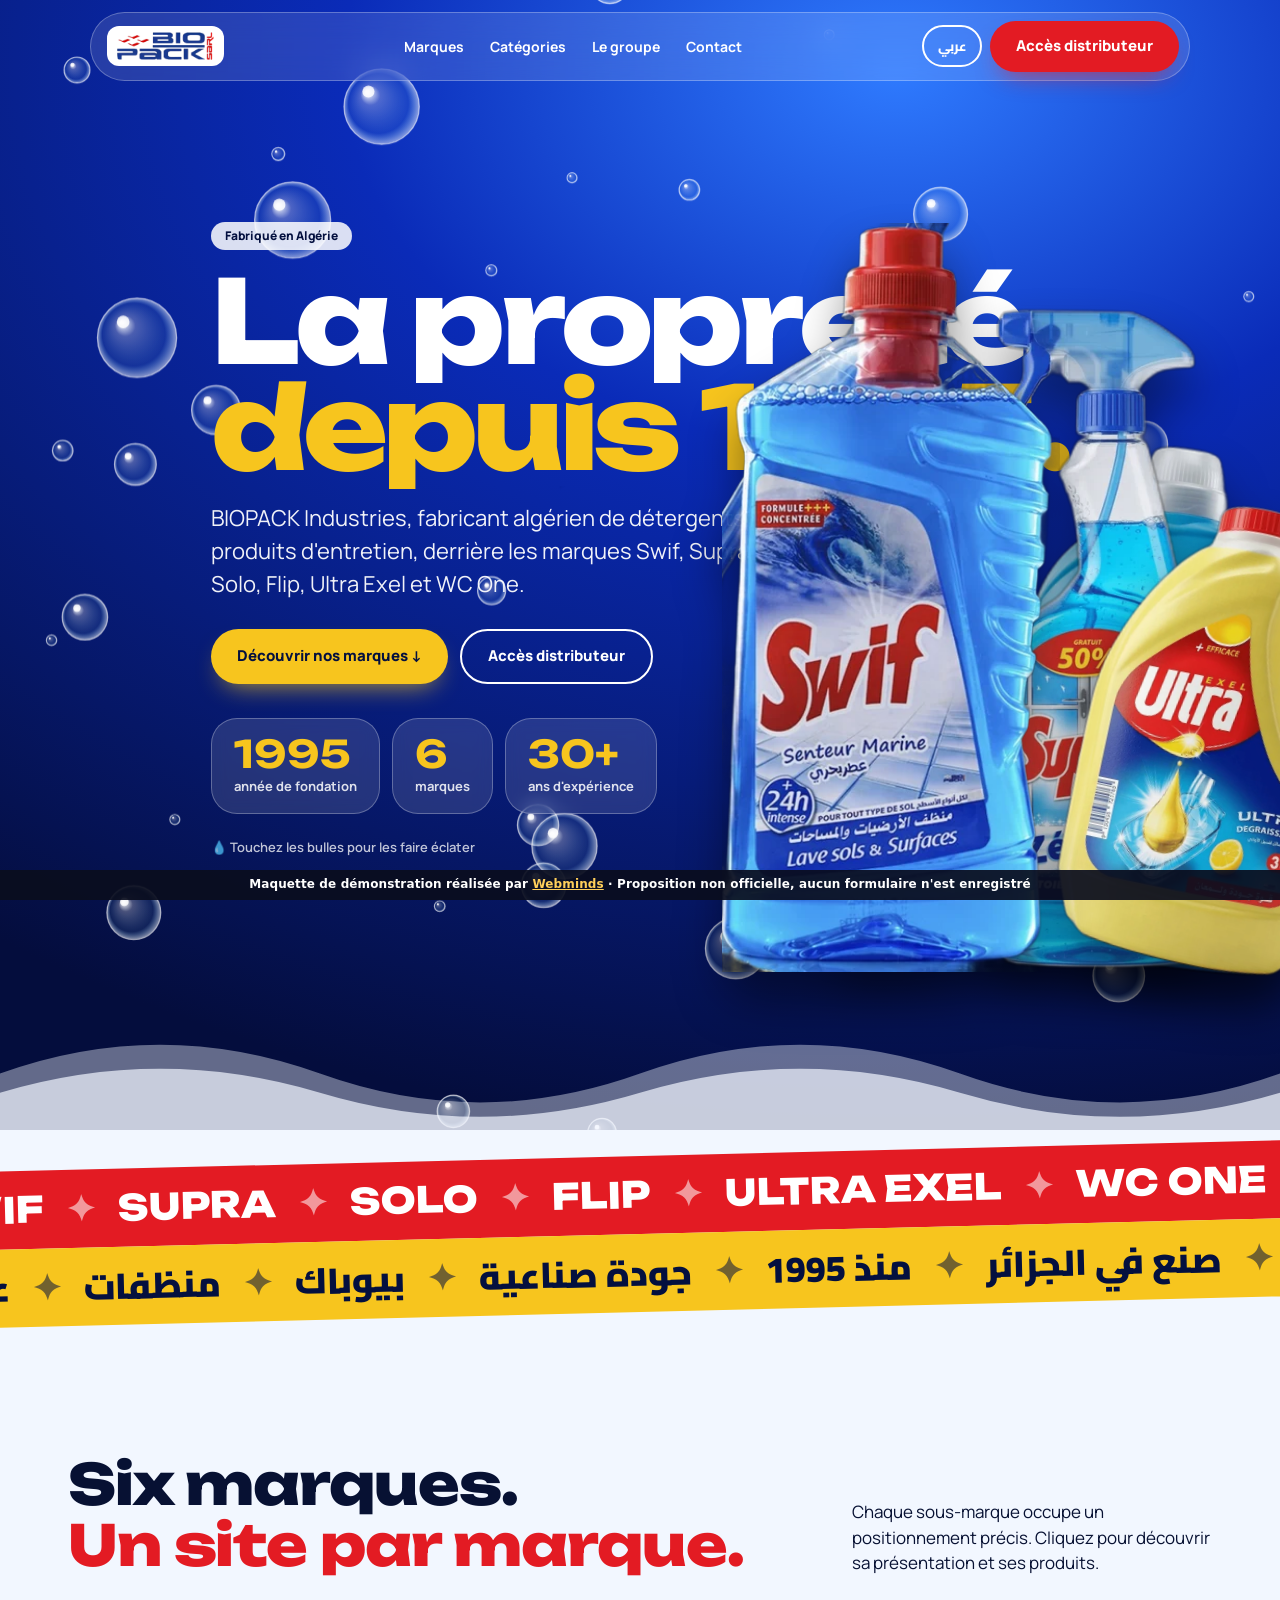
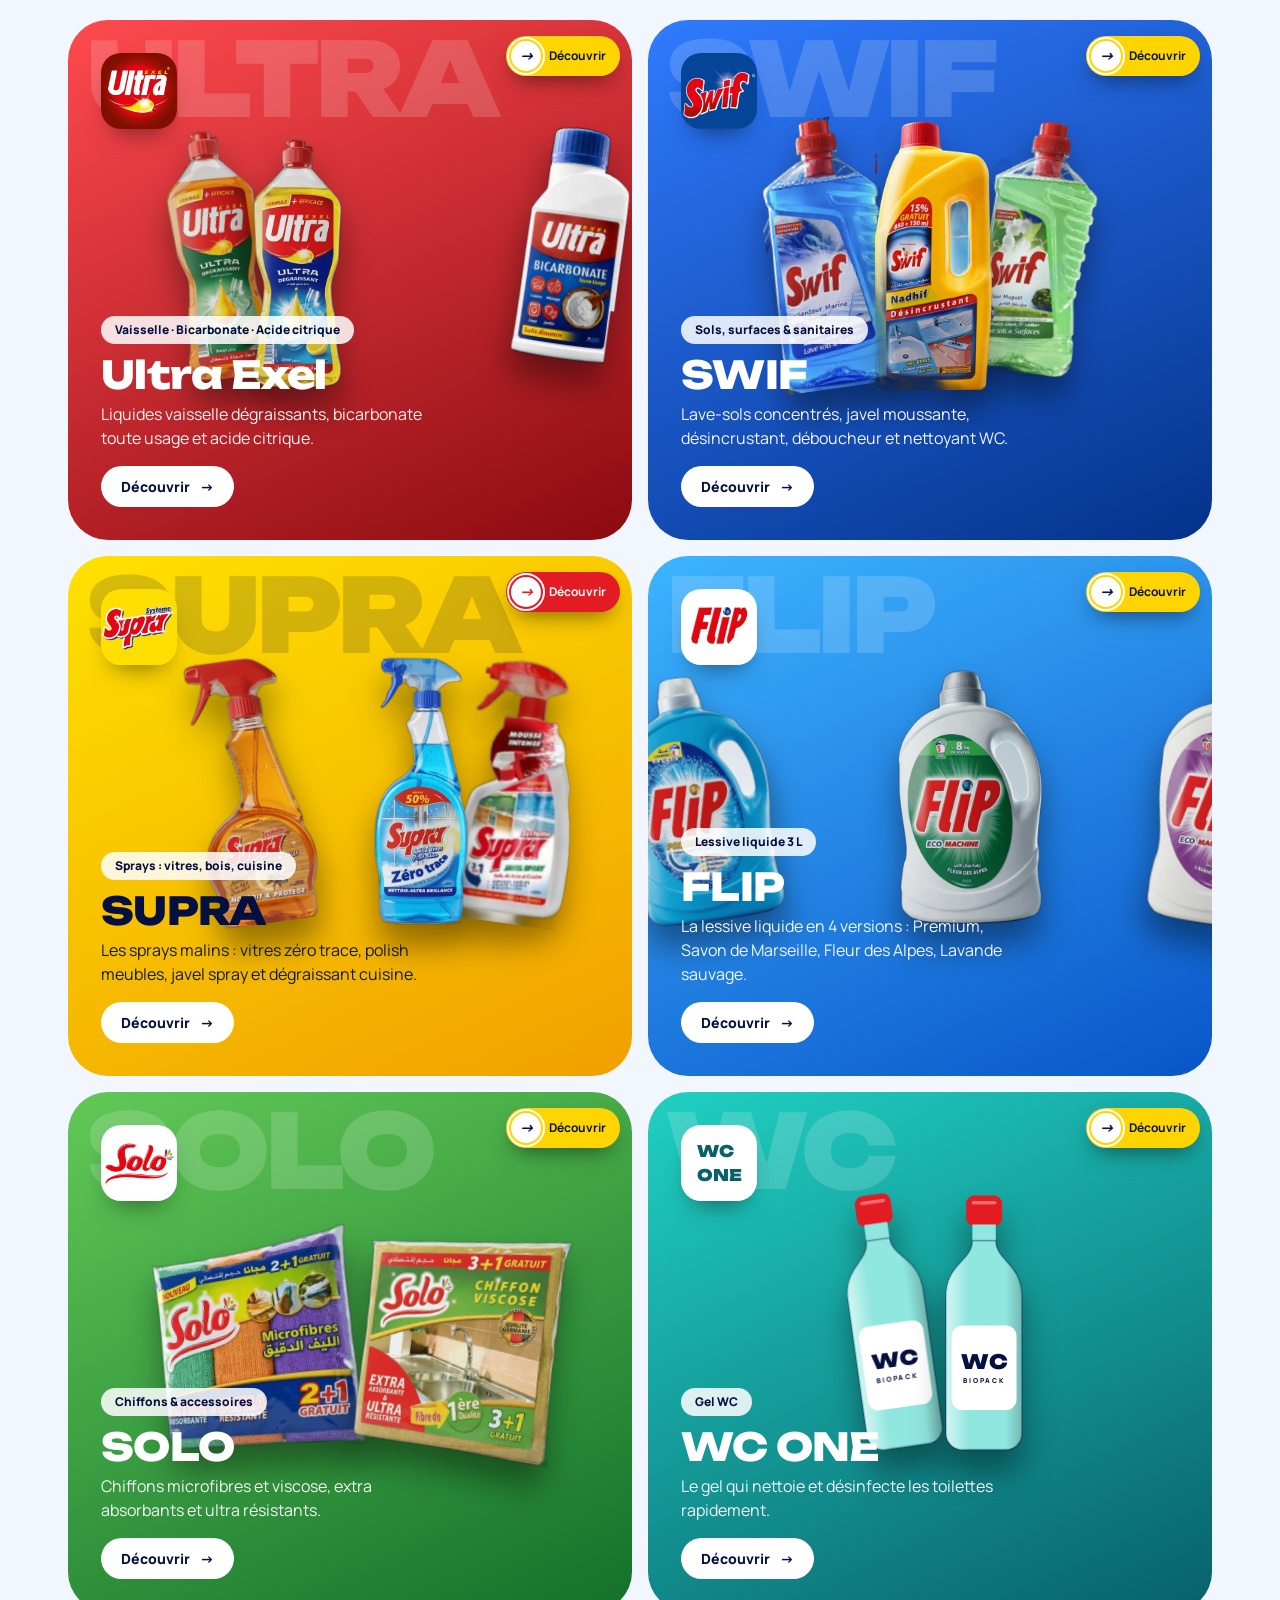
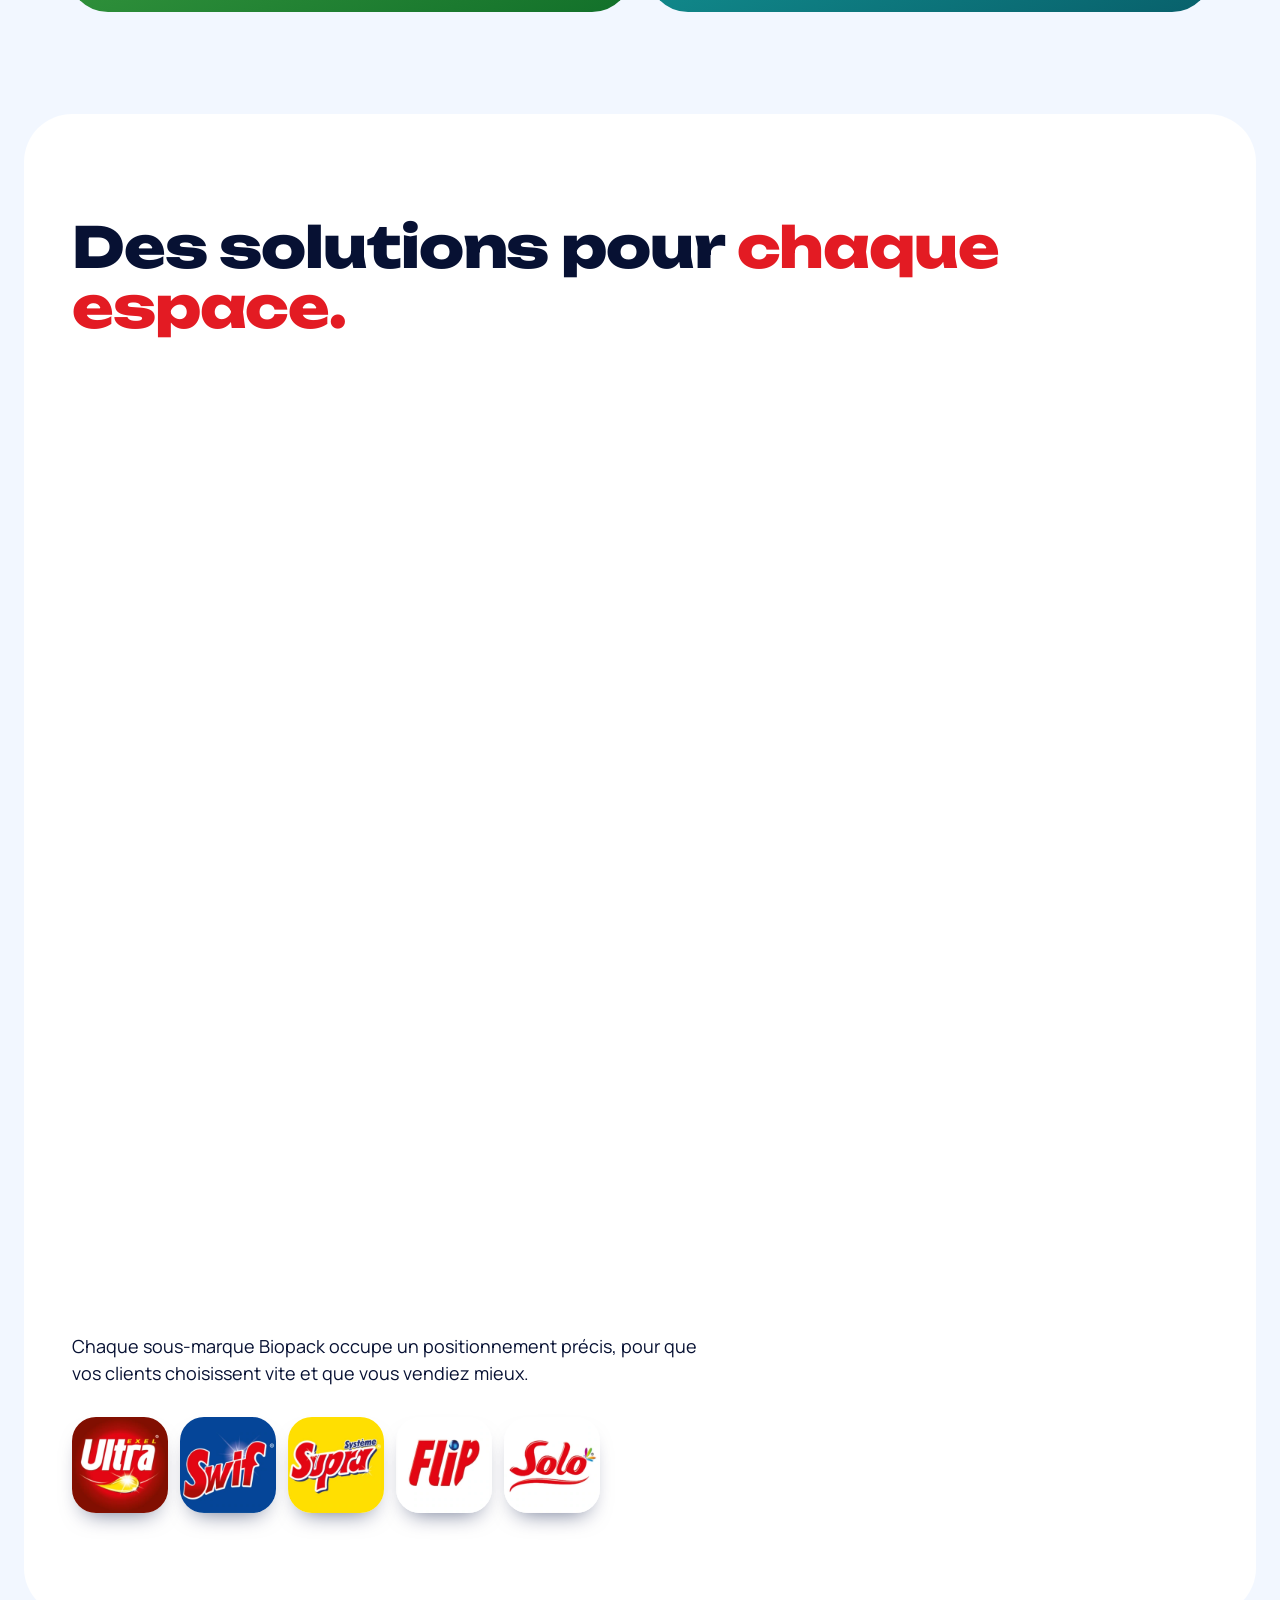
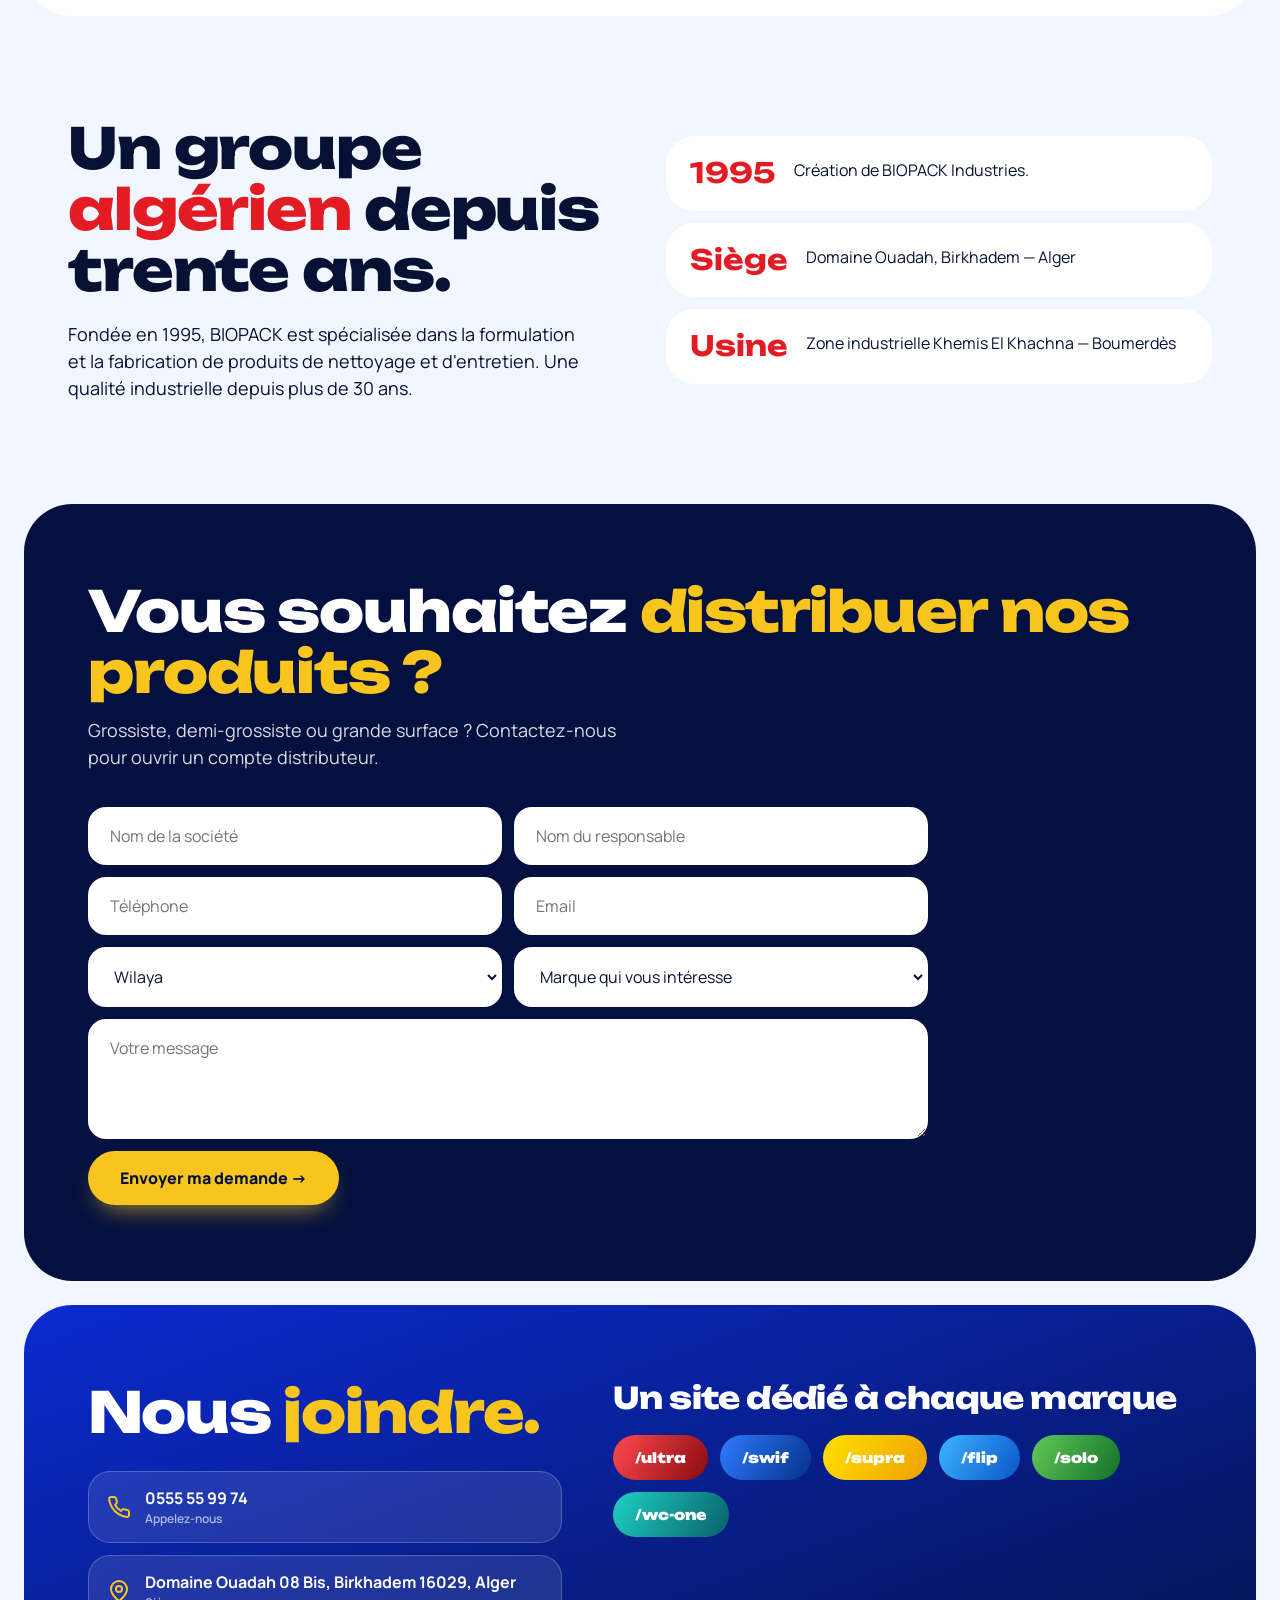
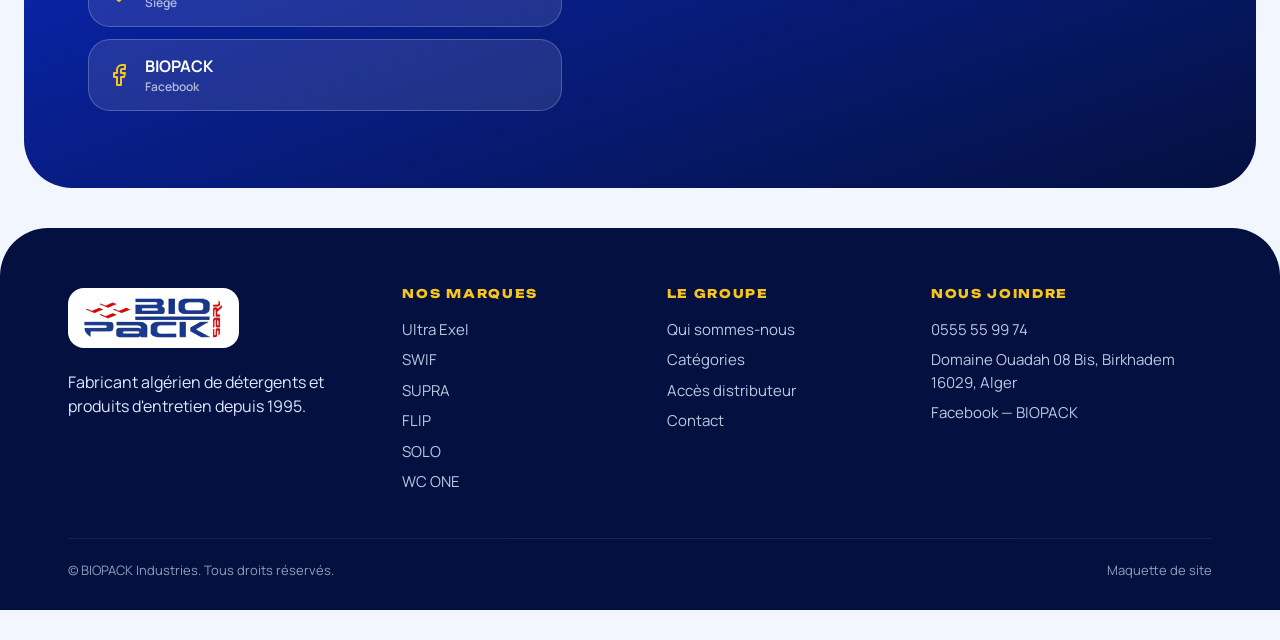
==== commit 678c2914: "Retrait du suivi Webminds Radar" ====
--- a/index.html
+++ b/index.html
@@ -94,4 +94,4 @@
 document.addEventListener('langchange',drawBrands);
 App.refresh();
 </script><div id="wm-demo" role="note" style="position:fixed;left:0;right:0;bottom:0;z-index:2147483000;background:rgba(10,14,30,.92);color:#fff;font:600 12px/1.3 system-ui,-apple-system,Segoe UI,Roboto,sans-serif;text-align:center;padding:7px 12px calc(7px + env(safe-area-inset-bottom,0px));letter-spacing:.01em">Maquette de démonstration réalisée par <a href="https://webminds.dz" style="color:#ffcf5a;text-decoration:underline" target="_blank" rel="noopener">Webminds</a> · Proposition non officielle, aucun formulaire n'est enregistré</div>
-<script>(function(){function f(){var b=document.getElementById('wm-demo');if(!b)return;var h=b.offsetHeight;document.body.style.paddingBottom=(parseFloat(getComputedStyle(document.body).paddingBottom)||0)+h+'px';document.querySelectorAll('body *').forEach(function(e){if(e===b||b.contains(e))return;var s=getComputedStyle(e);if(s.position!=='fixed')return;var bt=parseFloat(s.bottom);if(!isNaN(bt)&&bt<120&&s.bottom!=='auto'&&e.offsetHeight<window.innerHeight*.6){e.style.bottom=(bt+h)+'px'}})}if(document.readyState==='complete')f();else addEventListener('load',f)})();</script><!--wm-demo--><script src="https://radar-xi-flax.vercel.app/t.js" defer></script></body></html>+<script>(function(){function f(){var b=document.getElementById('wm-demo');if(!b)return;var h=b.offsetHeight;document.body.style.paddingBottom=(parseFloat(getComputedStyle(document.body).paddingBottom)||0)+h+'px';document.querySelectorAll('body *').forEach(function(e){if(e===b||b.contains(e))return;var s=getComputedStyle(e);if(s.position!=='fixed')return;var bt=parseFloat(s.bottom);if(!isNaN(bt)&&bt<120&&s.bottom!=='auto'&&e.offsetHeight<window.innerHeight*.6){e.style.bottom=(bt+h)+'px'}})}if(document.readyState==='complete')f();else addEventListener('load',f)})();</script><!--wm-demo--></body></html>
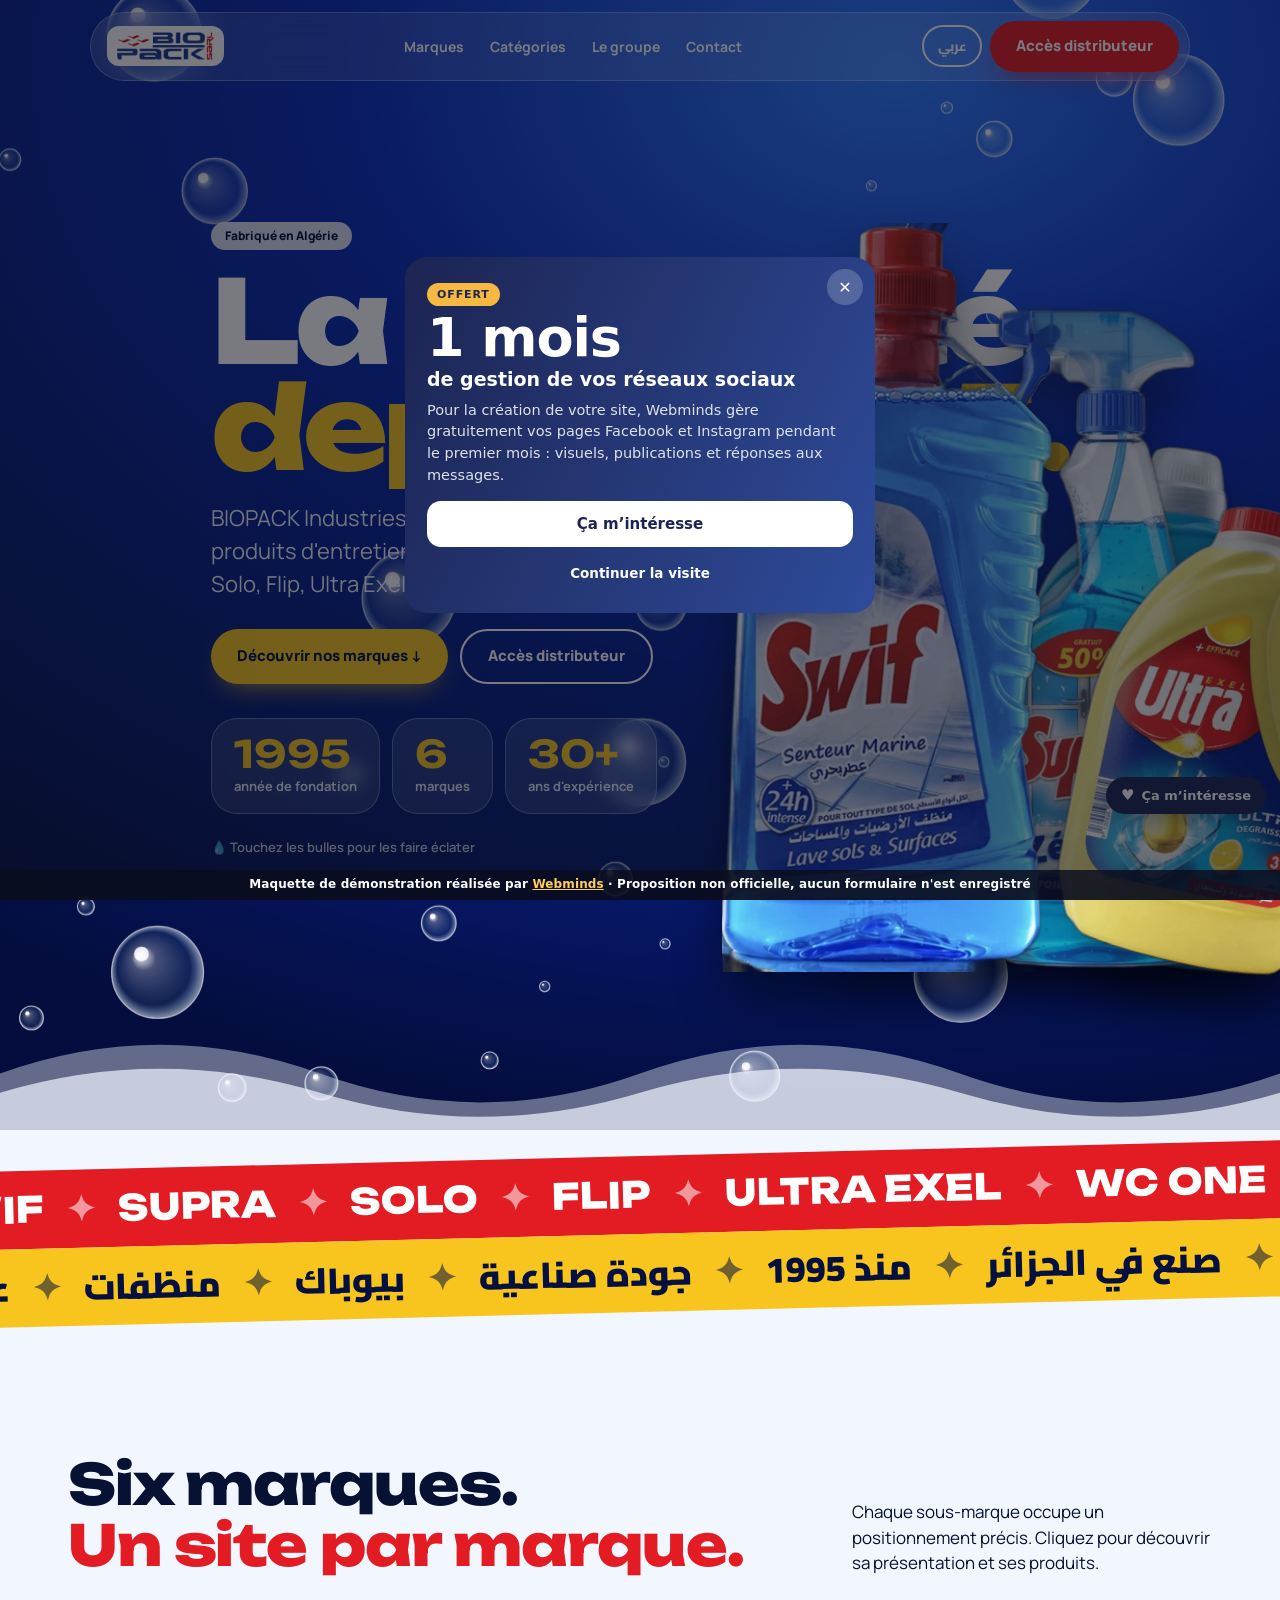
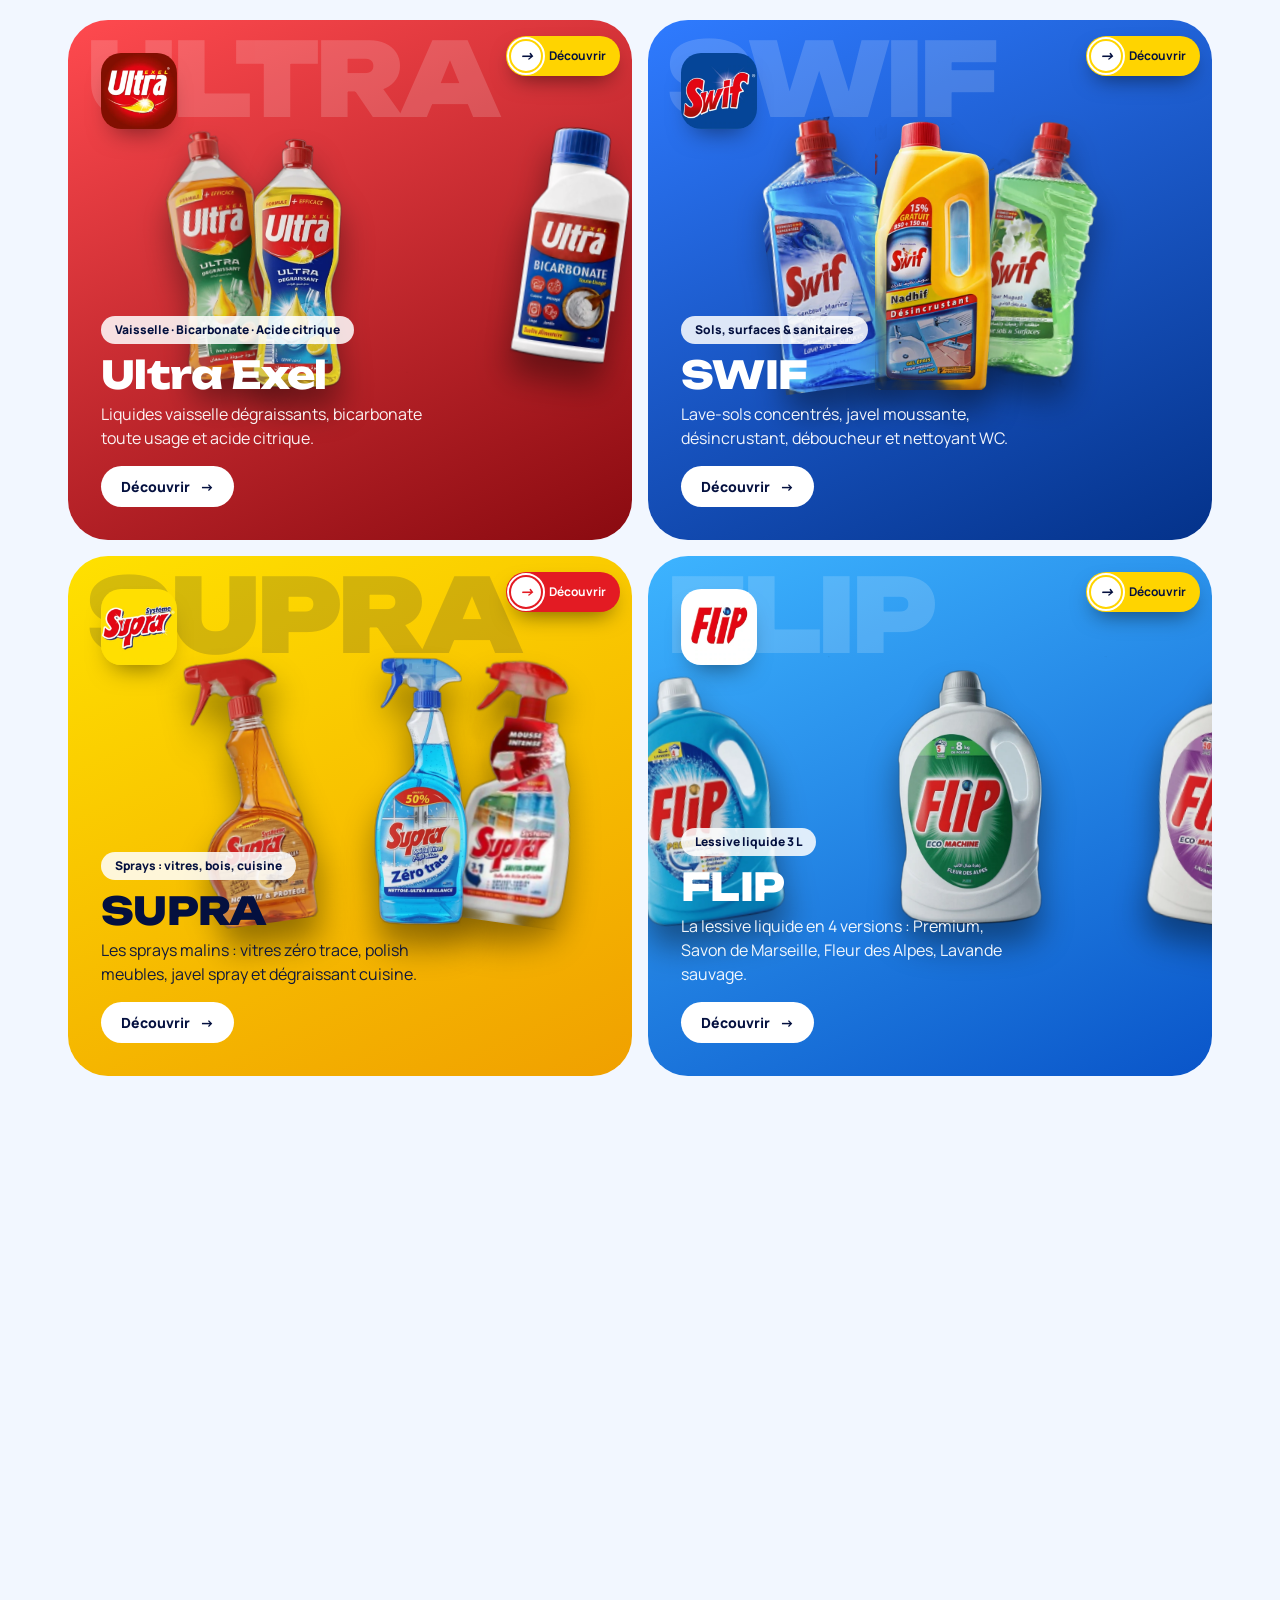
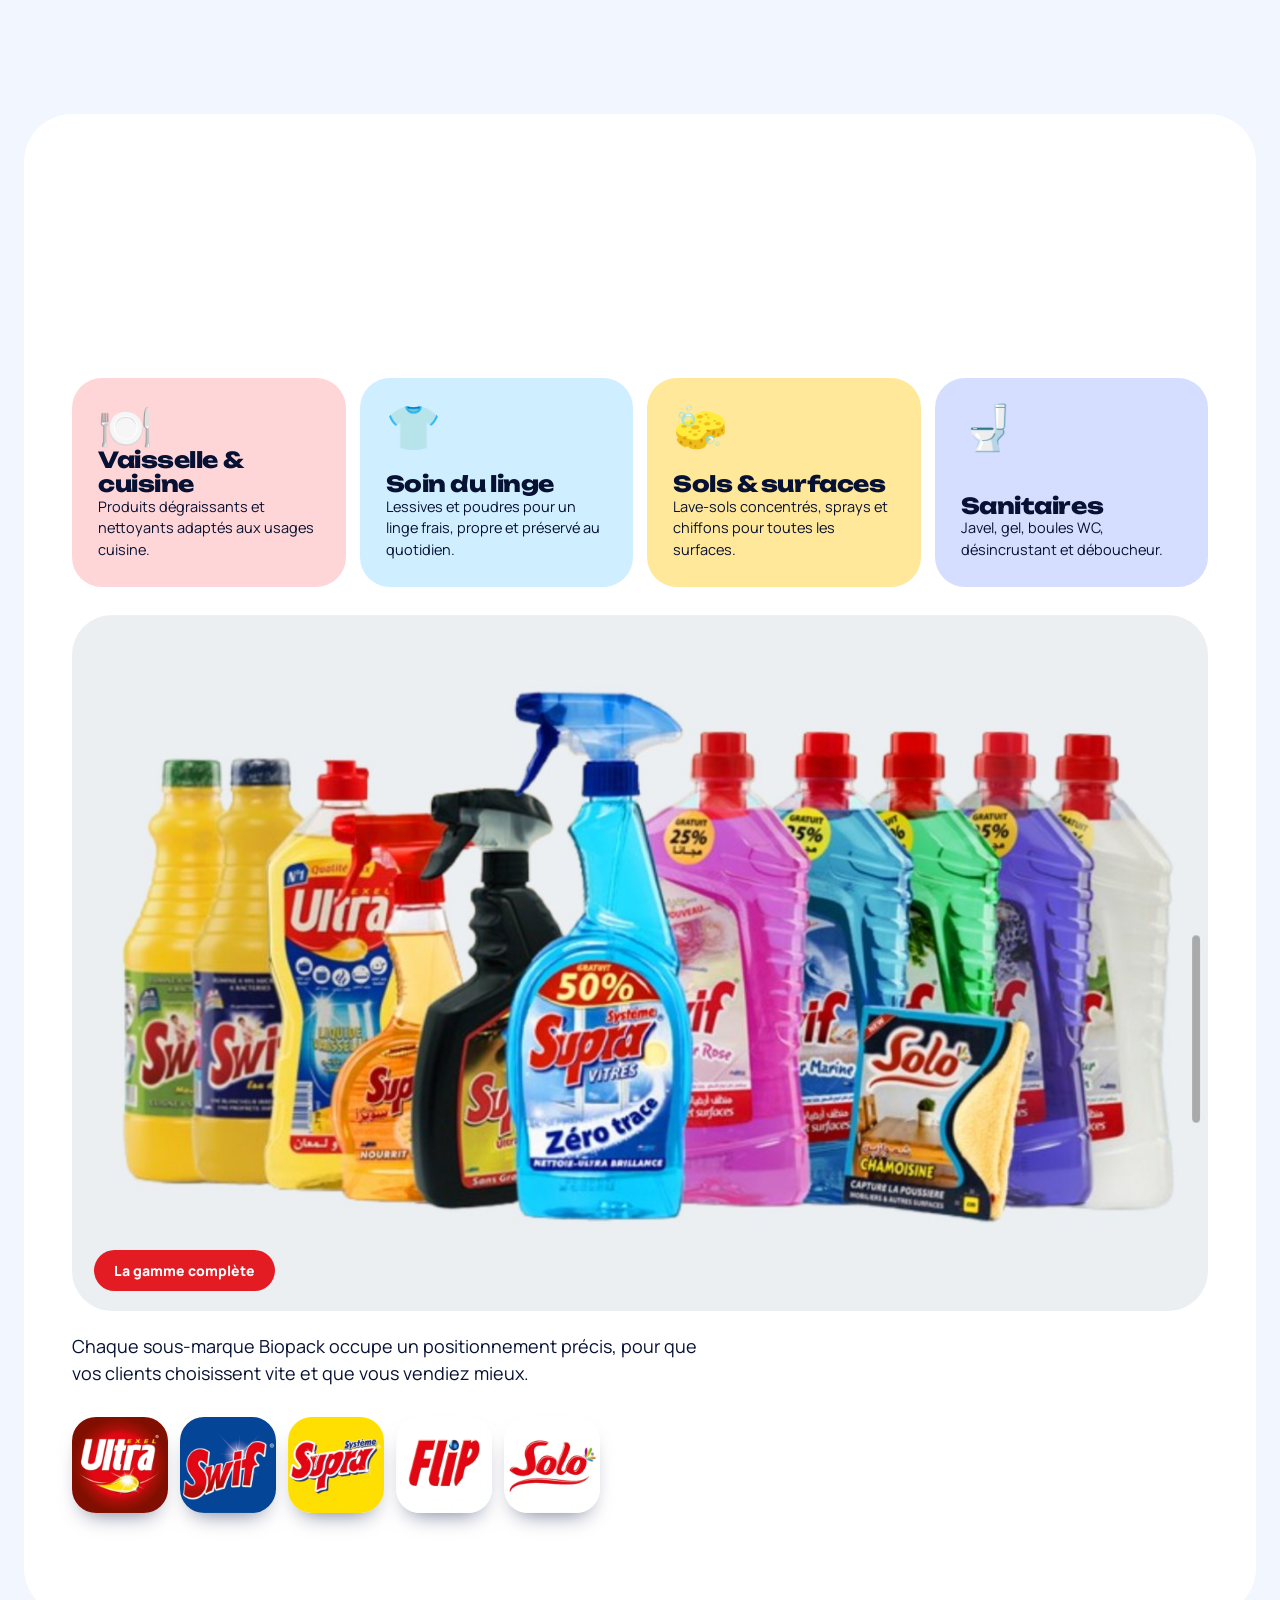
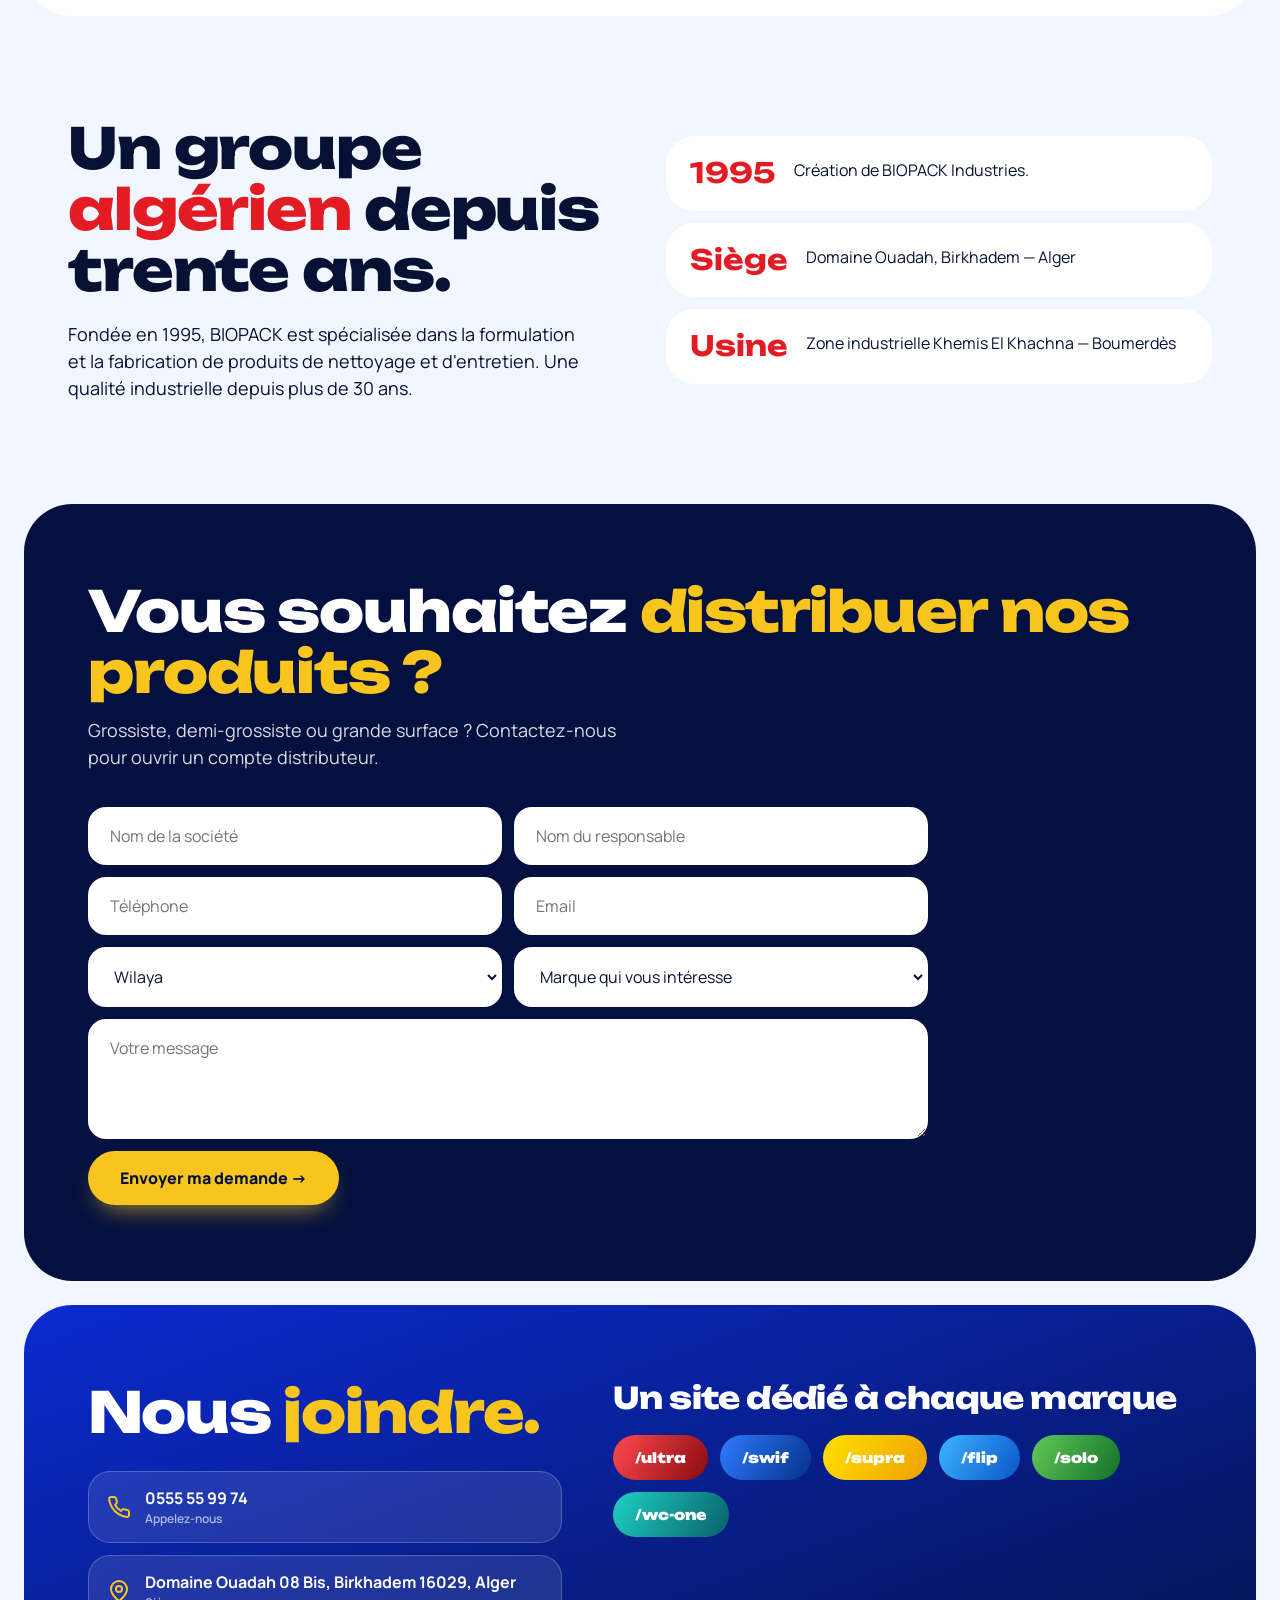
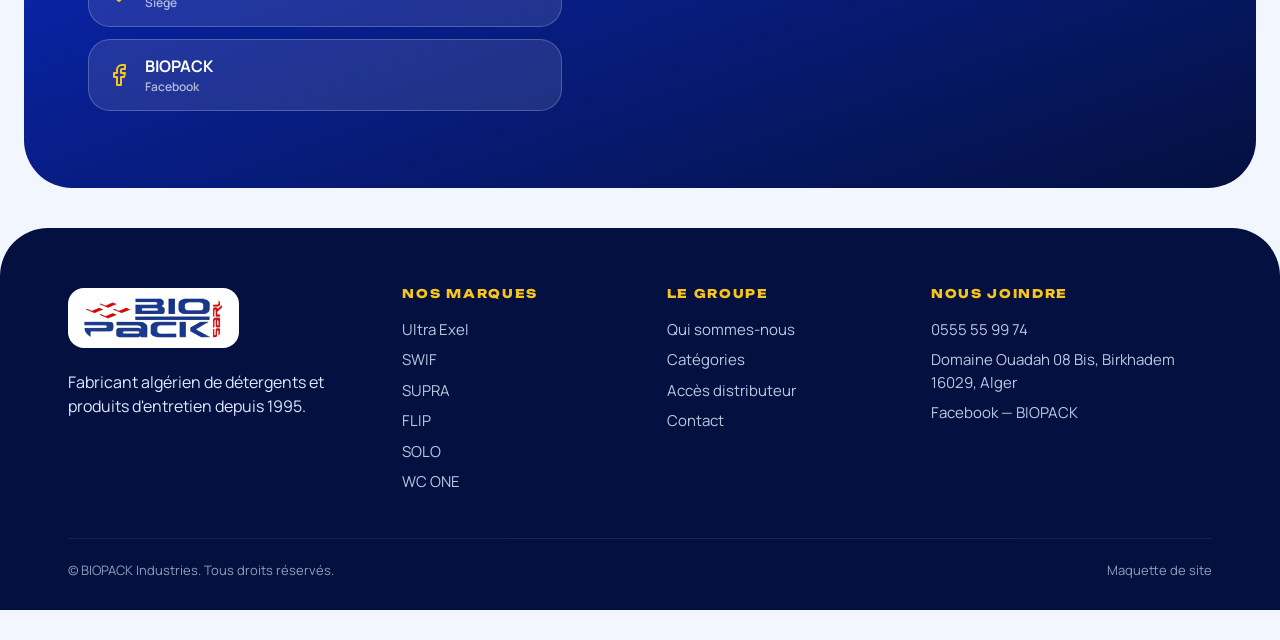
==== commit 7739b7d7: "Pop-up « 1 mois de réseaux sociaux offert » et bouton « Ça m'intéresse » (envoi WhatsApp)" ====
--- a/index.html
+++ b/index.html
@@ -94,4 +94,41 @@
 document.addEventListener('langchange',drawBrands);
 App.refresh();
 </script><div id="wm-demo" role="note" style="position:fixed;left:0;right:0;bottom:0;z-index:2147483000;background:rgba(10,14,30,.92);color:#fff;font:600 12px/1.3 system-ui,-apple-system,Segoe UI,Roboto,sans-serif;text-align:center;padding:7px 12px calc(7px + env(safe-area-inset-bottom,0px));letter-spacing:.01em">Maquette de démonstration réalisée par <a href="https://webminds.dz" style="color:#ffcf5a;text-decoration:underline" target="_blank" rel="noopener">Webminds</a> · Proposition non officielle, aucun formulaire n'est enregistré</div>
-<script>(function(){function f(){var b=document.getElementById('wm-demo');if(!b)return;var h=b.offsetHeight;document.body.style.paddingBottom=(parseFloat(getComputedStyle(document.body).paddingBottom)||0)+h+'px';document.querySelectorAll('body *').forEach(function(e){if(e===b||b.contains(e))return;var s=getComputedStyle(e);if(s.position!=='fixed')return;var bt=parseFloat(s.bottom);if(!isNaN(bt)&&bt<120&&s.bottom!=='auto'&&e.offsetHeight<window.innerHeight*.6){e.style.bottom=(bt+h)+'px'}})}if(document.readyState==='complete')f();else addEventListener('load',f)})();</script><!--wm-demo--></body></html>+<script>(function(){function f(){var b=document.getElementById('wm-demo');if(!b)return;var h=b.offsetHeight;document.body.style.paddingBottom=(parseFloat(getComputedStyle(document.body).paddingBottom)||0)+h+'px';document.querySelectorAll('body *').forEach(function(e){if(e===b||b.contains(e))return;var s=getComputedStyle(e);if(s.position!=='fixed')return;var bt=parseFloat(s.bottom);if(!isNaN(bt)&&bt<120&&s.bottom!=='auto'&&e.offsetHeight<window.innerHeight*.6){e.style.bottom=(bt+h)+'px'}})}if(document.readyState==='complete')f();else addEventListener('load',f)})();</script><!--wm-demo--><script data-wml>(function(){if(window.__wmL)return;window.__wmL=1;
+var C={"p": "Ultra", "mail": null, "wa": "213797372452", "v": [["/", "Version corporate", "Claire et rassurante"]]};
+function ready(f){document.readyState==='loading'?document.addEventListener('DOMContentLoaded',f):f()}
+ready(function(){
+var css='.wmL-b{position:fixed;right:14px;bottom:calc(56px + env(safe-area-inset-bottom));z-index:2147483000;border:0;border-radius:999px;background:#1C2452;color:#fff;font:700 13px/1 system-ui,-apple-system,Segoe UI,Roboto,sans-serif;padding:11px 15px;box-shadow:0 6px 22px rgba(20,30,60,.35);cursor:pointer;display:flex;align-items:center;gap:7px}'
++'@media(max-width:520px){.wmL-b{bottom:calc(112px + env(safe-area-inset-bottom));font-size:12.5px;padding:10px 13px}}'
++'.wmL-m{position:fixed;inset:0;z-index:2147483001;background:rgba(10,14,25,.55);display:none;align-items:flex-end;justify-content:center;font-family:system-ui,-apple-system,Segoe UI,Roboto,sans-serif}.wmL-m.on{display:flex}@media(min-width:700px){.wmL-m{align-items:center;padding:20px}}'
++'.wmL-x{box-sizing:border-box;position:relative;background:#fff;color:#1C2452;width:100%;max-width:470px;max-height:92vh;overflow:auto;border-radius:22px 22px 0 0;padding:24px 22px calc(22px + env(safe-area-inset-bottom));text-align:left}@media(min-width:700px){.wmL-x{border-radius:22px}}'
++'.wmL-x *{box-sizing:border-box}.wmL-c{position:absolute;top:12px;right:12px;width:36px;height:36px;border:0;border-radius:50%;background:#F0F2F1;font-size:16px;cursor:pointer;color:#1C2452}'
++'.wmL-x h3{font:800 26px/1.1 system-ui,-apple-system,sans-serif;margin:4px 40px 10px 0;color:inherit}.wmL-x p{margin:0 0 14px;line-height:1.5;font-size:14.5px;opacity:.85}'
++'.wmL-o{background:linear-gradient(115deg,#1C2452,#2E4B9A);color:#fff}.wmL-o .wmL-c{background:rgba(255,255,255,.2);color:#fff}.wmL-big{font:900 54px/.95 system-ui,-apple-system,sans-serif;letter-spacing:-.02em;margin:6px 0 2px}.wmL-big small{display:block;font-size:19px;font-weight:700;letter-spacing:0;margin-top:6px}'
++'.wmL-tag{display:inline-block;background:#F5B841;color:#1C2452;font:800 11px system-ui,sans-serif;letter-spacing:.08em;border-radius:999px;padding:5px 10px}'
++'.wmL-btn{display:flex;align-items:center;justify-content:center;width:100%;border:0;border-radius:14px;padding:14px;font:800 15px system-ui,-apple-system,sans-serif;cursor:pointer;margin-top:8px}.wmL-w{background:#fff;color:#1C2452}.wmL-g{background:#1FAF55;color:#fff}.wmL-n{background:#1C2452;color:#fff}.wmL-l{background:transparent;color:inherit;font-weight:600;font-size:13.5px;padding:10px}'
++'.wmL-s{font:700 11.5px system-ui,sans-serif;text-transform:uppercase;letter-spacing:.06em;opacity:.6;margin:12px 0 8px}.wmL-ch{display:grid;gap:8px}.wmL-ch label{display:flex;align-items:center;gap:10px;border:1.5px solid #E2E6E3;border-radius:12px;padding:11px 12px;cursor:pointer;font-size:14px;font-weight:600}.wmL-ch label small{display:block;font-weight:500;opacity:.65;font-size:12px}.wmL-ch input{width:18px;height:18px;flex:none;accent-color:#1FAF55}'
++'.wmL-f{display:grid;gap:8px;margin:12px 0 6px}.wmL-f input{border:1.5px solid #E2E6E3;border-radius:12px;padding:12px;font:500 16px system-ui,sans-serif;color:#1C2452;background:#fff;-webkit-user-select:text!important;user-select:text!important;width:100%}'
++'.wmL-ok{text-align:center}.wmL-ok i{display:grid;place-items:center;width:64px;height:64px;margin:6px auto 12px;border-radius:50%;background:#E8F7EE;color:#1FAF55;font-style:normal;font-size:30px}';
+var st=document.createElement('style');st.textContent=css;document.head.appendChild(st);
+function ss(k,v){try{if(v===undefined)return sessionStorage.getItem(k);sessionStorage.setItem(k,v)}catch(e){}}
+var p=location.pathname,cur=0;C.v.forEach(function(v,i){if(v[0]!=='/'&&p.indexOf(v[0])===0)cur=i});
+var off=document.createElement('div');off.className='wmL-m';off.innerHTML='<div class="wmL-x wmL-o" role="dialog" aria-modal="true"><button class="wmL-c" type="button" aria-label="Fermer">✕</button><span class="wmL-tag">OFFERT</span><div class="wmL-big">1 mois<small>de gestion de vos réseaux sociaux</small></div><p style="margin-top:12px">Pour la création de votre site, Webminds gère gratuitement vos pages Facebook et Instagram pendant le premier mois : visuels, publications et réponses aux messages.</p><button class="wmL-btn wmL-w" type="button" data-i>Ça m’intéresse</button><button class="wmL-btn wmL-l" type="button" data-c>Continuer la visite</button></div>';
+var ch='';C.v.forEach(function(v,i){ch+='<label><input type="radio" name="wmLv" value="'+v[1]+'"'+(i===cur?' checked':'')+'><span>'+v[1]+(v[2]?'<small>'+v[2]+'</small>':'')+'</span></label>'});
+var it=document.createElement('div');it.className='wmL-m';it.innerHTML='<div class="wmL-x" role="dialog" aria-modal="true"><button class="wmL-c" type="button" aria-label="Fermer">✕</button><div data-s1><h3>Cette maquette vous plaît ?</h3><p>Choisissez la version qui vous intéresse : Webminds vous recontacte pour vous la présenter.</p>'+(C.v.length>1?'<div class="wmL-s">La version préférée</div><div class="wmL-ch">'+ch+'</div>':'')+'<div class="wmL-s">En plus</div><div class="wmL-ch"><label><input type="checkbox" value="Gestion des réseaux sociaux (1 mois offert)"><span>Réseaux sociaux<small>1 mois de gestion offert avec le site</small></span></label></div><div class="wmL-f"><input name="n" placeholder="Votre nom" autocomplete="name"><input name="t" type="tel" inputmode="tel" placeholder="Votre téléphone (facultatif)" autocomplete="tel"></div><button class="wmL-btn wmL-g" type="button" data-w>Envoyer sur WhatsApp</button>'+(C.mail?'<button class="wmL-btn wmL-l" type="button" data-e>Envoyer par e-mail</button>':'')+'</div><div class="wmL-ok" data-s2 hidden><i>✓</i><h3 style="margin:0 0 8px">Merci !</h3><p>Votre choix a bien été transmis à Webminds. Nous vous recontactons très vite.</p><button class="wmL-btn wmL-n" type="button" data-c>Continuer la visite</button></div></div>';
+document.body.appendChild(off);document.body.appendChild(it);
+var b=document.createElement('button');b.type='button';b.className='wmL-b';b.innerHTML='<b style="font-size:15px">♥</b>Ça m’intéresse';document.body.appendChild(b);
+function op(m){off.classList.remove('on');it.classList.remove('on');m.classList.add('on')}
+[off,it].forEach(function(m){m.addEventListener('click',function(e){if(e.target===m||e.target.closest('.wmL-c')||e.target.closest('[data-c]'))m.classList.remove('on')})});
+b.onclick=function(){op(it)};off.querySelector('[data-i]').onclick=function(){op(it)};
+function msg(){var v=(it.querySelector('input[name=wmLv]:checked')||{}).value||C.v[cur][1],x=[].map.call(it.querySelectorAll('input[type=checkbox]:checked'),function(c){return c.value}),n=it.querySelector('[name=n]').value.trim(),t=it.querySelector('[name=t]').value.trim();
+ return{v:v,x:x,n:n,t:t,txt:'Bonjour Webminds, la maquette '+C.p+' m’intéresse.\nVersion préférée : '+v+(x.length?'\nEn plus : '+x.join(', '):'')+(n?'\nNom : '+n:'')+(t?'\nTéléphone : '+t:'')+'\nLien : '+location.origin+C.v[cur][0]}}
+function mail(m){if(!C.mail)return;try{fetch('https://formsubmit.co/ajax/'+C.mail,{method:'POST',keepalive:true,headers:{'Content-Type':'application/json','Accept':'application/json'},body:JSON.stringify({_subject:'Maquette '+C.p+' : intéressé ('+m.v+')',Prospect:C.p,Version:m.v,Options:m.x.join(', ')||'-',Nom:m.n||'-',Telephone:m.t||'-',Lien:location.origin+C.v[cur][0],_template:'table',_captcha:'false'})}).catch(function(){})}catch(e){}}
+function done(){it.querySelector('[data-s1]').hidden=true;it.querySelector('[data-s2]').hidden=false;ss('wmL-sent','1')}
+it.querySelector('[data-w]').onclick=function(){var m=msg();mail(m);done();location.href='https://wa.me/'+C.wa+'?text='+encodeURIComponent(m.txt)};
+var e=it.querySelector('[data-e]');if(e)e.onclick=function(){mail(msg());done()};
+var sh=ss('wmL-off');addEventListener('scroll',function(){var r=(scrollY+innerHeight)/document.documentElement.scrollHeight;
+ if(!sh&&scrollY>500&&r>.3){sh=1;ss('wmL-off','1');op(off)}
+ if(!ss('wmL-it')&&!ss('wmL-sent')&&sh&&r>.92&&!off.classList.contains('on')){ss('wmL-it','1');op(it)}},{passive:true});
+});})();
+</script></body></html>
